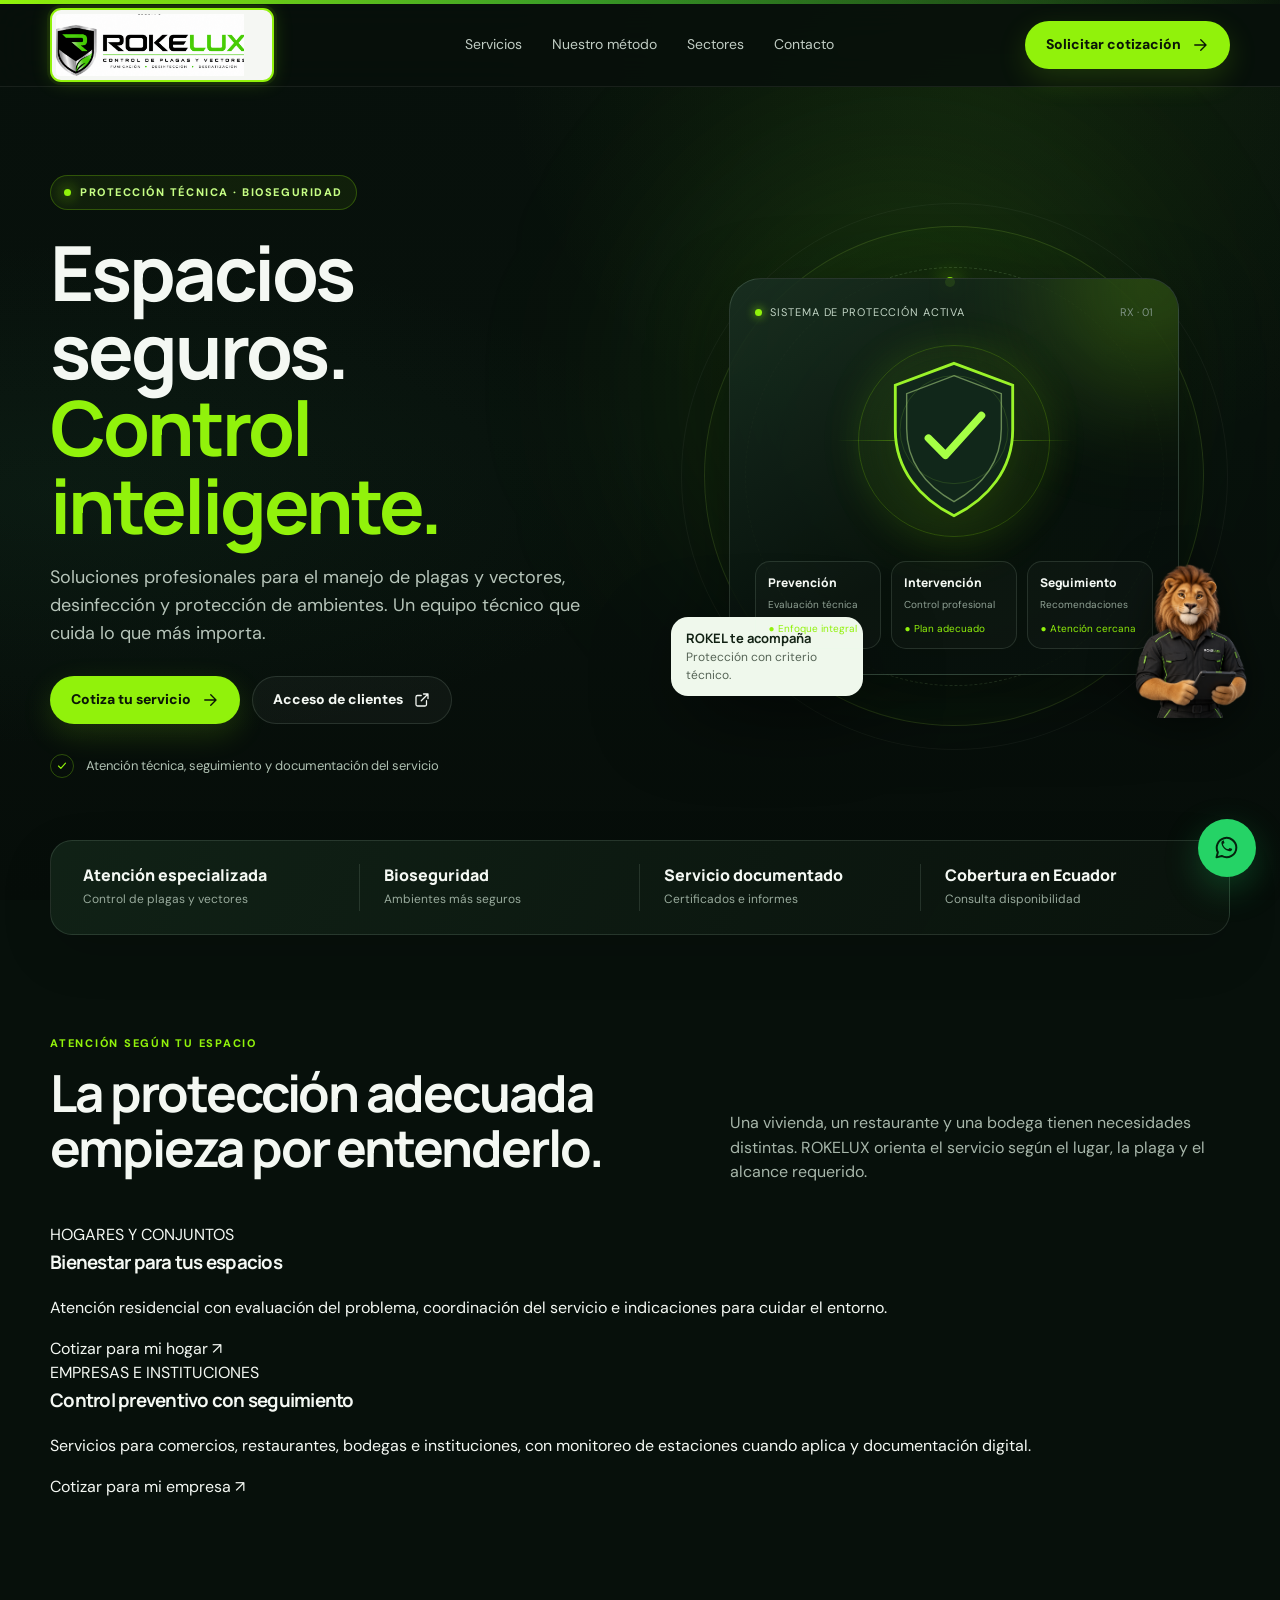
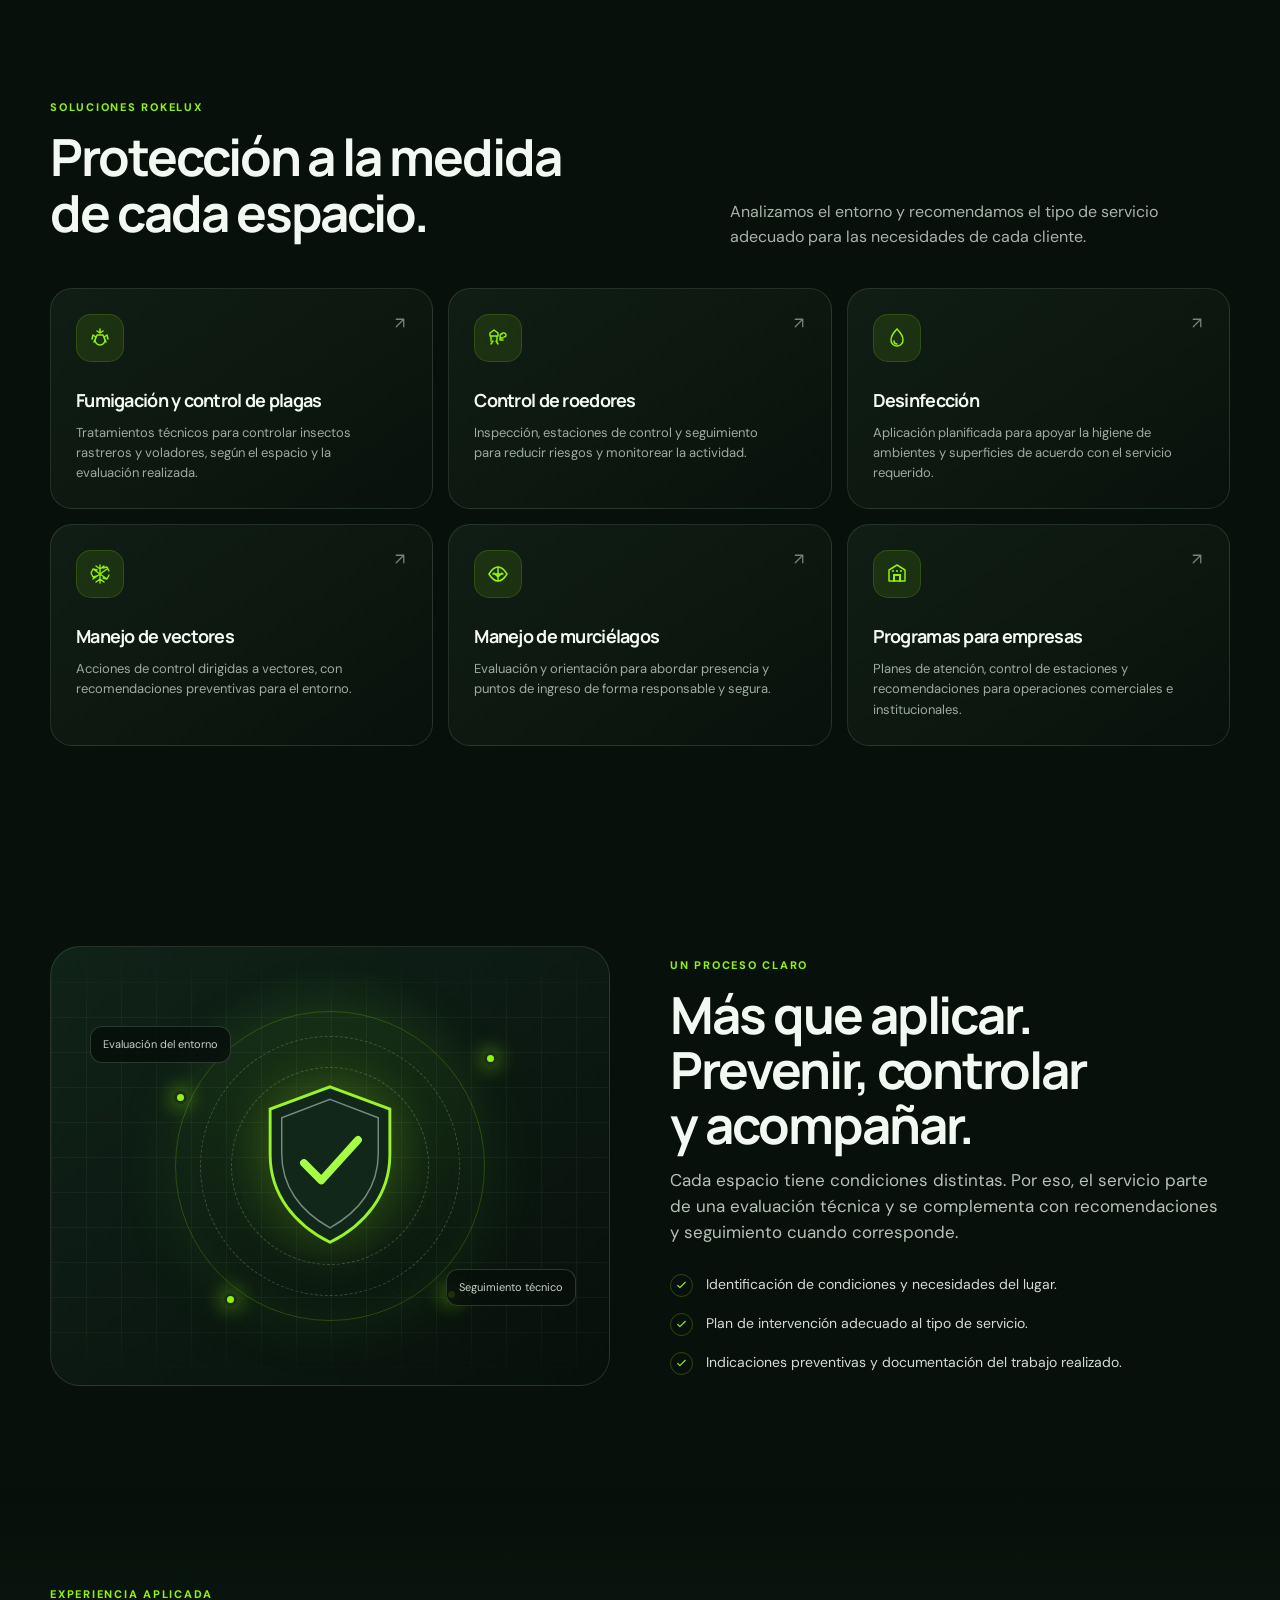
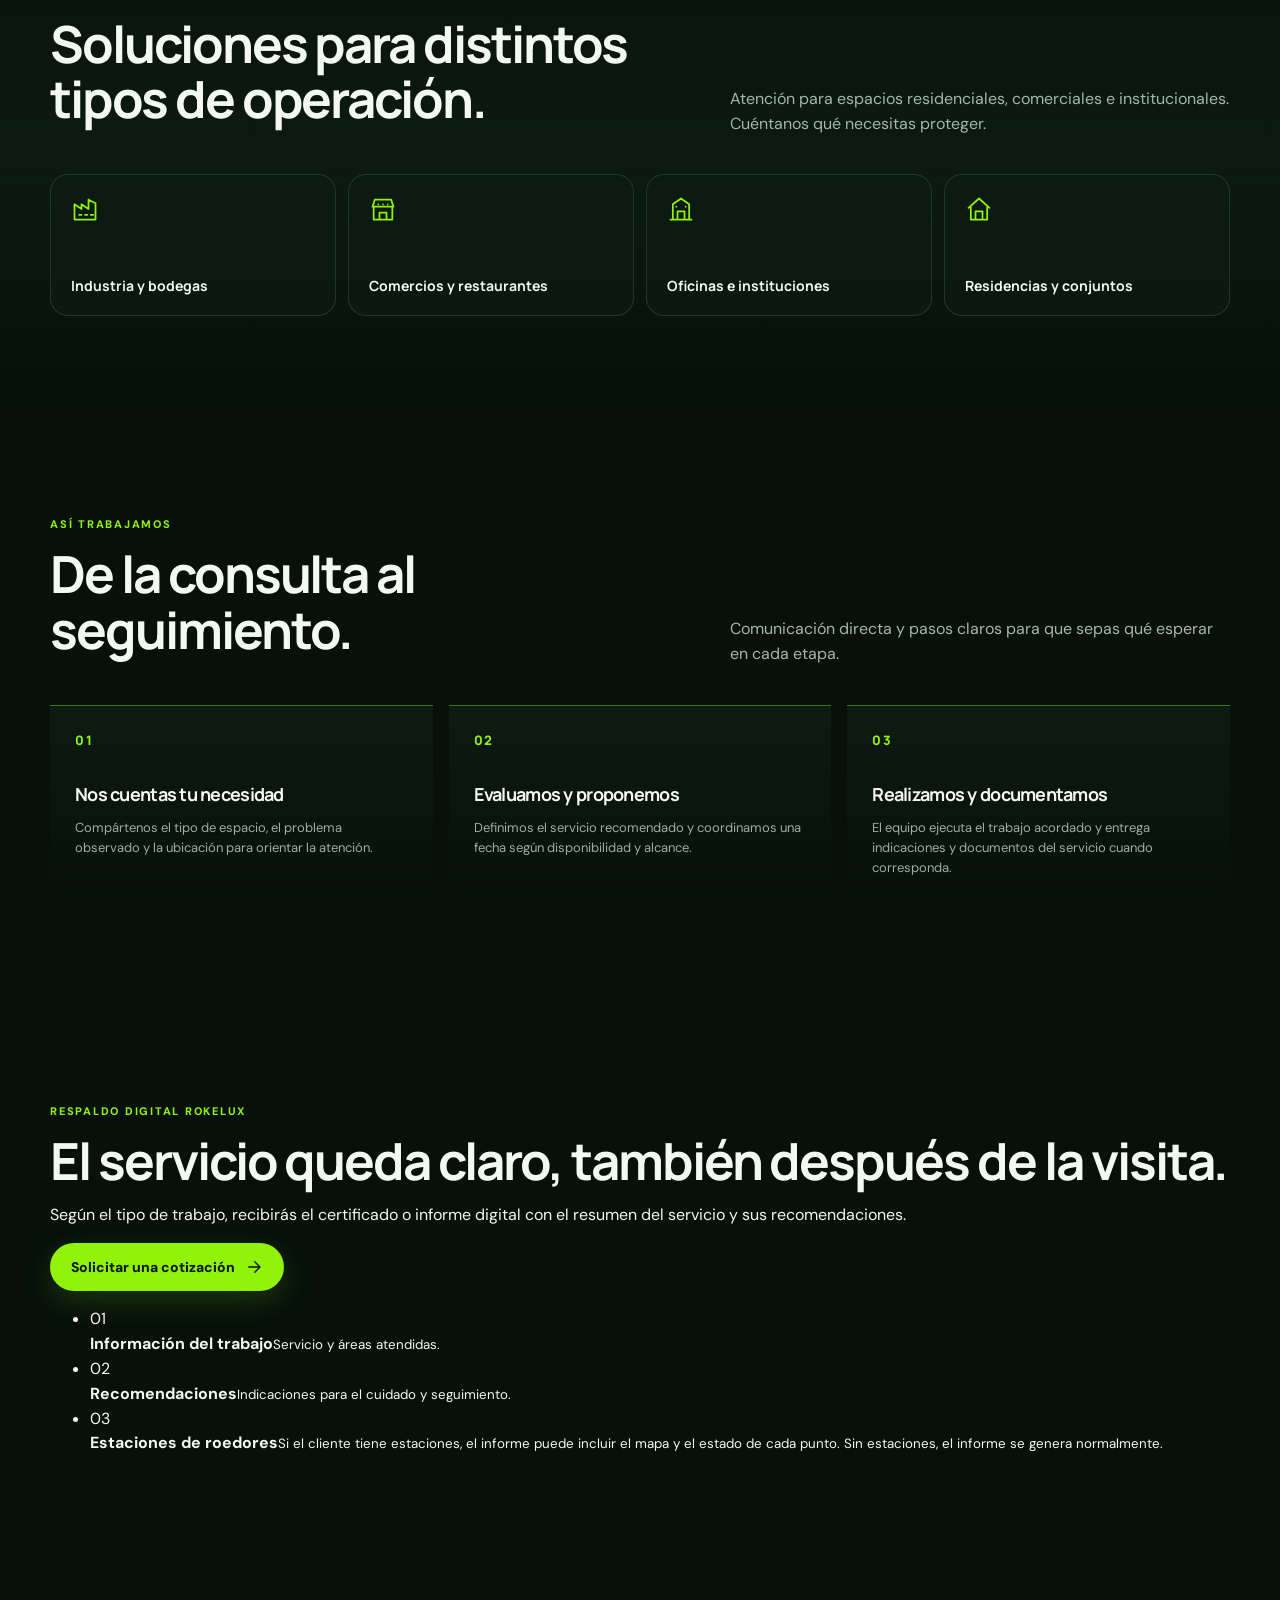
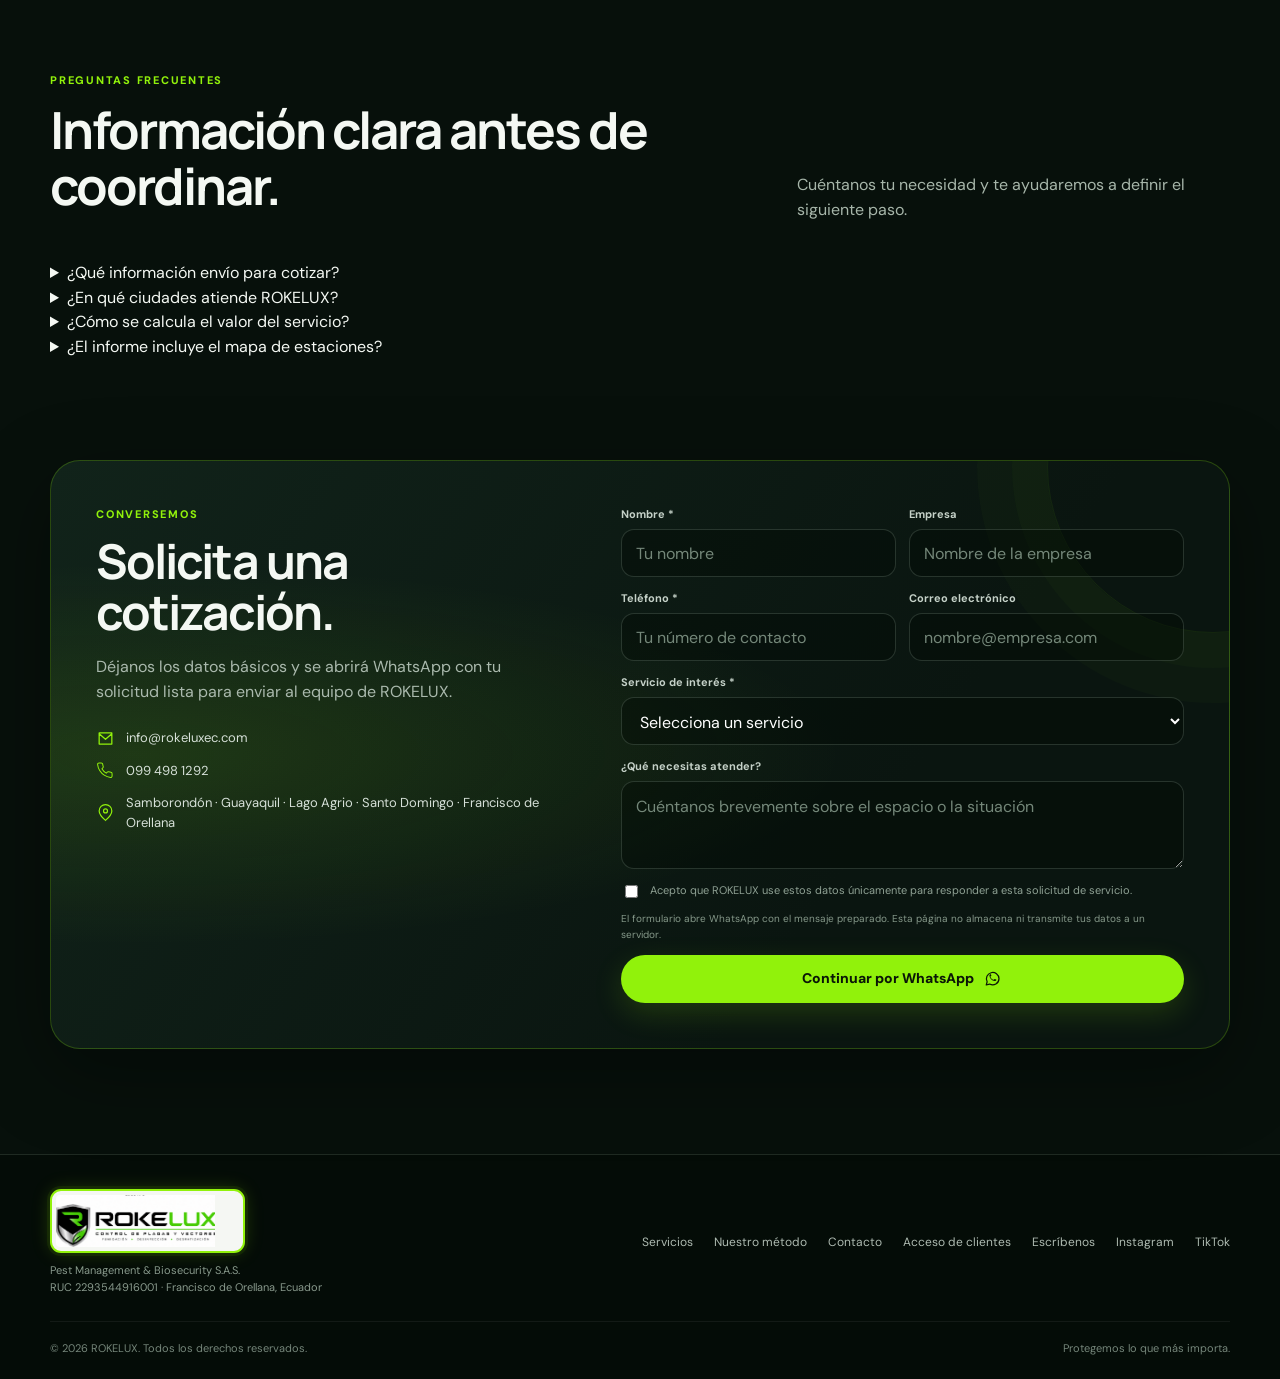
==== web-rokelux/index.html @ d6bfce82 "Improve ROKELUX website customer guidance" ====
<!doctype html>
<html lang="es">
<head>
  <meta charset="utf-8">
  <meta name="viewport" content="width=device-width, initial-scale=1">
  <meta name="theme-color" content="#07100b">
  <meta name="description" content="ROKELUX Pest Management & Biosecurity. Control profesional de plagas, desinfección y bioseguridad en Samborondón, Guayaquil, Lago Agrio, Santo Domingo y Francisco de Orellana.">
  <meta property="og:type" content="website">
  <meta property="og:locale" content="es_EC">
  <meta property="og:title" content="ROKELUX | Control profesional de plagas y bioseguridad">
  <meta property="og:description" content="Protegemos tus espacios con soluciones técnicas de control de plagas, desinfección y bioseguridad.">
  <meta property="og:image" content="https://www.rokeluxec.com/logo.png">
  <meta property="og:url" content="https://www.rokeluxec.com/">
  <link rel="canonical" href="https://www.rokeluxec.com/">
  <link rel="icon" type="image/png" href="logo.png">
  <title>ROKELUX | Control de plagas y bioseguridad</title>
  <link rel="preconnect" href="https://fonts.googleapis.com">
  <link rel="preconnect" href="https://fonts.gstatic.com" crossorigin>
  <link href="https://fonts.googleapis.com/css2?family=DM+Sans:wght@400;500;600;700&family=Manrope:wght@400;500;600;700;800&display=swap" rel="stylesheet">
  <link rel="stylesheet" href="site.css">
  <script type="application/ld+json">
  {"@context":"https://schema.org","@type":"PestControl","name":"ROKELUX Pest Management & Biosecurity S.A.S.","url":"https://www.rokeluxec.com/","email":"info@rokeluxec.com","telephone":"+593994981292","taxID":"2293544916001","address":{"@type":"PostalAddress","streetAddress":"Luis Uquillas y Sanmiguel","addressLocality":"Francisco de Orellana","addressCountry":"EC"},"areaServed":["Samborondón, Ecuador","Guayaquil, Ecuador","Lago Agrio, Ecuador","Santo Domingo, Ecuador","Francisco de Orellana, Ecuador"],"description":"Control profesional de plagas, desinfección y bioseguridad."}
  </script>
</head>
<body>
  <a class="skip" href="#contenido">Saltar al contenido</a>
  <div class="topline"></div>
  <header>
    <div class="wrap nav">
      <a class="brand" href="#inicio" aria-label="ROKELUX, inicio"><span class="brand-mark"><img src="logo.png" alt="ROKELUX Control de Plagas y Vectores"></span></a>
      <nav class="navlinks" id="navlinks" aria-label="Navegación principal">
        <a href="#servicios">Servicios</a><a href="#metodo">Nuestro método</a><a href="#sectores">Sectores</a><a href="#contacto">Contacto</a>
      </nav>
      <div class="navright">
        <a class="btn btn-primary" href="#contacto">Solicitar cotización <svg viewBox="0 0 24 24" fill="none" aria-hidden="true"><path d="M5 12h14M13 5l7 7-7 7" stroke="currentColor" stroke-width="1.8" stroke-linecap="round" stroke-linejoin="round"/></svg></a>
        <button class="menu-toggle" id="menuToggle" type="button" aria-label="Abrir menú" aria-expanded="false" aria-controls="navlinks"><svg viewBox="0 0 24 24" fill="none" aria-hidden="true"><path d="M4 7h16M4 12h16M4 17h16" stroke="currentColor" stroke-width="1.8" stroke-linecap="round"/></svg></button>
      </div>
    </div>
  </header>
  <main id="contenido">
    <section class="wrap hero" id="inicio">
      <div class="hero-copy">
        <span class="eyebrow"><i class="pulse"></i> Protección técnica · Bioseguridad</span>
        <h1>Espacios seguros.<br><span class="accent">Control inteligente.</span></h1>
        <p>Soluciones profesionales para el manejo de plagas y vectores, desinfección y protección de ambientes. Un equipo técnico que cuida lo que más importa.</p>
        <div class="hero-actions">
          <a class="btn btn-primary" href="#contacto">Cotiza tu servicio <svg viewBox="0 0 24 24" fill="none" aria-hidden="true"><path d="M5 12h14M13 5l7 7-7 7" stroke="currentColor" stroke-width="1.8" stroke-linecap="round" stroke-linejoin="round"/></svg></a>
          <a class="btn btn-quiet" href="https://rokelux-app.vercel.app/" target="_blank" rel="noopener">Acceso de clientes <svg viewBox="0 0 24 24" fill="none" aria-hidden="true"><path d="M14 4h6v6M20 4l-9 9M18 13v5a2 2 0 0 1-2 2H6a2 2 0 0 1-2-2V8a2 2 0 0 1 2-2h5" stroke="currentColor" stroke-width="1.7" stroke-linecap="round" stroke-linejoin="round"/></svg></a>
        </div>
        <div class="proofline"><span class="check"><svg viewBox="0 0 24 24" fill="none" aria-hidden="true"><path d="m6 12 4 4 8-9" stroke="currentColor" stroke-width="2" stroke-linecap="round" stroke-linejoin="round"/></svg></span> Atención técnica, seguimiento y documentación del servicio</div>
      </div>
      <div class="hero-visual" aria-label="ROKEL, mascota y asistente de ROKELUX, junto a un panel de control preventivo">
        <div class="tech-ring"><div class="orbit"><span></span></div></div>
        <div class="visual-card">
          <div class="visual-top"><div class="status"><i></i> Sistema de protección activa</div><span class="visual-number">RX · 01</span></div>
          <div class="shield-stage">
            <div class="scan"></div>
            <svg class="shield" viewBox="0 0 150 174" fill="none" aria-hidden="true"><path d="M75 5 137 28v47c0 42-26 73-62 91C39 148 13 117 13 75V28L75 5Z" fill="#11271a" stroke="#9af329" stroke-width="3"/><path d="M75 18 125 37v37c0 34-19 60-50 77-31-17-50-43-50-77V37l50-19Z" stroke="#d0ff9b" stroke-opacity=".45" stroke-width="1.5"/><path d="m48 84 18 18 38-42" stroke="#a6ff45" stroke-width="8" stroke-linecap="round" stroke-linejoin="round"/><circle cx="75" cy="75" r="57" stroke="#a6ff45" stroke-opacity=".15"/></svg>
          </div>
          <div class="status-grid"><div class="status-tile"><b>Prevención</b><small>Evaluación técnica</small><em>● Enfoque integral</em></div><div class="status-tile"><b>Intervención</b><small>Control profesional</small><em>● Plan adecuado</em></div><div class="status-tile"><b>Seguimiento</b><small>Recomendaciones</small><em>● Atención cercana</em></div></div>
        </div>
        <img class="rook-float" src="rokel.png" alt="ROKEL, mascota de ROKELUX">
        <div class="rook-note"><b>ROKEL te acompaña</b><span>Protección con criterio técnico.</span></div>
      </div>
    </section>
    <div class="wrap metrics" aria-label="Información de ROKELUX"><div class="metrics-inner"><div class="metric"><b>Atención especializada</b><span>Control de plagas y vectores</span></div><div class="metric"><b>Bioseguridad</b><span>Ambientes más seguros</span></div><div class="metric"><b>Servicio documentado</b><span>Certificados e informes</span></div><div class="metric"><b>Cobertura en Ecuador</b><span>Consulta disponibilidad</span></div></div></div>
    <section class="section wrap audience-section" aria-labelledby="audience-title">
      <div class="section-head"><div><span class="kicker">Atención según tu espacio</span><h2 id="audience-title">La protección adecuada<br>empieza por entenderlo.</h2></div><p>Una vivienda, un restaurante y una bodega tienen necesidades distintas. ROKELUX orienta el servicio según el lugar, la plaga y el alcance requerido.</p></div>
      <div class="audience-grid">
        <article class="audience-card"><span class="audience-label">HOGARES Y CONJUNTOS</span><h3>Bienestar para tus espacios</h3><p>Atención residencial con evaluación del problema, coordinación del servicio e indicaciones para cuidar el entorno.</p><a class="audience-link" href="#contacto">Cotizar para mi hogar <span aria-hidden="true">↗</span></a></article>
        <article class="audience-card"><span class="audience-label">EMPRESAS E INSTITUCIONES</span><h3>Control preventivo con seguimiento</h3><p>Servicios para comercios, restaurantes, bodegas e instituciones, con monitoreo de estaciones cuando aplica y documentación digital.</p><a class="audience-link" href="#contacto">Cotizar para mi empresa <span aria-hidden="true">↗</span></a></article>
      </div>
    </section>
    <section class="section wrap" id="servicios">
      <div class="section-head"><div><span class="kicker">Soluciones ROKELUX</span><h2>Protección a la medida<br>de cada espacio.</h2></div><p>Analizamos el entorno y recomendamos el tipo de servicio adecuado para las necesidades de cada cliente.</p></div>
      <div class="service-grid">
        <article class="service-card"><span class="arrow"><svg viewBox="0 0 24 24" fill="none" aria-hidden="true"><path d="M7 17 17 7M7 7h10v10" stroke="currentColor" stroke-width="1.7" stroke-linecap="round" stroke-linejoin="round"/></svg></span><div class="service-icon"><svg viewBox="0 0 24 24" fill="none" aria-hidden="true"><path d="M12 3v4m0 0 3-2m-3 2L9 5M5 9l3 2m-3-2-1 4m15-4-3 2m3-2 1 4M8 11l-2 5m10-5 2 5M9 9h6l2 5a5 5 0 0 1-10 0l2-5Z" stroke="currentColor" stroke-width="1.5" stroke-linecap="round" stroke-linejoin="round"/></svg></div><h3>Fumigación y control de plagas</h3><p>Tratamientos técnicos para controlar insectos rastreros y voladores, según el espacio y la evaluación realizada.</p></article>
        <article class="service-card"><span class="arrow"><svg viewBox="0 0 24 24" fill="none" aria-hidden="true"><path d="M7 17 17 7M7 7h10v10" stroke="currentColor" stroke-width="1.7" stroke-linecap="round" stroke-linejoin="round"/></svg></span><div class="service-icon"><svg viewBox="0 0 24 24" fill="none" aria-hidden="true"><path d="M4 10V7l4-3 4 3v3m-8 0h8m-7 0v5m6-5v5M7 15l-2 3m5-3 2 3m3-10c2-2 5-1 5 1 0 1-1 2-2 2m-2-3c-1 0-2 1-2 2 0 1 1 2 2 2m-2 0v2m0-2h3m-3 2h3" stroke="currentColor" stroke-width="1.45" stroke-linecap="round" stroke-linejoin="round"/></svg></div><h3>Control de roedores</h3><p>Inspección, estaciones de control y seguimiento para reducir riesgos y monitorear la actividad.</p></article>
        <article class="service-card"><span class="arrow"><svg viewBox="0 0 24 24" fill="none" aria-hidden="true"><path d="M7 17 17 7M7 7h10v10" stroke="currentColor" stroke-width="1.7" stroke-linecap="round" stroke-linejoin="round"/></svg></span><div class="service-icon"><svg viewBox="0 0 24 24" fill="none" aria-hidden="true"><path d="M12 3s6 6.1 6 11a6 6 0 0 1-12 0c0-4.9 6-11 6-11Z" stroke="currentColor" stroke-width="1.5"/><path d="M9 15a3 3 0 0 0 3 3" stroke="currentColor" stroke-width="1.5" stroke-linecap="round"/></svg></div><h3>Desinfección</h3><p>Aplicación planificada para apoyar la higiene de ambientes y superficies de acuerdo con el servicio requerido.</p></article>
        <article class="service-card"><span class="arrow"><svg viewBox="0 0 24 24" fill="none" aria-hidden="true"><path d="M7 17 17 7M7 7h10v10" stroke="currentColor" stroke-width="1.7" stroke-linecap="round" stroke-linejoin="round"/></svg></span><div class="service-icon"><svg viewBox="0 0 24 24" fill="none" aria-hidden="true"><path d="M12 3v18M5 7l14 10M19 7 5 17M8 4l4 3 4-3M8 20l4-3 4 3M3 11l2-4 4 1m12 5-2 4-4-1m0-10 4-1 2 4m-12 5-4 1-2-4" stroke="currentColor" stroke-width="1.35" stroke-linecap="round" stroke-linejoin="round"/></svg></div><h3>Manejo de vectores</h3><p>Acciones de control dirigidas a vectores, con recomendaciones preventivas para el entorno.</p></article>
        <article class="service-card"><span class="arrow"><svg viewBox="0 0 24 24" fill="none" aria-hidden="true"><path d="M7 17 17 7M7 7h10v10" stroke="currentColor" stroke-width="1.7" stroke-linecap="round" stroke-linejoin="round"/></svg></span><div class="service-icon"><svg viewBox="0 0 24 24" fill="none" aria-hidden="true"><path d="M3 12c3-5 6-7 9-7s6 2 9 7c-3 5-6 7-9 7s-6-2-9-7Z" stroke="currentColor" stroke-width="1.5"/><path d="M7 12h10M12 5v14m-4-8 4 4 4-4" stroke="currentColor" stroke-width="1.5" stroke-linecap="round" stroke-linejoin="round"/></svg></div><h3>Manejo de murciélagos</h3><p>Evaluación y orientación para abordar presencia y puntos de ingreso de forma responsable y segura.</p></article>
        <article class="service-card"><span class="arrow"><svg viewBox="0 0 24 24" fill="none" aria-hidden="true"><path d="M7 17 17 7M7 7h10v10" stroke="currentColor" stroke-width="1.7" stroke-linecap="round" stroke-linejoin="round"/></svg></span><div class="service-icon"><svg viewBox="0 0 24 24" fill="none" aria-hidden="true"><path d="M4 19V8l8-5 8 5v11H4Z" stroke="currentColor" stroke-width="1.5" stroke-linejoin="round"/><path d="M9 19v-6h6v6M8 9h.01M12 9h.01M16 9h.01" stroke="currentColor" stroke-width="2" stroke-linecap="round"/></svg></div><h3>Programas para empresas</h3><p>Planes de atención, control de estaciones y recomendaciones para operaciones comerciales e institucionales.</p></article>
      </div>
    </section>
    <section class="section wrap" id="metodo">
      <div class="approach">
        <div class="approach-visual" role="img" aria-label="Ilustración de un entorno monitoreado con puntos de control preventivo"><div class="map-orbit"></div><span class="map-point p1"></span><span class="map-point p2"></span><span class="map-point p3"></span><span class="map-point p4"></span><span class="map-label a">Evaluación del entorno</span><span class="map-label b">Seguimiento técnico</span><svg class="approach-shield" viewBox="0 0 150 174" fill="none" aria-hidden="true"><path d="M75 5 137 28v47c0 42-26 73-62 91C39 148 13 117 13 75V28L75 5Z" fill="#11271a" stroke="#9af329" stroke-width="3"/><path d="M75 18 125 37v37c0 34-19 60-50 77-31-17-50-43-50-77V37l50-19Z" stroke="#9cad9e" stroke-opacity=".75" stroke-width="1.5"/><path d="m48 84 18 18 38-42" stroke="#a6ff45" stroke-width="8" stroke-linecap="round" stroke-linejoin="round"/></svg></div>
        <div class="approach-copy"><span class="kicker">Un proceso claro</span><h2>Más que aplicar.<br>Prevenir, controlar<br>y acompañar.</h2><p class="lead">Cada espacio tiene condiciones distintas. Por eso, el servicio parte de una evaluación técnica y se complementa con recomendaciones y seguimiento cuando corresponde.</p><ul class="benefit-list"><li><span class="tick"><svg viewBox="0 0 24 24" fill="none" aria-hidden="true"><path d="m5 12 4 4L19 6" stroke="currentColor" stroke-width="2" stroke-linecap="round" stroke-linejoin="round"/></svg></span><span>Identificación de condiciones y necesidades del lugar.</span></li><li><span class="tick"><svg viewBox="0 0 24 24" fill="none" aria-hidden="true"><path d="m5 12 4 4L19 6" stroke="currentColor" stroke-width="2" stroke-linecap="round" stroke-linejoin="round"/></svg></span><span>Plan de intervención adecuado al tipo de servicio.</span></li><li><span class="tick"><svg viewBox="0 0 24 24" fill="none" aria-hidden="true"><path d="m5 12 4 4L19 6" stroke="currentColor" stroke-width="2" stroke-linecap="round" stroke-linejoin="round"/></svg></span><span>Indicaciones preventivas y documentación del trabajo realizado.</span></li></ul></div>
      </div>
    </section>
    <section class="section industries" id="sectores"><div class="wrap"><div class="section-head"><div><span class="kicker">Experiencia aplicada</span><h2>Soluciones para distintos<br>tipos de operación.</h2></div><p>Atención para espacios residenciales, comerciales e institucionales. Cuéntanos qué necesitas proteger.</p></div><div class="industry-grid"><div class="industry"><svg viewBox="0 0 24 24" fill="none" aria-hidden="true"><path d="M3 21V8l6 4V8l6 4V4l6 3v14H3Z" stroke="currentColor" stroke-width="1.5" stroke-linejoin="round"/><path d="M7 17h2m3 0h2m3 0h2" stroke="currentColor" stroke-width="1.5" stroke-linecap="round"/></svg><b>Industria y bodegas</b></div><div class="industry"><svg viewBox="0 0 24 24" fill="none" aria-hidden="true"><path d="M4 10h16v11H4V10Zm-1 0 2-6h14l2 6M9 21v-6h6v6M8 8h.01M12 8h.01M16 8h.01" stroke="currentColor" stroke-width="1.5" stroke-linejoin="round" stroke-linecap="round"/></svg><b>Comercios y restaurantes</b></div><div class="industry"><svg viewBox="0 0 24 24" fill="none" aria-hidden="true"><path d="M3 21h18M5 21V8l7-5 7 5v13M9 21v-7h6v7M8 10h.01M16 10h.01" stroke="currentColor" stroke-width="1.5" stroke-linecap="round" stroke-linejoin="round"/></svg><b>Oficinas e instituciones</b></div><div class="industry"><svg viewBox="0 0 24 24" fill="none" aria-hidden="true"><path d="m3 11 9-8 9 8M5 10v11h14V10M9 21v-7h6v7" stroke="currentColor" stroke-width="1.5" stroke-linecap="round" stroke-linejoin="round"/></svg><b>Residencias y conjuntos</b></div></div></div></section>
    <section class="section wrap"><div class="section-head"><div><span class="kicker">Así trabajamos</span><h2>De la consulta al<br>seguimiento.</h2></div><p>Comunicación directa y pasos claros para que sepas qué esperar en cada etapa.</p></div><div class="process-grid"><article class="step"><h3>Nos cuentas tu necesidad</h3><p>Compártenos el tipo de espacio, el problema observado y la ubicación para orientar la atención.</p></article><article class="step"><h3>Evaluamos y proponemos</h3><p>Definimos el servicio recomendado y coordinamos una fecha según disponibilidad y alcance.</p></article><article class="step"><h3>Realizamos y documentamos</h3><p>El equipo ejecuta el trabajo acordado y entrega indicaciones y documentos del servicio cuando corresponda.</p></article></div></section>
    <section class="section wrap proof-section" aria-labelledby="proof-title">
      <div class="proof-panel">
        <div class="proof-copy"><span class="kicker">Respaldo digital ROKELUX</span><h2 id="proof-title">El servicio queda claro, también después de la visita.</h2><p>Según el tipo de trabajo, recibirás el certificado o informe digital con el resumen del servicio y sus recomendaciones.</p><a class="btn btn-primary" href="#contacto">Solicitar una cotización <svg viewBox="0 0 24 24" fill="none" aria-hidden="true"><path d="M5 12h14M13 5l7 7-7 7" stroke="currentColor" stroke-width="1.8" stroke-linecap="round" stroke-linejoin="round"/></svg></a></div>
        <ul class="proof-list"><li><span>01</span><div><b>Información del trabajo</b><small>Servicio y áreas atendidas.</small></div></li><li><span>02</span><div><b>Recomendaciones</b><small>Indicaciones para el cuidado y seguimiento.</small></div></li><li><span>03</span><div><b>Estaciones de roedores</b><small>Si el cliente tiene estaciones, el informe puede incluir el mapa y el estado de cada punto. Sin estaciones, el informe se genera normalmente.</small></div></li></ul>
      </div>
    </section>
    <section class="section wrap faq-section" id="preguntas" aria-labelledby="faq-title">
      <div class="section-head"><div><span class="kicker">Preguntas frecuentes</span><h2 id="faq-title">Información clara antes de coordinar.</h2></div><p>Cuéntanos tu necesidad y te ayudaremos a definir el siguiente paso.</p></div>
      <div class="faq-list">
        <details><summary>¿Qué información envío para cotizar?</summary><p>Indica la ciudad, el tipo de espacio, la plaga observada y, si lo sabes, el área aproximada. Con eso podremos orientarte y coordinar una evaluación cuando sea necesaria.</p></details>
        <details><summary>¿En qué ciudades atiende ROKELUX?</summary><p>La cobertura publicada incluye Samborondón, Guayaquil, Lago Agrio, Santo Domingo y Francisco de Orellana. Confirma disponibilidad y fechas al solicitar el servicio.</p></details>
        <details><summary>¿Cómo se calcula el valor del servicio?</summary><p>Depende del tipo de plaga, el espacio, el área y el alcance requerido. Solicita una cotización para recibir una propuesta según tu caso.</p></details>
        <details><summary>¿El informe incluye el mapa de estaciones?</summary><p>Cuando el cliente cuenta con estaciones y un mapa cargado, el informe puede mostrar el mapa y el estado individual de cada punto. Si no hay estaciones, esto no impide generar el informe.</p></details>
      </div>
    </section>
    <section class="quote-section wrap" id="contacto"><div class="quote-box"><div class="quote-copy"><span class="kicker">Conversemos</span><h2>Solicita una<br>cotización.</h2><p>Déjanos los datos básicos y se abrirá WhatsApp con tu solicitud lista para enviar al equipo de ROKELUX.</p><div class="quote-contact"><div class="contact-line"><svg viewBox="0 0 24 24" fill="none" aria-hidden="true"><path d="M4 5h16v14H4V5Zm0 1 8 7 8-7" stroke="currentColor" stroke-width="1.6" stroke-linejoin="round"/></svg><a href="mailto:info@rokeluxec.com">info@rokeluxec.com</a></div><div class="contact-line"><svg viewBox="0 0 24 24" fill="none" aria-hidden="true"><path d="M21 16.5v3a2 2 0 0 1-2.2 2 19.8 19.8 0 0 1-8.6-3.1 19.4 19.4 0 0 1-6-6A19.8 19.8 0 0 1 1.1 3.8 2 2 0 0 1 3.1 1.6h3a2 2 0 0 1 2 1.7c.1 1 .4 2 .7 2.9a2 2 0 0 1-.5 2.1L7 9.6a16 16 0 0 0 6 6l1.3-1.3a2 2 0 0 1 2.1-.5c.9.3 1.9.6 2.9.7a2 2 0 0 1 1.7 2Z" transform="translate(1 1) scale(.92)" stroke="currentColor" stroke-width="1.4" stroke-linecap="round" stroke-linejoin="round"/></svg><a href="tel:+593994981292">099 498 1292</a></div><div class="contact-line"><svg viewBox="0 0 24 24" fill="none" aria-hidden="true"><path d="M20 10c0 5-8 12-8 12S4 15 4 10a8 8 0 1 1 16 0Z" stroke="currentColor" stroke-width="1.5"/><circle cx="12" cy="10" r="2.5" stroke="currentColor" stroke-width="1.5"/></svg><span>Samborondón · Guayaquil · Lago Agrio · Santo Domingo · Francisco de Orellana</span></div></div></div>
      <form class="quote-form" id="quoteForm">
        <div class="field"><label for="qName">Nombre *</label><input id="qName" name="name" autocomplete="name" placeholder="Tu nombre" required maxlength="80"></div>
        <div class="field"><label for="qCompany">Empresa</label><input id="qCompany" name="company" autocomplete="organization" placeholder="Nombre de la empresa" maxlength="100"></div>
        <div class="field"><label for="qPhone">Teléfono *</label><input id="qPhone" name="phone" type="tel" autocomplete="tel" placeholder="Tu número de contacto" required maxlength="30"></div>
        <div class="field"><label for="qEmail">Correo electrónico</label><input id="qEmail" name="email" type="email" autocomplete="email" placeholder="nombre@empresa.com" maxlength="120"></div>
        <div class="field full"><label for="qService">Servicio de interés *</label><select id="qService" name="service" required><option value="" disabled selected>Selecciona un servicio</option><option>Fumigación y control de plagas</option><option>Control de roedores y estaciones</option><option>Desinfección</option><option>Manejo de vectores</option><option>Manejo de murciélagos</option><option>Programa para empresa</option><option>Necesito orientación</option></select></div>
        <div class="field full"><label for="qMessage">¿Qué necesitas atender?</label><textarea id="qMessage" name="message" placeholder="Cuéntanos brevemente sobre el espacio o la situación" maxlength="500"></textarea></div>
        <label class="consent"><input id="qConsent" type="checkbox" required><span>Acepto que ROKELUX use estos datos únicamente para responder a esta solicitud de servicio.</span></label>
        <p class="form-error" id="formError" role="alert">Completa los campos obligatorios y acepta el uso de tus datos para continuar.</p>
        <p class="form-note">El formulario abre WhatsApp con el mensaje preparado. Esta página no almacena ni transmite tus datos a un servidor.</p>
        <button class="btn btn-primary" type="submit">Continuar por WhatsApp <svg viewBox="0 0 24 24" fill="none" aria-hidden="true"><path d="M20 11.5a8.4 8.4 0 0 1-12.5 7.3L3 20l1.2-4.3A8.4 8.4 0 1 1 20 11.5Z" stroke="currentColor" stroke-width="1.6" stroke-linejoin="round"/><path d="M8.5 8.5c.5 2.3 2.3 4.1 4.6 4.6l1.1-1.1 2 .7c.2.1.3.3.2.5-.3 1-1.2 1.6-2.2 1.5-3.7-.5-6.5-3.3-7-7-.1-1 .5-1.9 1.5-2.2.2-.1.4 0 .5.2l.7 2-1.4.8Z" fill="currentColor"/></svg></button>
      </form></div></section>
  </main>
  <footer><div class="wrap"><div class="footer-main"><div class="footer-brand"><a class="brand-mark" href="#inicio" aria-label="ROKELUX"><img src="logo.png" alt="ROKELUX"></a><p>Pest Management & Biosecurity S.A.S.<br>RUC 2293544916001 · Francisco de Orellana, Ecuador</p></div><nav class="footer-nav" aria-label="Enlaces de pie de página"><a href="#servicios">Servicios</a><a href="#metodo">Nuestro método</a><a href="#contacto">Contacto</a><a href="https://rokelux-app.vercel.app/" target="_blank" rel="noopener">Acceso de clientes</a><a href="mailto:info@rokeluxec.com">Escríbenos</a><a href="https://www.instagram.com/rokel_ux?rpxt=bGhrcnc0OWRpbDV4" target="_blank" rel="noopener noreferrer" aria-label="ROKELUX en Instagram">Instagram</a><a href="https://www.tiktok.com/@rokelux?_r=1&_t=ZS-9BDpxxPhcV2" target="_blank" rel="noopener noreferrer" aria-label="ROKELUX en TikTok">TikTok</a></nav></div><div class="footer-bottom"><span>© <span id="year"></span> ROKELUX. Todos los derechos reservados.</span><span>Protegemos lo que más importa.</span></div></div></footer>
  <a class="float-wa" href="https://wa.me/593994981292?text=Hola%20ROKELUX%2C%20quiero%20consultar%20por%20un%20servicio." target="_blank" rel="noopener" aria-label="Escribir a ROKELUX por WhatsApp"><svg viewBox="0 0 24 24" fill="none" aria-hidden="true"><path d="M20 11.5a8.4 8.4 0 0 1-12.5 7.3L3 20l1.2-4.3A8.4 8.4 0 1 1 20 11.5Z" stroke="currentColor" stroke-width="1.7" stroke-linejoin="round"/><path d="M8.5 8.5c.5 2.3 2.3 4.1 4.6 4.6l1.1-1.1 2 .7c.2.1.3.3.2.5-.3 1-1.2 1.6-2.2 1.5-3.7-.5-6.5-3.3-7-7-.1-1 .5-1.9 1.5-2.2.2-.1.4 0 .5.2l.7 2-1.4.8Z" fill="currentColor"/></svg></a>
  <div class="toast" id="toast" role="status" aria-live="polite"></div>
  <script src="site.js" defer></script>
</body>
</html>
---- web-rokelux/site.css ----
:root{--bg:#07100b;--bg2:#0a1510;--panel:#0e1b14;--panel2:#122119;--line:rgba(219,255,229,.12);--muted:#a5b7aa;--white:#f4f8f3;--lime:#91f20b;--lime2:#b4ff4e;--ink:#101a12;--max:1180px;--radius:24px;--shadow:0 24px 80px rgba(0,0,0,.36)}
    *{box-sizing:border-box}html{scroll-behavior:smooth;scroll-padding-top:94px}body{margin:0;background:var(--bg);color:var(--white);font-family:"DM Sans",Arial,sans-serif;line-height:1.55;overflow-x:hidden}body:before{content:"";position:fixed;inset:0;z-index:-2;pointer-events:none;background:radial-gradient(ellipse at 78% 8%,rgba(102,202,30,.1),transparent 35%),radial-gradient(ellipse at 5% 55%,rgba(40,116,76,.1),transparent 36%),linear-gradient(180deg,#07100b,#08110c 48%,#060d09)}a{color:inherit;text-decoration:none}button,input,select,textarea{font:inherit}button,a{ -webkit-tap-highlight-color:transparent}img{max-width:100%;display:block}.wrap{width:min(var(--max),calc(100% - 48px));margin:auto}.skip{position:absolute;top:-60px;left:12px;background:var(--lime);color:#10170c;padding:10px 15px;border-radius:8px;z-index:30}.skip:focus{top:12px}
    .topline{height:4px;background:linear-gradient(90deg,var(--lime),#3a9c27 44%,transparent)}header{position:sticky;top:0;z-index:20;background:rgba(7,16,11,.86);backdrop-filter:blur(18px);border-bottom:1px solid rgba(255,255,255,.07)}.nav{height:82px;display:flex;align-items:center;justify-content:space-between;gap:28px}.brand-mark{position:relative;display:block;width:224px;aspect-ratio:1383/452;flex:none;padding:4px;border:2px solid var(--lime);border-radius:11px;background:#f5f7f3;box-shadow:0 0 0 3px rgba(145,242,11,.07),0 0 19px rgba(145,242,11,.2)}.brand-mark img{display:block;width:100%;height:100%;object-fit:contain;object-position:left center;border-radius:4px}.navlinks{display:flex;align-items:center;gap:30px;color:#c1cdc4;font-size:14px}.navlinks a{transition:color .2s}.navlinks a:hover{color:var(--lime)}.navright{display:flex;align-items:center;gap:12px}.menu-toggle{display:none;background:transparent;border:1px solid var(--line);color:white;width:44px;height:44px;border-radius:14px;cursor:pointer}.menu-toggle svg{width:21px;height:21px}
    .btn{display:inline-flex;align-items:center;justify-content:center;gap:10px;min-height:48px;padding:0 20px;border-radius:999px;border:1px solid transparent;font-weight:800;font-size:14px;transition:transform .2s,background .2s,border-color .2s;cursor:pointer}.btn:hover{transform:translateY(-2px)}.btn-primary{background:var(--lime);color:#0a1607;box-shadow:0 10px 30px rgba(145,242,11,.16)}.btn-primary:hover{background:var(--lime2)}.btn-quiet{background:rgba(255,255,255,.035);border-color:var(--line);color:var(--white)}.btn-quiet:hover{border-color:rgba(145,242,11,.55)}.btn svg{width:18px;height:18px;flex:none}
    .hero{position:relative;padding:88px 0 70px;min-height:660px;display:grid;grid-template-columns:1.04fr .96fr;align-items:center;gap:32px}.hero:before{content:"";position:absolute;width:470px;height:470px;right:8%;top:8%;border-radius:50%;background:rgba(99,221,20,.1);filter:blur(100px);z-index:-1}.eyebrow{display:inline-flex;align-items:center;gap:9px;border:1px solid rgba(145,242,11,.25);background:rgba(145,242,11,.07);color:#c7ff85;border-radius:999px;padding:8px 13px;font-size:11px;font-weight:800;letter-spacing:.14em;text-transform:uppercase}.pulse{width:7px;height:7px;border-radius:50%;background:var(--lime);box-shadow:0 0 14px var(--lime)}h1,h2,h3,p{margin-top:0}h1,h2,h3{font-family:Manrope,"DM Sans",sans-serif;letter-spacing:-.04em}h1{font-size:clamp(44px,6vw,76px);line-height:1.02;margin:24px 0 20px;max-width:720px}h1 .accent{color:var(--lime)}.hero-copy>p{font-size:18px;color:#b6c4b9;max-width:570px;margin-bottom:28px}.hero-actions{display:flex;flex-wrap:wrap;gap:12px}.proofline{display:flex;align-items:center;gap:12px;margin-top:30px;color:#afc0b2;font-size:13px}.proofline .check{width:24px;height:24px;border:1px solid rgba(145,242,11,.28);display:grid;place-items:center;border-radius:50%;color:var(--lime)}.proofline svg{width:14px;height:14px}
    .hero-visual{min-height:475px;position:relative;display:grid;place-items:center}.tech-ring{position:absolute;width:min(96%,500px);aspect-ratio:1;border:1px solid rgba(180,255,78,.16);border-radius:50%;background:radial-gradient(circle,rgba(145,242,11,.08),rgba(7,16,11,.1) 51%,transparent 52%);box-shadow:inset 0 0 100px rgba(119,235,39,.05)}.tech-ring:before,.tech-ring:after{content:"";position:absolute;inset:8%;border:1px dashed rgba(194,255,170,.17);border-radius:50%}.tech-ring:after{inset:-5%;border-style:solid;border-color:rgba(255,255,255,.045)}.orbit{position:absolute;inset:0;animation:orbit 28s linear infinite}.orbit span{position:absolute;top:10%;left:48%;width:10px;height:10px;background:var(--lime);border-radius:50%;box-shadow:0 0 20px var(--lime)}@keyframes orbit{to{transform:rotate(360deg)}}.visual-card{position:relative;width:min(100%,450px);min-height:395px;border:1px solid rgba(218,255,227,.15);border-radius:32px;background:linear-gradient(150deg,rgba(26,48,34,.88),rgba(8,17,12,.9) 60%);box-shadow:var(--shadow);overflow:hidden;padding:25px}.visual-card:after{content:"";position:absolute;width:210px;height:210px;right:-80px;top:-95px;border-radius:50%;background:rgba(145,242,11,.22);filter:blur(60px)}.visual-top{display:flex;align-items:center;justify-content:space-between;position:relative;z-index:1}.status{display:flex;align-items:center;gap:8px;color:#c1d4c4;font-size:11px;letter-spacing:.08em;text-transform:uppercase}.status i{width:7px;height:7px;background:var(--lime);border-radius:50%;box-shadow:0 0 10px var(--lime)}.visual-number{font-size:11px;color:#7e9283}.shield-stage{height:240px;display:grid;place-items:center;position:relative}.shield-stage:before{content:"";position:absolute;width:190px;height:190px;border-radius:50%;border:1px solid rgba(145,242,11,.22);box-shadow:0 0 45px rgba(145,242,11,.08),inset 0 0 45px rgba(145,242,11,.08)}.shield{width:142px;height:166px;filter:drop-shadow(0 14px 32px rgba(145,242,11,.22));position:relative;z-index:2}.scan{position:absolute;width:235px;height:1px;background:linear-gradient(90deg,transparent,var(--lime),transparent);opacity:.65;animation:scan 3.6s ease-in-out infinite}@keyframes scan{0%,100%{transform:translateY(-75px);opacity:.18}50%{transform:translateY(75px);opacity:.85}}.status-grid{display:grid;grid-template-columns:repeat(3,1fr);gap:10px;position:relative;z-index:1}.status-tile{padding:12px;border:1px solid var(--line);border-radius:15px;background:rgba(255,255,255,.025)}.status-tile b{display:block;font:800 12px Manrope,sans-serif}.status-tile small{color:#8fa194;font-size:10px}.status-tile em{display:block;font-style:normal;color:var(--lime);font-size:10px;margin-top:5px}.rook-float{position:absolute;width:128px;right:-25px;bottom:-4px;filter:drop-shadow(0 10px 23px rgba(0,0,0,.5));z-index:3}.rook-note{position:absolute;bottom:18px;left:-8px;background:#eff8ec;color:#102012;border-radius:17px;padding:11px 15px;box-shadow:var(--shadow);font-size:12px;max-width:192px}.rook-note b{display:block;font-family:Manrope,sans-serif;font-size:13px}.rook-note span{color:#566456}
    .metrics{position:relative;margin-top:-8px}.metrics-inner{display:grid;grid-template-columns:repeat(4,1fr);border:1px solid var(--line);background:linear-gradient(120deg,rgba(17,35,23,.95),rgba(10,19,13,.94));border-radius:22px;padding:23px 28px;box-shadow:0 18px 50px rgba(0,0,0,.15)}.metric{padding:0 24px;border-right:1px solid var(--line)}.metric:first-child{padding-left:4px}.metric:last-child{border:0}.metric b{display:block;font:800 16px Manrope,sans-serif}.metric span{font-size:12px;color:#98aa9c}
    .section{padding:100px 0}.section-head{display:flex;justify-content:space-between;align-items:end;gap:28px;margin-bottom:34px}.kicker{display:block;color:var(--lime);font-size:11px;font-weight:800;letter-spacing:.16em;text-transform:uppercase;margin-bottom:13px}.section h2{font-size:clamp(34px,4vw,52px);line-height:1.08;margin-bottom:14px}.section-head p{max-width:500px;color:#a7b6aa;margin-bottom:4px}.service-grid{display:grid;grid-template-columns:repeat(3,1fr);gap:15px}.service-card{position:relative;min-height:214px;padding:25px;border:1px solid var(--line);border-radius:22px;background:linear-gradient(145deg,rgba(17,31,22,.92),rgba(9,18,12,.95));overflow:hidden;transition:transform .2s,border-color .2s}.service-card:hover{transform:translateY(-4px);border-color:rgba(145,242,11,.48)}.service-icon{width:48px;height:48px;border-radius:15px;background:rgba(145,242,11,.1);border:1px solid rgba(145,242,11,.17);display:grid;place-items:center;color:var(--lime);margin-bottom:25px}.service-icon svg{width:24px;height:24px}.service-card h3{font-size:18px;margin-bottom:8px}.service-card p{font-size:13px;color:#9cad9f;margin:0;max-width:310px}.service-card .arrow{position:absolute;right:23px;top:25px;color:#738778}.service-card .arrow svg{width:18px;height:18px}
    .approach{display:grid;grid-template-columns:1fr 1fr;gap:60px;align-items:center}.approach-visual{min-height:440px;position:relative;border-radius:30px;border:1px solid var(--line);background:radial-gradient(circle at 50% 42%,rgba(126,225,38,.16),transparent 43%),linear-gradient(145deg,#102319,#07100b);overflow:hidden;display:grid;place-items:center}.approach-visual:before{content:"";position:absolute;inset:0;background-image:linear-gradient(rgba(220,255,225,.045) 1px,transparent 1px),linear-gradient(90deg,rgba(220,255,225,.045) 1px,transparent 1px);background-size:35px 35px;mask-image:linear-gradient(transparent,#000 15%,#000 85%,transparent)}.map-orbit{position:absolute;width:310px;height:310px;border:1px solid rgba(145,242,11,.24);border-radius:50%;box-shadow:0 0 70px rgba(117,231,39,.09),inset 0 0 70px rgba(117,231,39,.08)}.map-orbit:before,.map-orbit:after{content:"";position:absolute;border:1px dashed rgba(226,255,217,.22);border-radius:50%;inset:24px}.map-orbit:after{inset:55px}.map-point{position:absolute;width:13px;height:13px;background:var(--lime);border:3px solid #18311b;border-radius:50%;box-shadow:0 0 20px var(--lime)}.map-point.p1{left:22%;top:33%}.map-point.p2{right:20%;top:24%}.map-point.p3{right:27%;bottom:19%}.map-point.p4{left:31%;bottom:18%}.approach-shield{position:relative;z-index:1;width:148px;height:168px;filter:drop-shadow(0 0 26px rgba(145,242,11,.22))}.map-label{position:absolute;padding:9px 12px;border:1px solid rgba(219,255,229,.17);background:rgba(7,16,11,.85);border-radius:12px;color:#c4d2c7;font-size:11px}.map-label.a{left:7%;top:18%}.map-label.b{right:6%;bottom:18%}.approach-copy .lead{font-size:17px;color:#b5c3b7}.benefit-list{list-style:none;padding:0;margin:28px 0 0;display:grid;gap:16px}.benefit-list li{display:flex;gap:13px;color:#d3ddd5;font-size:14px}.benefit-list .tick{flex:none;width:23px;height:23px;display:grid;place-items:center;border:1px solid rgba(145,242,11,.26);border-radius:50%;color:var(--lime)}.benefit-list svg{width:13px;height:13px}
    .industries{background:linear-gradient(180deg,transparent,rgba(19,41,26,.42),transparent)}.industry-grid{display:grid;grid-template-columns:repeat(4,1fr);gap:12px}.industry{min-height:142px;display:flex;flex-direction:column;justify-content:space-between;padding:20px;border:1px solid var(--line);border-radius:18px;background:rgba(14,27,19,.78)}.industry svg{width:28px;height:28px;color:var(--lime)}.industry b{font:700 14px Manrope,sans-serif}.process-grid{display:grid;grid-template-columns:repeat(3,1fr);gap:16px;counter-reset:step}.step{counter-increment:step;padding:25px;border-top:1px solid rgba(145,242,11,.45);background:linear-gradient(180deg,rgba(16,31,20,.75),transparent);border-radius:0 0 20px 20px}.step:before{content:"0" counter(step);display:block;color:var(--lime);font:800 13px Manrope,sans-serif;letter-spacing:.12em;margin-bottom:32px}.step h3{font-size:18px;margin-bottom:9px}.step p{color:#9eafa1;font-size:13px;margin:0}
    .quote-section{padding:0 0 105px}.quote-box{position:relative;display:grid;grid-template-columns:.92fr 1.08fr;gap:45px;overflow:hidden;padding:45px;border:1px solid rgba(145,242,11,.23);border-radius:30px;background:radial-gradient(ellipse at 7% 50%,rgba(145,242,11,.12),transparent 46%),linear-gradient(125deg,#11231a,#0a1510 68%);box-shadow:var(--shadow)}.quote-box:after{content:"";position:absolute;width:330px;height:330px;border:1px solid rgba(145,242,11,.08);border-radius:50%;right:-150px;top:-160px;box-shadow:0 0 0 35px rgba(145,242,11,.025),0 0 0 70px rgba(145,242,11,.02);pointer-events:none}.quote-copy{position:relative;z-index:1}.quote-copy h2{font-size:clamp(32px,4vw,48px);line-height:1.06;margin-bottom:17px}.quote-copy p{color:#aab9ad;max-width:410px}.quote-contact{display:grid;gap:12px;margin-top:24px}.contact-line{display:flex;align-items:center;gap:11px;color:#d6e0d8;font-size:13px}.contact-line svg{width:19px;height:19px;color:var(--lime);flex:none}.contact-line a:hover{color:var(--lime)}.quote-form{position:relative;z-index:1;display:grid;grid-template-columns:1fr 1fr;gap:13px}.field{display:grid;gap:6px}.field.full{grid-column:1/-1}.field label{font-size:11px;font-weight:700;color:#c5d1c8}.field input,.field select,.field textarea{width:100%;border:1px solid rgba(228,255,234,.15);border-radius:13px;background:rgba(2,10,5,.38);color:white;padding:13px 14px;outline:none;transition:border .2s,box-shadow .2s}.field input,.field select{height:48px}.field textarea{min-height:88px;resize:vertical}.field input::placeholder,.field textarea::placeholder{color:#748779}.field select option{background:#102016;color:#fff}.field input:focus,.field select:focus,.field textarea:focus{border-color:var(--lime);box-shadow:0 0 0 3px rgba(145,242,11,.1)}.consent{grid-column:1/-1;display:flex;gap:9px;align-items:flex-start;color:#8fa194;font-size:11px}.consent input{accent-color:var(--lime);margin-top:3px}.form-error{grid-column:1/-1;color:#ffb5a6;font-size:12px;display:none}.form-note{grid-column:1/-1;color:#859889;font-size:10px;margin:-3px 0 0}.quote-form button{grid-column:1/-1;width:100%}
    footer{border-top:1px solid var(--line);padding:34px 0 22px;background:rgba(3,9,5,.5)}.footer-main{display:flex;justify-content:space-between;align-items:center;gap:28px;padding-bottom:25px}.footer-brand .brand-mark{width:195px}.footer-brand p{font-size:11px;color:#899a8d;margin:9px 0 0}.footer-nav{display:flex;gap:21px;flex-wrap:wrap;color:#aebbb1;font-size:12px}.footer-nav a:hover{color:var(--lime)}.footer-bottom{padding-top:18px;border-top:1px solid rgba(255,255,255,.06);display:flex;justify-content:space-between;gap:20px;color:#75867a;font-size:11px}.float-wa{position:fixed;z-index:15;right:24px;bottom:23px;width:58px;height:58px;border-radius:50%;background:#25d366;color:#05220e;display:grid;place-items:center;box-shadow:0 12px 35px rgba(37,211,102,.25);transition:transform .2s}.float-wa:hover{transform:translateY(-4px) scale(1.03)}.float-wa svg{width:28px;height:28px}.toast{position:fixed;left:50%;bottom:24px;transform:translate(-50%,20px);opacity:0;pointer-events:none;background:#ecffe0;color:#10190d;border-radius:12px;padding:12px 16px;font-size:13px;box-shadow:var(--shadow);transition:.2s;z-index:50}.toast.show{opacity:1;transform:translate(-50%,0)}
    @media(max-width:980px){.navlinks{gap:17px}.hero{padding-top:65px;min-height:0}.hero-visual{min-height:420px}.rook-float{right:-8px;width:110px}.service-grid{grid-template-columns:repeat(2,1fr)}.quote-box{gap:26px;padding:34px}.industry-grid{grid-template-columns:repeat(2,1fr)}}
    @media(max-width:720px){.wrap{width:min(100% - 34px,var(--max))}.nav{height:72px}.brand-mark{width:180px}.navright>.btn{display:none}.menu-toggle{display:grid;place-items:center}.navlinks{display:none;position:absolute;top:71px;left:0;right:0;padding:15px 22px 20px;background:rgba(7,16,11,.98);border-bottom:1px solid var(--line);flex-direction:column;align-items:stretch;gap:0}.navlinks.open{display:flex}.navlinks a{padding:13px 4px;border-bottom:1px solid rgba(255,255,255,.06)}.navlinks a:last-child{border:0}.hero{grid-template-columns:1fr;padding:55px 0 38px;gap:10px}.hero-copy{position:relative;z-index:2}.hero h1{font-size:clamp(42px,12vw,64px)}.hero-copy>p{font-size:16px}.hero-visual{min-height:370px;margin-top:-4px}.visual-card{width:min(100%,420px);min-height:360px;padding:20px}.shield-stage{height:205px}.shield-stage:before{width:160px;height:160px}.shield{width:122px;height:142px}.rook-float{width:100px;right:0}.rook-note{left:0;bottom:4px}.metrics-inner{grid-template-columns:repeat(2,1fr);gap:20px;padding:20px}.metric{border:0;padding:0!important}.metric:nth-child(odd){border-right:1px solid var(--line)}.metric b{font-size:14px}.section{padding:74px 0}.section-head{display:block}.section-head p{margin-top:12px}.section h2{font-size:37px}.service-grid{grid-template-columns:1fr}.service-card{min-height:185px}.service-icon{margin-bottom:18px}.approach{grid-template-columns:1fr;gap:32px}.approach-visual{min-height:350px}.map-orbit{width:250px;height:250px}.approach-shield{width:126px;height:146px}.industry-grid{grid-template-columns:repeat(2,1fr);gap:9px}.industry{min-height:125px;padding:15px}.industry b{font-size:12px}.process-grid{grid-template-columns:1fr;gap:9px}.step{padding:20px}.step:before{margin-bottom:16px}.quote-section{padding-bottom:72px}.quote-box{grid-template-columns:1fr;padding:26px 20px;border-radius:23px}.quote-form{grid-template-columns:1fr}.field.full,.consent,.form-error,.form-note,.quote-form button{grid-column:1}.footer-main{align-items:flex-start;flex-direction:column}.footer-nav{gap:14px}.footer-bottom{flex-direction:column;gap:7px}.float-wa{width:54px;height:54px;right:16px;bottom:16px}}
    @media(prefers-reduced-motion:reduce){*,*:before,*:after{scroll-behavior:auto!important;animation-duration:.01ms!important;animation-iteration-count:1!important;transition-duration:.01ms!important}}
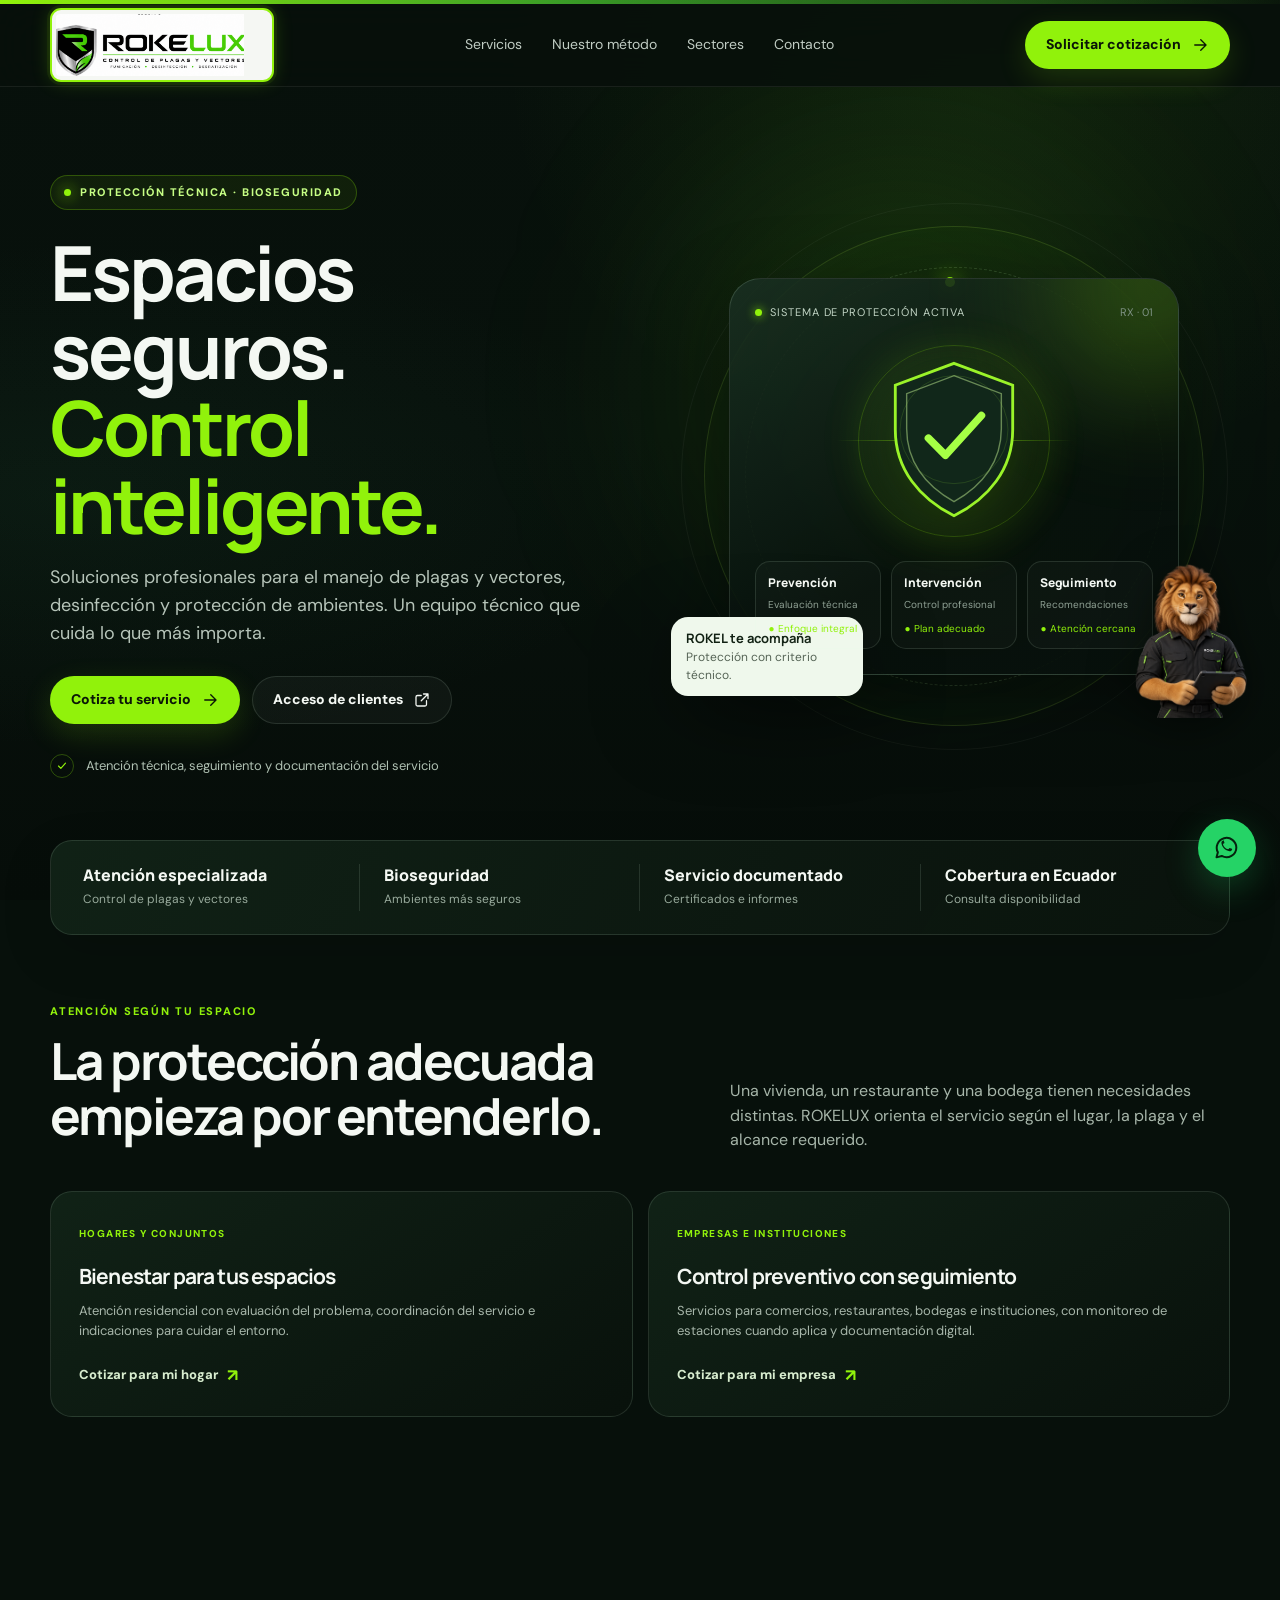
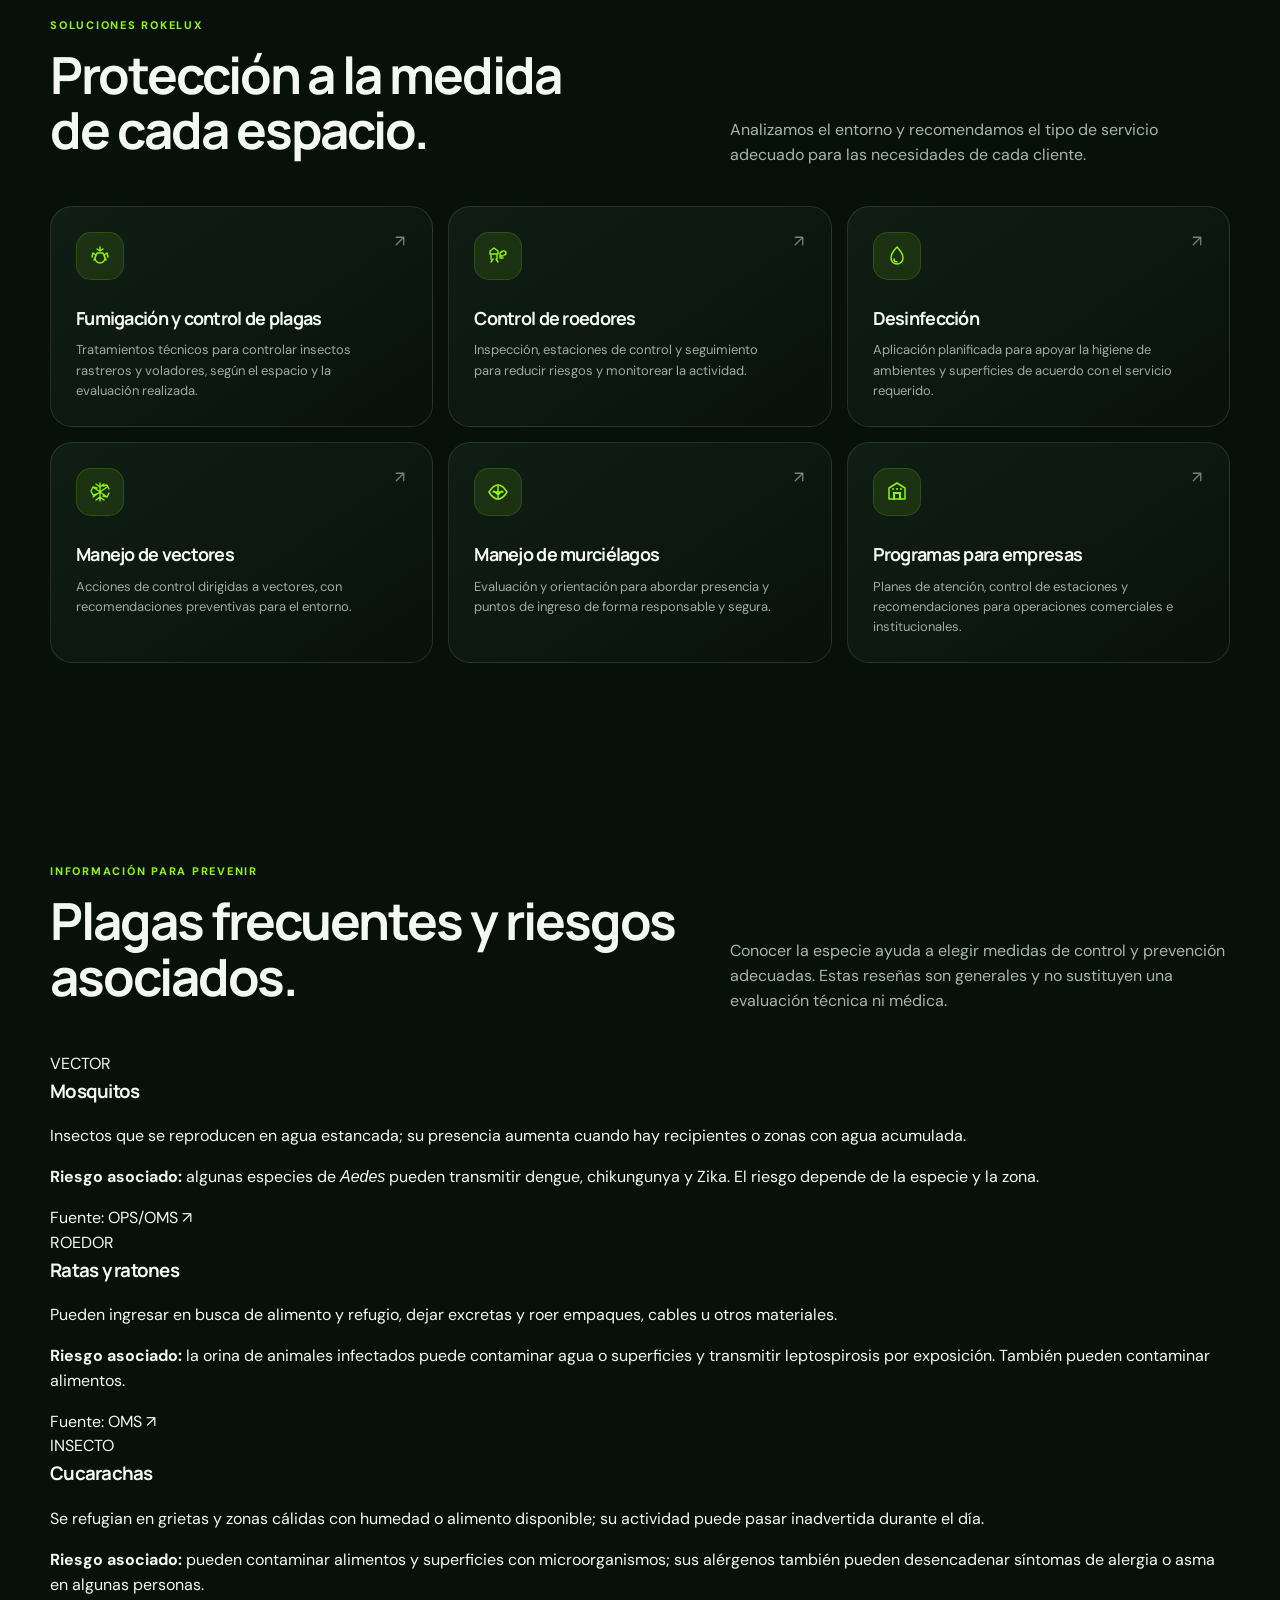
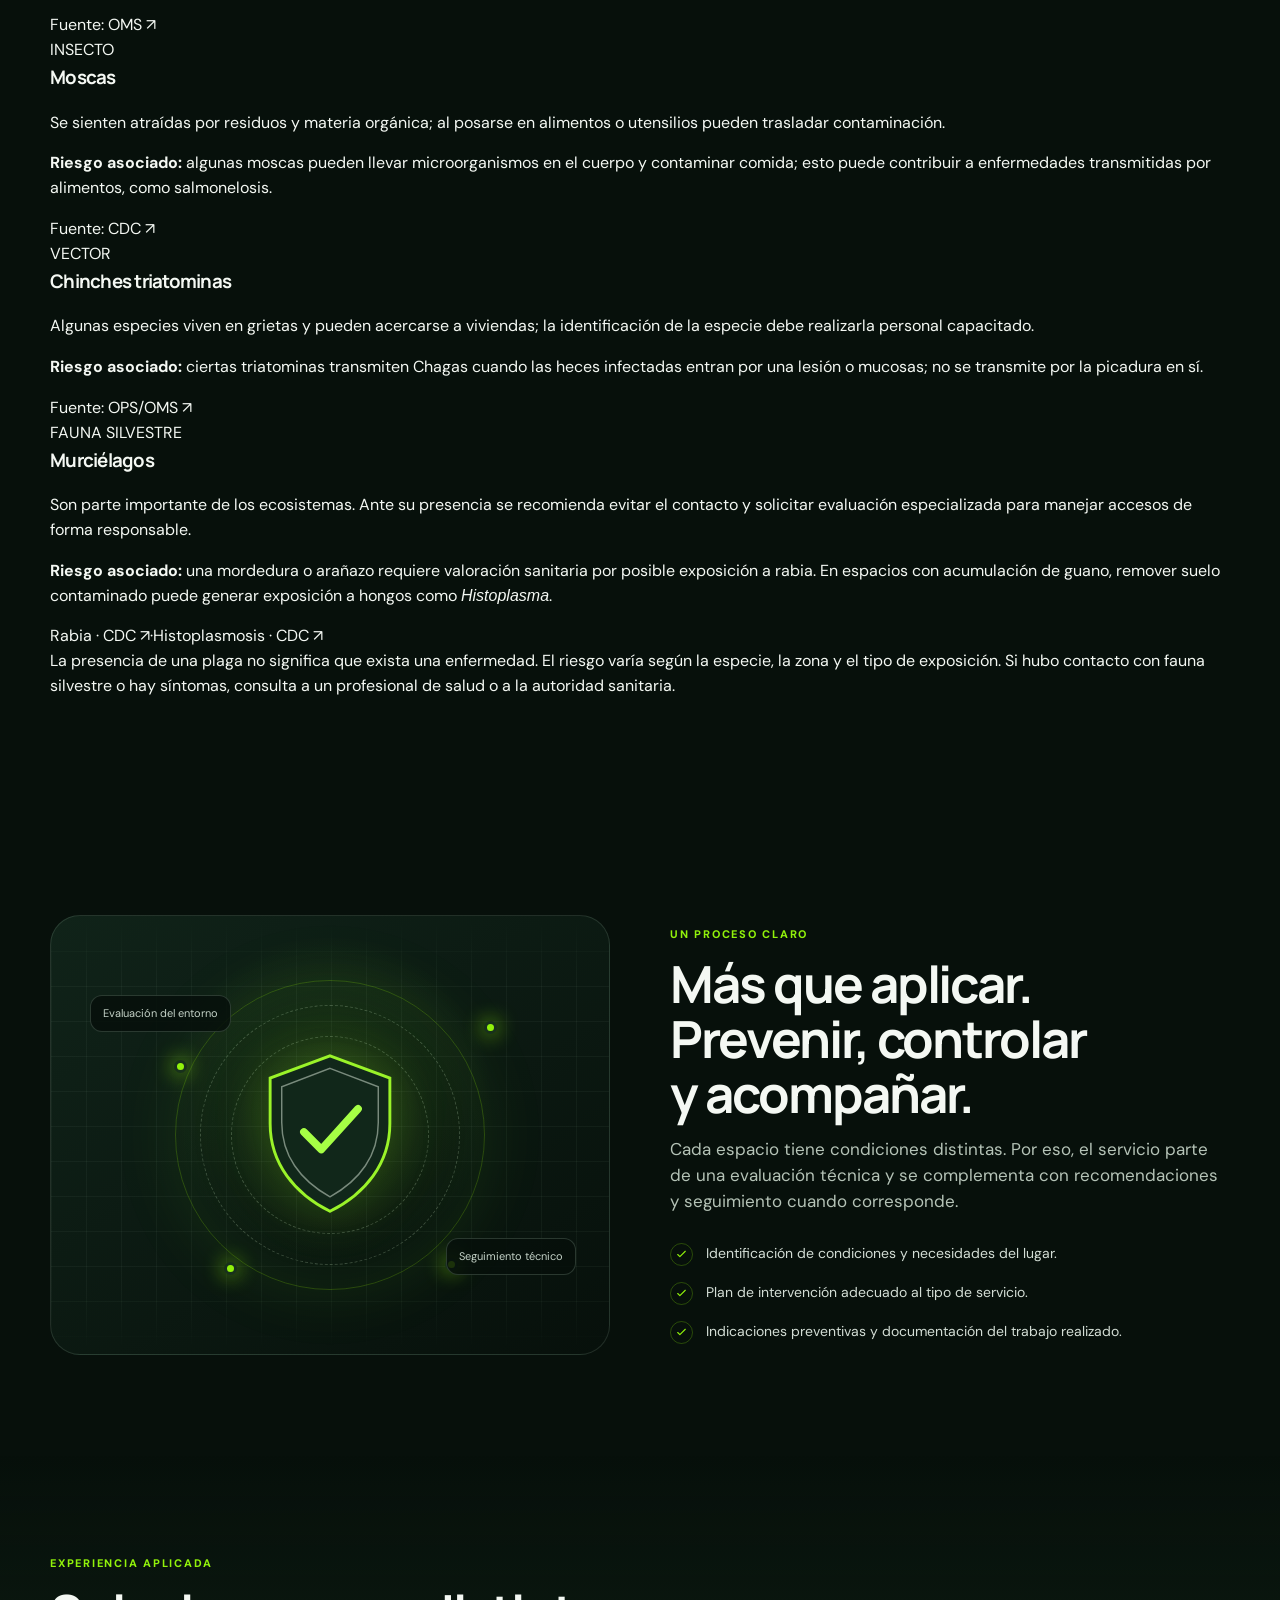
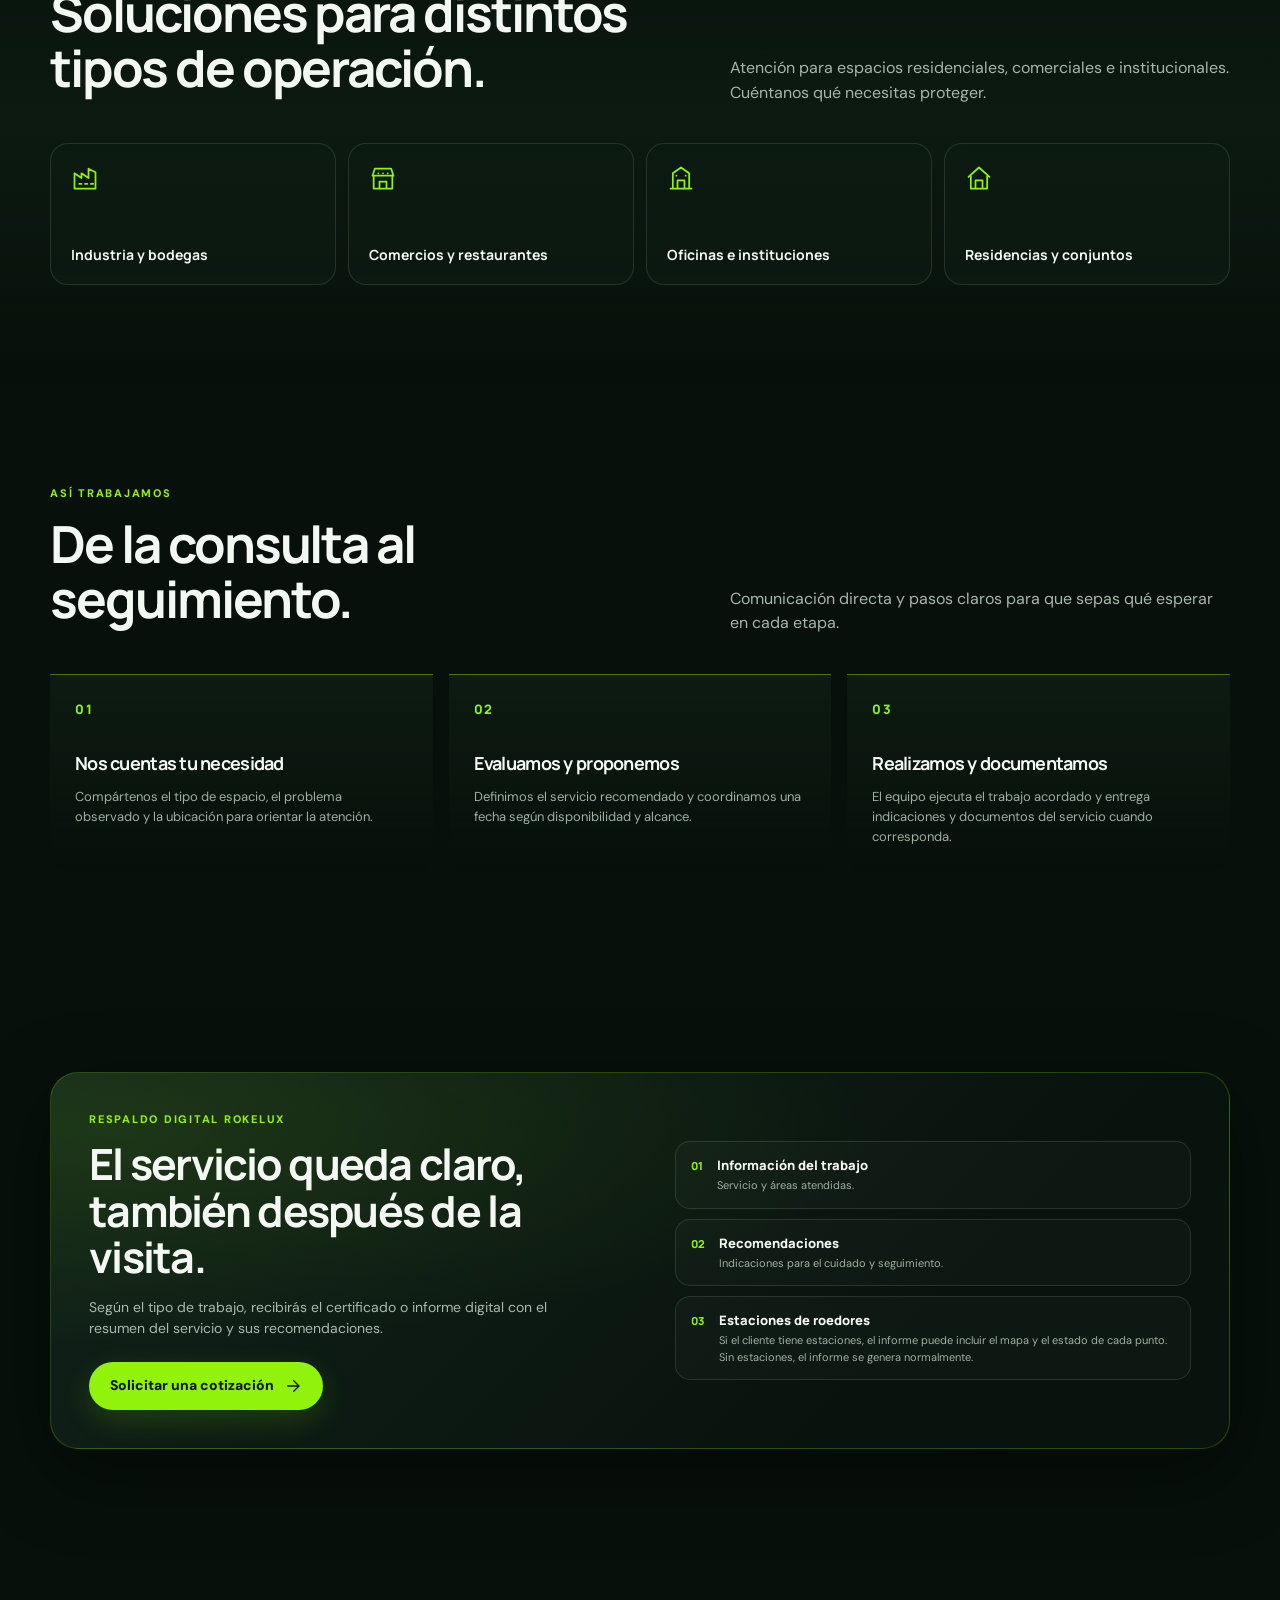
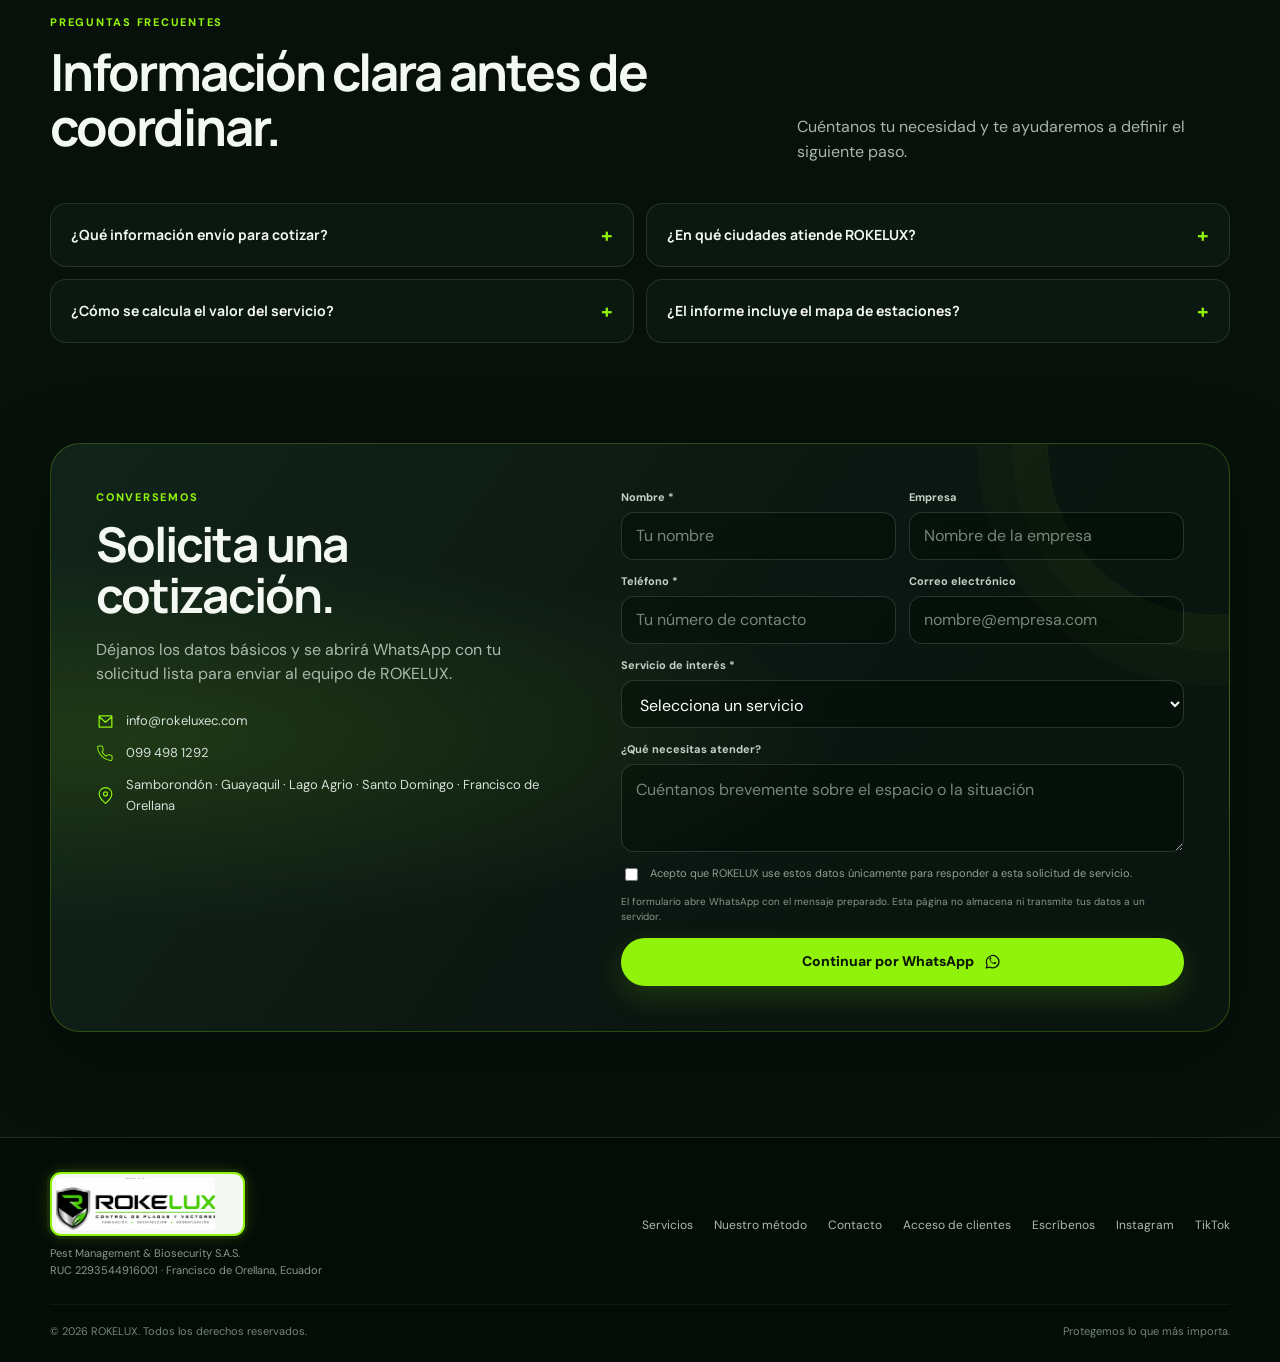
==== commit 191c0caa: "Add public pest and health risk guide" ====
--- a/web-rokelux/index.html
+++ b/web-rokelux/index.html
@@ -82,6 +82,18 @@
         <article class="service-card"><span class="arrow"><svg viewBox="0 0 24 24" fill="none" aria-hidden="true"><path d="M7 17 17 7M7 7h10v10" stroke="currentColor" stroke-width="1.7" stroke-linecap="round" stroke-linejoin="round"/></svg></span><div class="service-icon"><svg viewBox="0 0 24 24" fill="none" aria-hidden="true"><path d="M4 19V8l8-5 8 5v11H4Z" stroke="currentColor" stroke-width="1.5" stroke-linejoin="round"/><path d="M9 19v-6h6v6M8 9h.01M12 9h.01M16 9h.01" stroke="currentColor" stroke-width="2" stroke-linecap="round"/></svg></div><h3>Programas para empresas</h3><p>Planes de atención, control de estaciones y recomendaciones para operaciones comerciales e institucionales.</p></article>
       </div>
     </section>
+    <section class="section wrap pest-guide" id="plagas" aria-labelledby="pest-guide-title">
+      <div class="section-head"><div><span class="kicker">Información para prevenir</span><h2 id="pest-guide-title">Plagas frecuentes y riesgos asociados.</h2></div><p>Conocer la especie ayuda a elegir medidas de control y prevención adecuadas. Estas reseñas son generales y no sustituyen una evaluación técnica ni médica.</p></div>
+      <div class="pest-grid">
+        <article class="pest-card"><span class="pest-tag">VECTOR</span><h3>Mosquitos</h3><p class="pest-about">Insectos que se reproducen en agua estancada; su presencia aumenta cuando hay recipientes o zonas con agua acumulada.</p><p><b>Riesgo asociado:</b> algunas especies de <i>Aedes</i> pueden transmitir dengue, chikungunya y Zika. El riesgo depende de la especie y la zona.</p><a href="https://www.paho.org/es/temas/dengue" target="_blank" rel="noopener noreferrer">Fuente: OPS/OMS ↗</a></article>
+        <article class="pest-card"><span class="pest-tag">ROEDOR</span><h3>Ratas y ratones</h3><p class="pest-about">Pueden ingresar en busca de alimento y refugio, dejar excretas y roer empaques, cables u otros materiales.</p><p><b>Riesgo asociado:</b> la orina de animales infectados puede contaminar agua o superficies y transmitir leptospirosis por exposición. También pueden contaminar alimentos.</p><a href="https://www.who.int/emergencies/disease-outbreak-news/item/2022-DON403" target="_blank" rel="noopener noreferrer">Fuente: OMS ↗</a></article>
+        <article class="pest-card"><span class="pest-tag">INSECTO</span><h3>Cucarachas</h3><p class="pest-about">Se refugian en grietas y zonas cálidas con humedad o alimento disponible; su actividad puede pasar inadvertida durante el día.</p><p><b>Riesgo asociado:</b> pueden contaminar alimentos y superficies con microorganismos; sus alérgenos también pueden desencadenar síntomas de alergia o asma en algunas personas.</p><a href="https://iris.who.int/bitstream/handle/10665/374300/9789240076143-eng.pdf?isAllowed=y&sequence=1" target="_blank" rel="noopener noreferrer">Fuente: OMS ↗</a></article>
+        <article class="pest-card"><span class="pest-tag">INSECTO</span><h3>Moscas</h3><p class="pest-about">Se sienten atraídas por residuos y materia orgánica; al posarse en alimentos o utensilios pueden trasladar contaminación.</p><p><b>Riesgo asociado:</b> algunas moscas pueden llevar microorganismos en el cuerpo y contaminar comida; esto puede contribuir a enfermedades transmitidas por alimentos, como salmonelosis.</p><a href="https://stacks.cdc.gov/view/cdc/189137/cdc_189137_DS1.pdf" target="_blank" rel="noopener noreferrer">Fuente: CDC ↗</a></article>
+        <article class="pest-card"><span class="pest-tag">VECTOR</span><h3>Chinches triatominas</h3><p class="pest-about">Algunas especies viven en grietas y pueden acercarse a viviendas; la identificación de la especie debe realizarla personal capacitado.</p><p><b>Riesgo asociado:</b> ciertas triatominas transmiten Chagas cuando las heces infectadas entran por una lesión o mucosas; no se transmite por la picadura en sí.</p><a href="https://www.paho.org/es/temas/enfermedad-chagas" target="_blank" rel="noopener noreferrer">Fuente: OPS/OMS ↗</a></article>
+        <article class="pest-card"><span class="pest-tag">FAUNA SILVESTRE</span><h3>Murciélagos</h3><p class="pest-about">Son parte importante de los ecosistemas. Ante su presencia se recomienda evitar el contacto y solicitar evaluación especializada para manejar accesos de forma responsable.</p><p><b>Riesgo asociado:</b> una mordedura o arañazo requiere valoración sanitaria por posible exposición a rabia. En espacios con acumulación de guano, remover suelo contaminado puede generar exposición a hongos como <i>Histoplasma</i>.</p><a href="https://www.cdc.gov/rabies/prevention/bats.html" target="_blank" rel="noopener noreferrer">Rabia · CDC ↗</a><span class="source-separator">·</span><a href="https://www.cdc.gov/niosh/histoplasmosis/about/environment.html" target="_blank" rel="noopener noreferrer">Histoplasmosis · CDC ↗</a></article>
+      </div>
+      <p class="pest-disclaimer">La presencia de una plaga no significa que exista una enfermedad. El riesgo varía según la especie, la zona y el tipo de exposición. Si hubo contacto con fauna silvestre o hay síntomas, consulta a un profesional de salud o a la autoridad sanitaria.</p>
+    </section>
     <section class="section wrap" id="metodo">
       <div class="approach">
         <div class="approach-visual" role="img" aria-label="Ilustración de un entorno monitoreado con puntos de control preventivo"><div class="map-orbit"></div><span class="map-point p1"></span><span class="map-point p2"></span><span class="map-point p3"></span><span class="map-point p4"></span><span class="map-label a">Evaluación del entorno</span><span class="map-label b">Seguimiento técnico</span><svg class="approach-shield" viewBox="0 0 150 174" fill="none" aria-hidden="true"><path d="M75 5 137 28v47c0 42-26 73-62 91C39 148 13 117 13 75V28L75 5Z" fill="#11271a" stroke="#9af329" stroke-width="3"/><path d="M75 18 125 37v37c0 34-19 60-50 77-31-17-50-43-50-77V37l50-19Z" stroke="#9cad9e" stroke-opacity=".75" stroke-width="1.5"/><path d="m48 84 18 18 38-42" stroke="#a6ff45" stroke-width="8" stroke-linecap="round" stroke-linejoin="round"/></svg></div>
--- a/web-rokelux/site.css
+++ b/web-rokelux/site.css
@@ -12,4 +12,9 @@
     footer{border-top:1px solid var(--line);padding:34px 0 22px;background:rgba(3,9,5,.5)}.footer-main{display:flex;justify-content:space-between;align-items:center;gap:28px;padding-bottom:25px}.footer-brand .brand-mark{width:195px}.footer-brand p{font-size:11px;color:#899a8d;margin:9px 0 0}.footer-nav{display:flex;gap:21px;flex-wrap:wrap;color:#aebbb1;font-size:12px}.footer-nav a:hover{color:var(--lime)}.footer-bottom{padding-top:18px;border-top:1px solid rgba(255,255,255,.06);display:flex;justify-content:space-between;gap:20px;color:#75867a;font-size:11px}.float-wa{position:fixed;z-index:15;right:24px;bottom:23px;width:58px;height:58px;border-radius:50%;background:#25d366;color:#05220e;display:grid;place-items:center;box-shadow:0 12px 35px rgba(37,211,102,.25);transition:transform .2s}.float-wa:hover{transform:translateY(-4px) scale(1.03)}.float-wa svg{width:28px;height:28px}.toast{position:fixed;left:50%;bottom:24px;transform:translate(-50%,20px);opacity:0;pointer-events:none;background:#ecffe0;color:#10190d;border-radius:12px;padding:12px 16px;font-size:13px;box-shadow:var(--shadow);transition:.2s;z-index:50}.toast.show{opacity:1;transform:translate(-50%,0)}
     @media(max-width:980px){.navlinks{gap:17px}.hero{padding-top:65px;min-height:0}.hero-visual{min-height:420px}.rook-float{right:-8px;width:110px}.service-grid{grid-template-columns:repeat(2,1fr)}.quote-box{gap:26px;padding:34px}.industry-grid{grid-template-columns:repeat(2,1fr)}}
     @media(max-width:720px){.wrap{width:min(100% - 34px,var(--max))}.nav{height:72px}.brand-mark{width:180px}.navright>.btn{display:none}.menu-toggle{display:grid;place-items:center}.navlinks{display:none;position:absolute;top:71px;left:0;right:0;padding:15px 22px 20px;background:rgba(7,16,11,.98);border-bottom:1px solid var(--line);flex-direction:column;align-items:stretch;gap:0}.navlinks.open{display:flex}.navlinks a{padding:13px 4px;border-bottom:1px solid rgba(255,255,255,.06)}.navlinks a:last-child{border:0}.hero{grid-template-columns:1fr;padding:55px 0 38px;gap:10px}.hero-copy{position:relative;z-index:2}.hero h1{font-size:clamp(42px,12vw,64px)}.hero-copy>p{font-size:16px}.hero-visual{min-height:370px;margin-top:-4px}.visual-card{width:min(100%,420px);min-height:360px;padding:20px}.shield-stage{height:205px}.shield-stage:before{width:160px;height:160px}.shield{width:122px;height:142px}.rook-float{width:100px;right:0}.rook-note{left:0;bottom:4px}.metrics-inner{grid-template-columns:repeat(2,1fr);gap:20px;padding:20px}.metric{border:0;padding:0!important}.metric:nth-child(odd){border-right:1px solid var(--line)}.metric b{font-size:14px}.section{padding:74px 0}.section-head{display:block}.section-head p{margin-top:12px}.section h2{font-size:37px}.service-grid{grid-template-columns:1fr}.service-card{min-height:185px}.service-icon{margin-bottom:18px}.approach{grid-template-columns:1fr;gap:32px}.approach-visual{min-height:350px}.map-orbit{width:250px;height:250px}.approach-shield{width:126px;height:146px}.industry-grid{grid-template-columns:repeat(2,1fr);gap:9px}.industry{min-height:125px;padding:15px}.industry b{font-size:12px}.process-grid{grid-template-columns:1fr;gap:9px}.step{padding:20px}.step:before{margin-bottom:16px}.quote-section{padding-bottom:72px}.quote-box{grid-template-columns:1fr;padding:26px 20px;border-radius:23px}.quote-form{grid-template-columns:1fr}.field.full,.consent,.form-error,.form-note,.quote-form button{grid-column:1}.footer-main{align-items:flex-start;flex-direction:column}.footer-nav{gap:14px}.footer-bottom{flex-direction:column;gap:7px}.float-wa{width:54px;height:54px;right:16px;bottom:16px}}
-    @media(prefers-reduced-motion:reduce){*,*:before,*:after{scroll-behavior:auto!important;animation-duration:.01ms!important;animation-iteration-count:1!important;transition-duration:.01ms!important}}+    @media(prefers-reduced-motion:reduce){*,*:before,*:after{scroll-behavior:auto!important;animation-duration:.01ms!important;animation-iteration-count:1!important;transition-duration:.01ms!important}}
+/* Audience paths, digital service documentation, and concise FAQs */
+.audience-section{padding-top:68px}.audience-grid{display:grid;grid-template-columns:repeat(2,minmax(0,1fr));gap:15px}.audience-card{position:relative;overflow:hidden;min-height:220px;padding:28px;border:1px solid var(--line);border-radius:22px;background:linear-gradient(145deg,rgba(17,35,23,.96),rgba(9,18,12,.96));transition:transform .2s,border-color .2s}.audience-card:hover{transform:translateY(-3px);border-color:rgba(145,242,11,.4)}.audience-label{display:inline-block;color:var(--lime);font-size:10px;font-weight:800;letter-spacing:.14em;margin-bottom:18px}.audience-card h3{font-size:21px;margin-bottom:9px}.audience-card p{max-width:490px;color:#a7b6aa;font-size:13px;margin-bottom:20px}.audience-link{display:inline-flex;align-items:center;gap:9px;color:#d8edcf;font-size:13px;font-weight:800}.audience-link span{color:var(--lime);font-size:17px;transition:transform .2s}.audience-link:hover span{transform:translate(2px,-2px)}
+.proof-panel{display:grid;grid-template-columns:1fr .95fr;gap:42px;align-items:center;padding:38px;border:1px solid rgba(145,242,11,.23);border-radius:28px;background:radial-gradient(ellipse at 5% 15%,rgba(145,242,11,.1),transparent 48%),linear-gradient(135deg,#11231a,#09130d 72%);box-shadow:var(--shadow)}.proof-copy h2{font-size:clamp(30px,3.5vw,43px);line-height:1.08;margin:0 0 16px}.proof-copy p{max-width:510px;color:#aab9ad;font-size:14px;margin-bottom:22px}.proof-list{list-style:none;padding:0;margin:0;display:grid;gap:10px}.proof-list li{display:flex;align-items:flex-start;gap:14px;padding:14px 15px;border:1px solid var(--line);border-radius:15px;background:rgba(255,255,255,.025)}.proof-list li>span{flex:none;color:var(--lime);font:800 11px Manrope,sans-serif;padding-top:2px}.proof-list b,.proof-list small{display:block}.proof-list b{font:800 13px Manrope,sans-serif;margin-bottom:3px}.proof-list small{color:#9eafa1;font-size:11px;line-height:1.5}
+.faq-section{padding-top:65px}.faq-list{display:grid;grid-template-columns:repeat(2,minmax(0,1fr));gap:12px}.faq-list details{align-self:start;padding:18px 20px;border:1px solid var(--line);border-radius:16px;background:rgba(14,27,19,.78)}.faq-list summary{display:flex;align-items:center;justify-content:space-between;gap:14px;cursor:pointer;list-style:none;font:700 14px Manrope,sans-serif}.faq-list summary::-webkit-details-marker{display:none}.faq-list summary:after{content:"+";flex:none;color:var(--lime);font:700 20px "DM Sans",sans-serif}.faq-list details[open] summary:after{content:"−"}.faq-list details p{color:#a7b6aa;font-size:13px;margin:13px 0 0;max-width:570px}
+@media(max-width:720px){.audience-section{padding-top:46px}.audience-grid,.proof-panel,.faq-list{grid-template-columns:1fr}.audience-card{min-height:0;padding:23px}.proof-panel{gap:24px;padding:24px 20px;border-radius:23px}.proof-copy h2{font-size:32px}.faq-section{padding-top:48px}.faq-list summary{font-size:13px}}
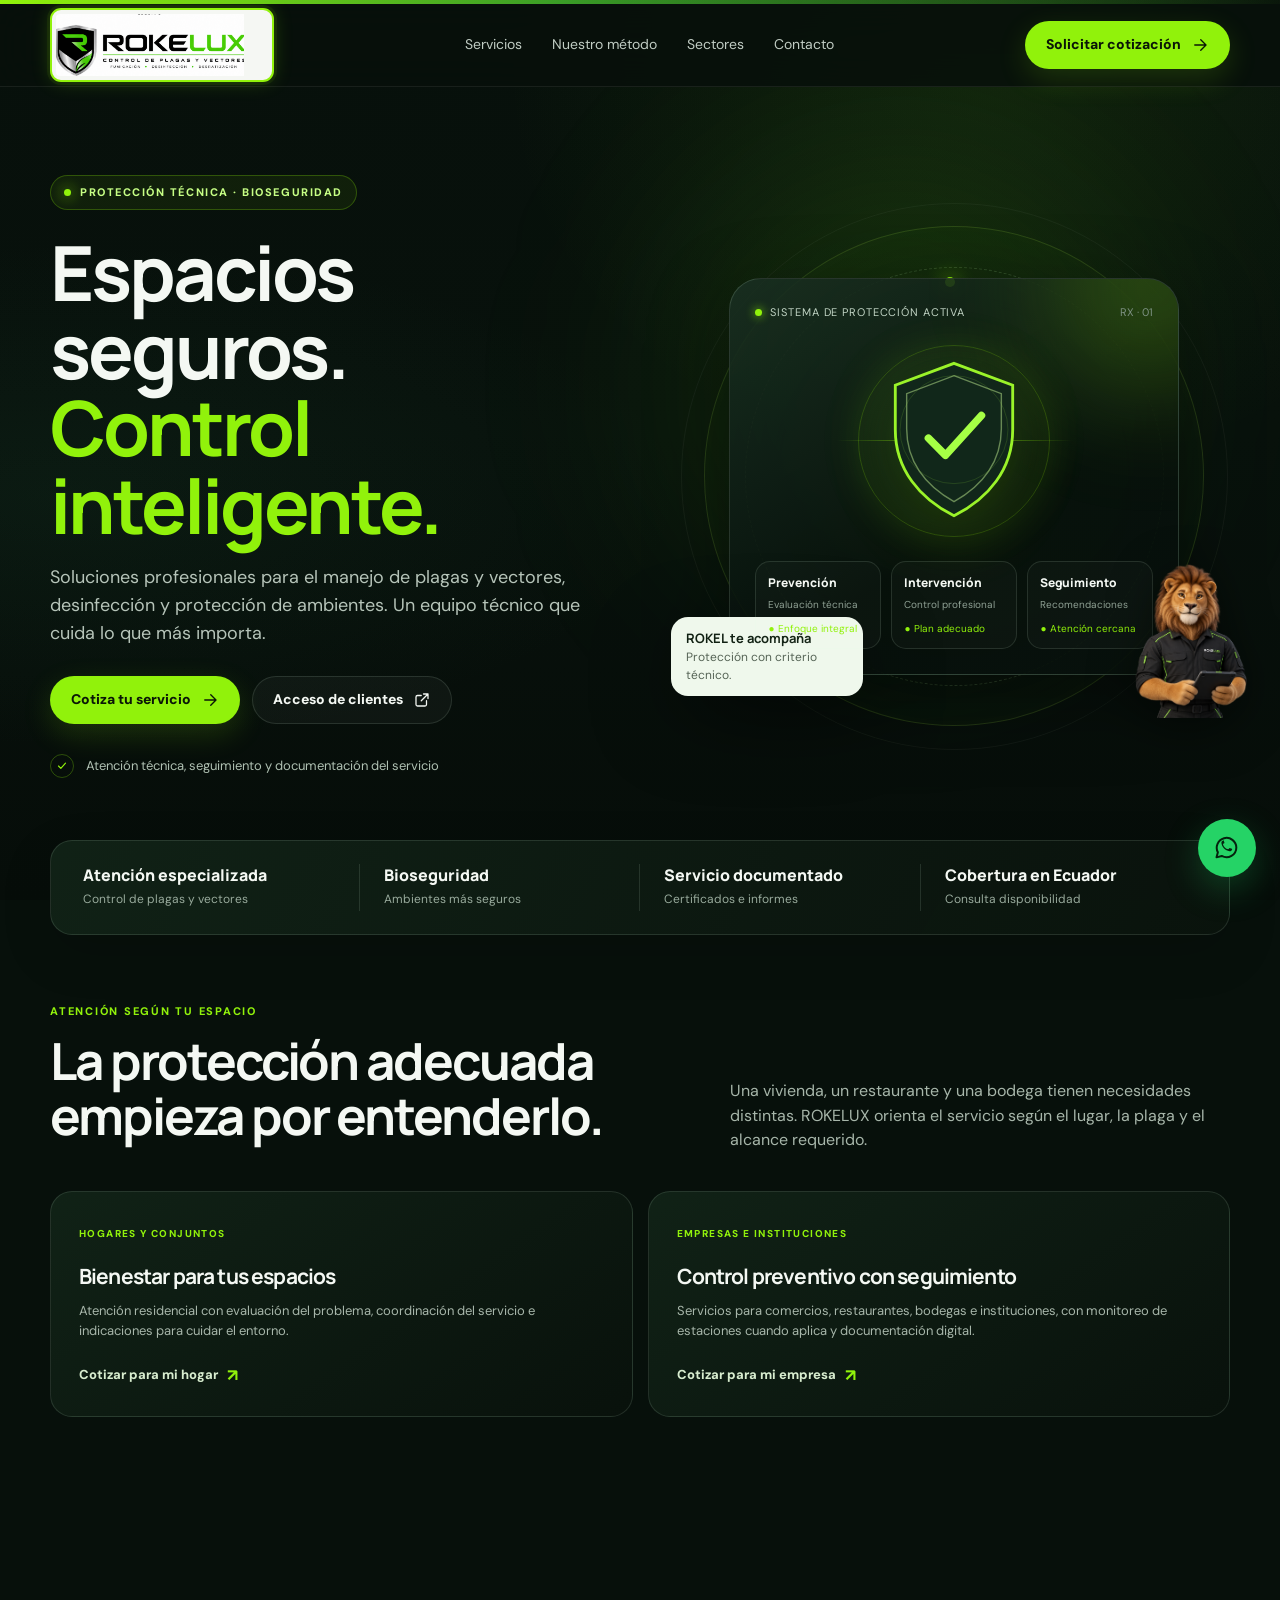
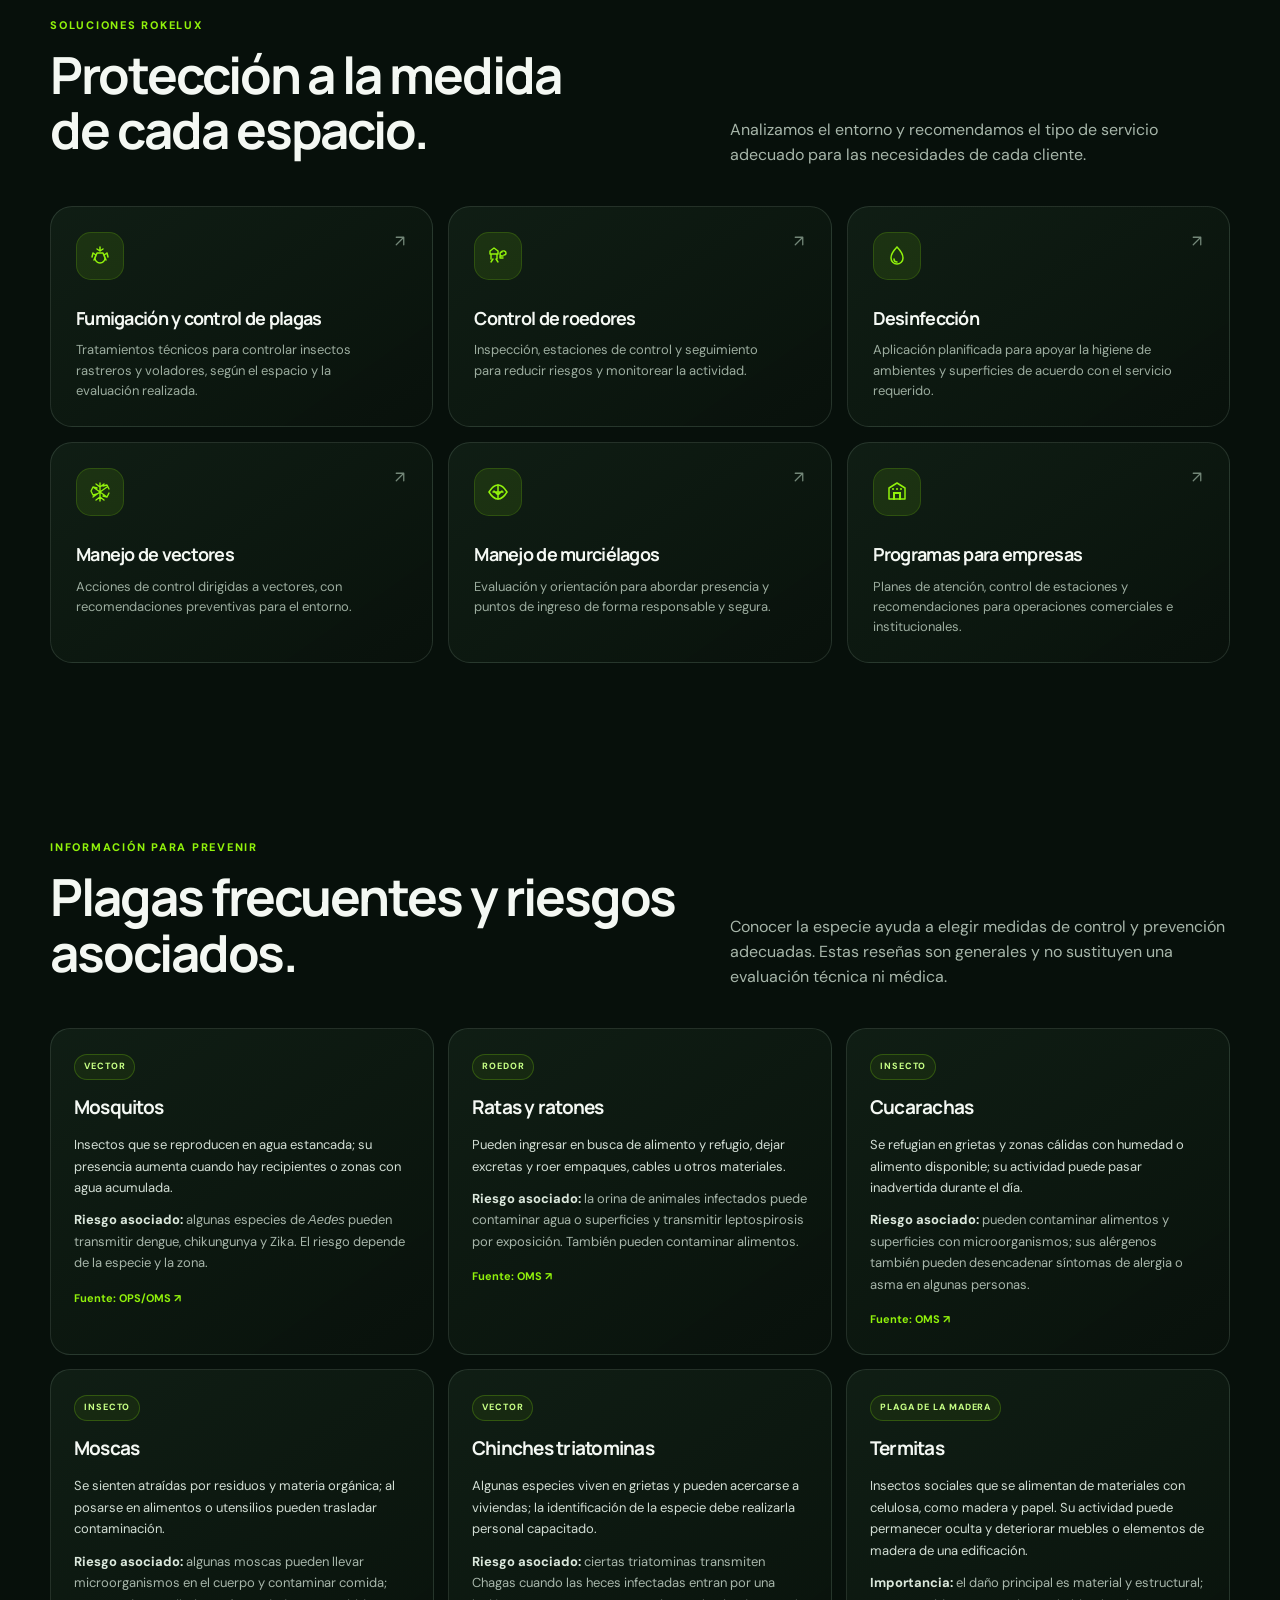
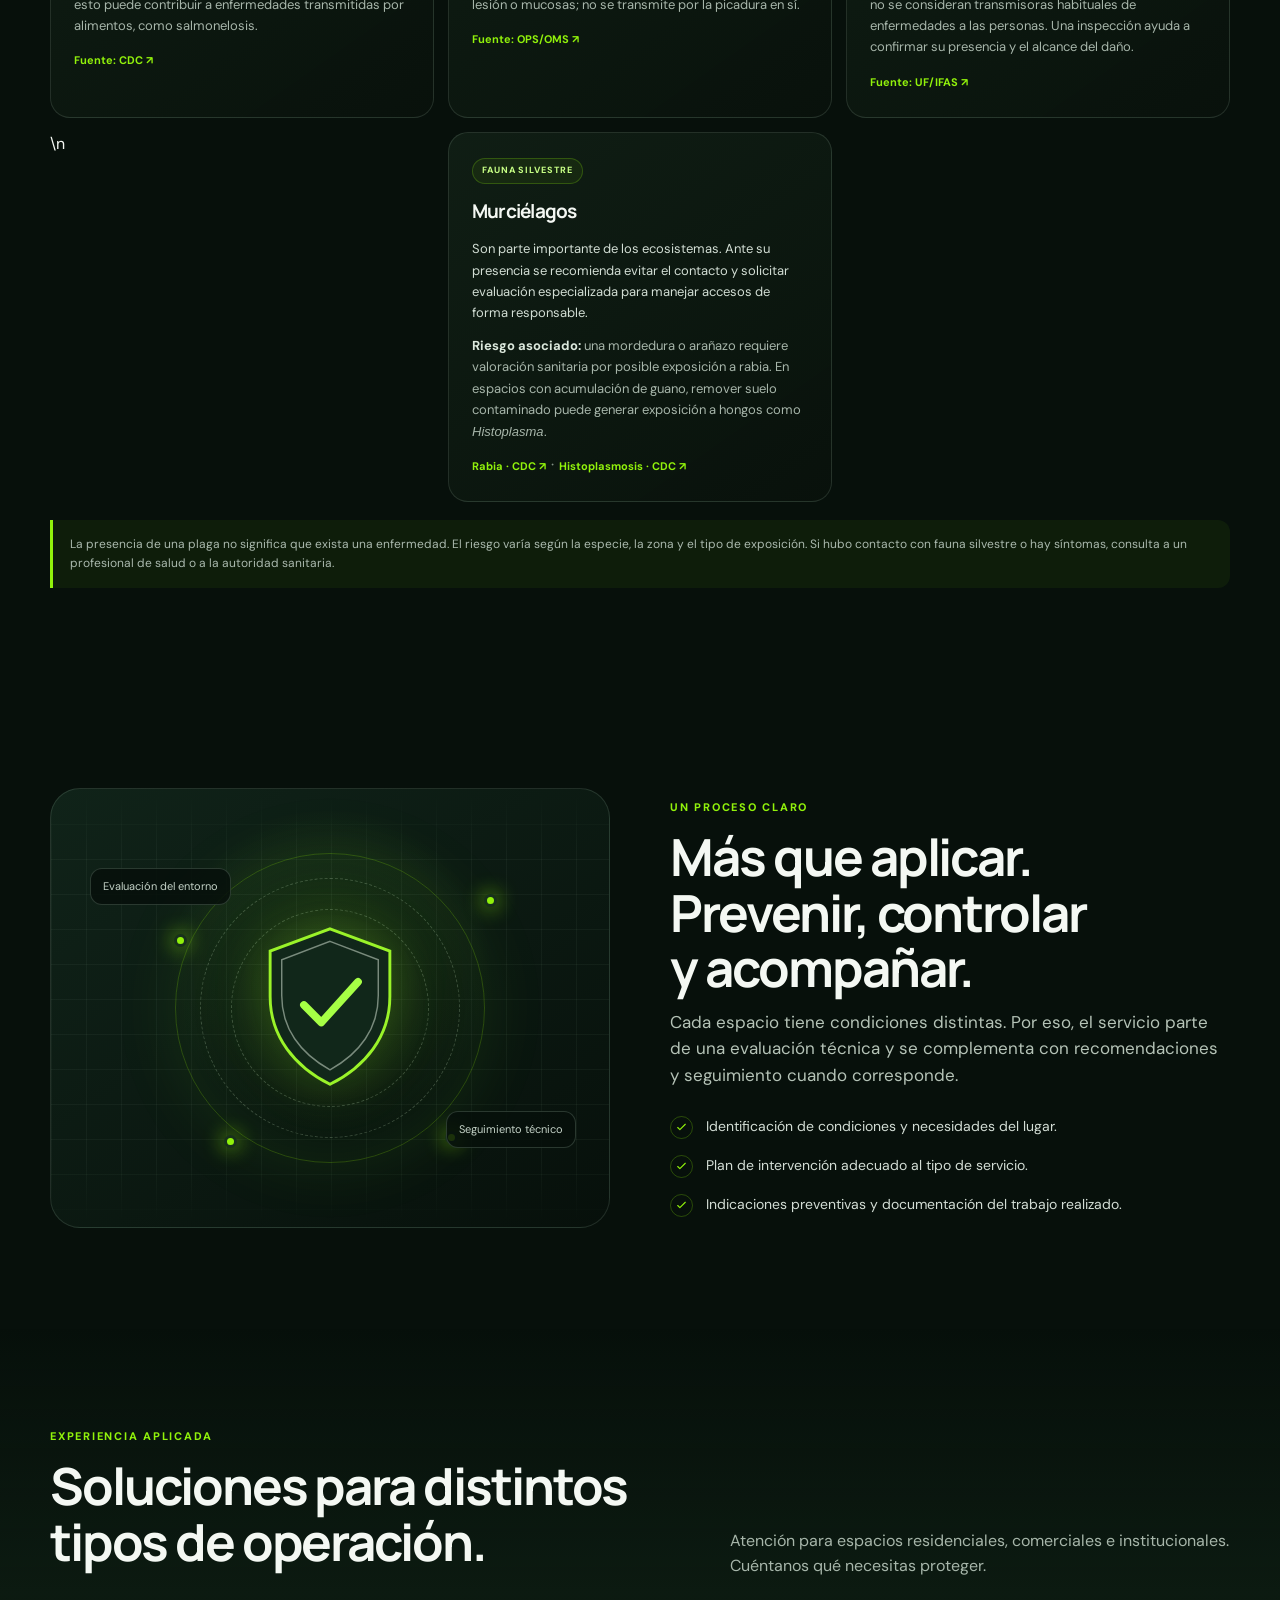
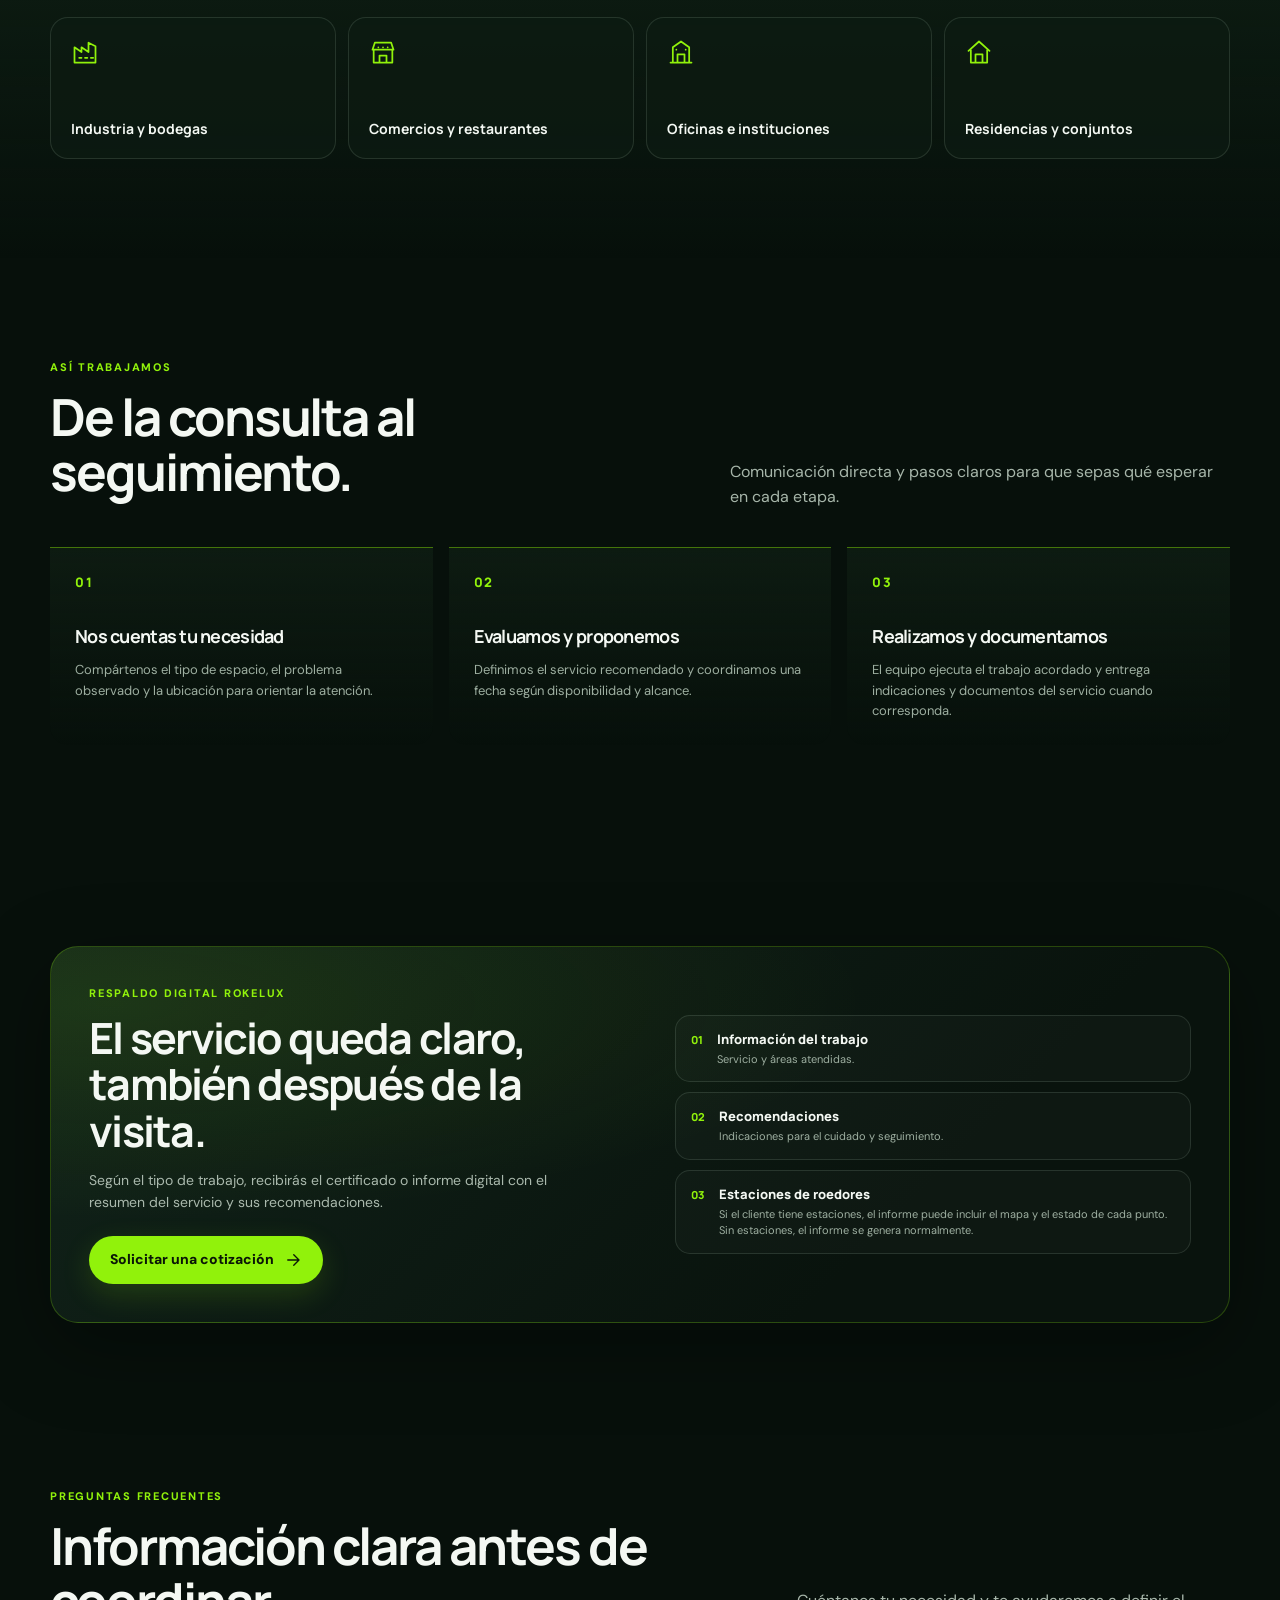
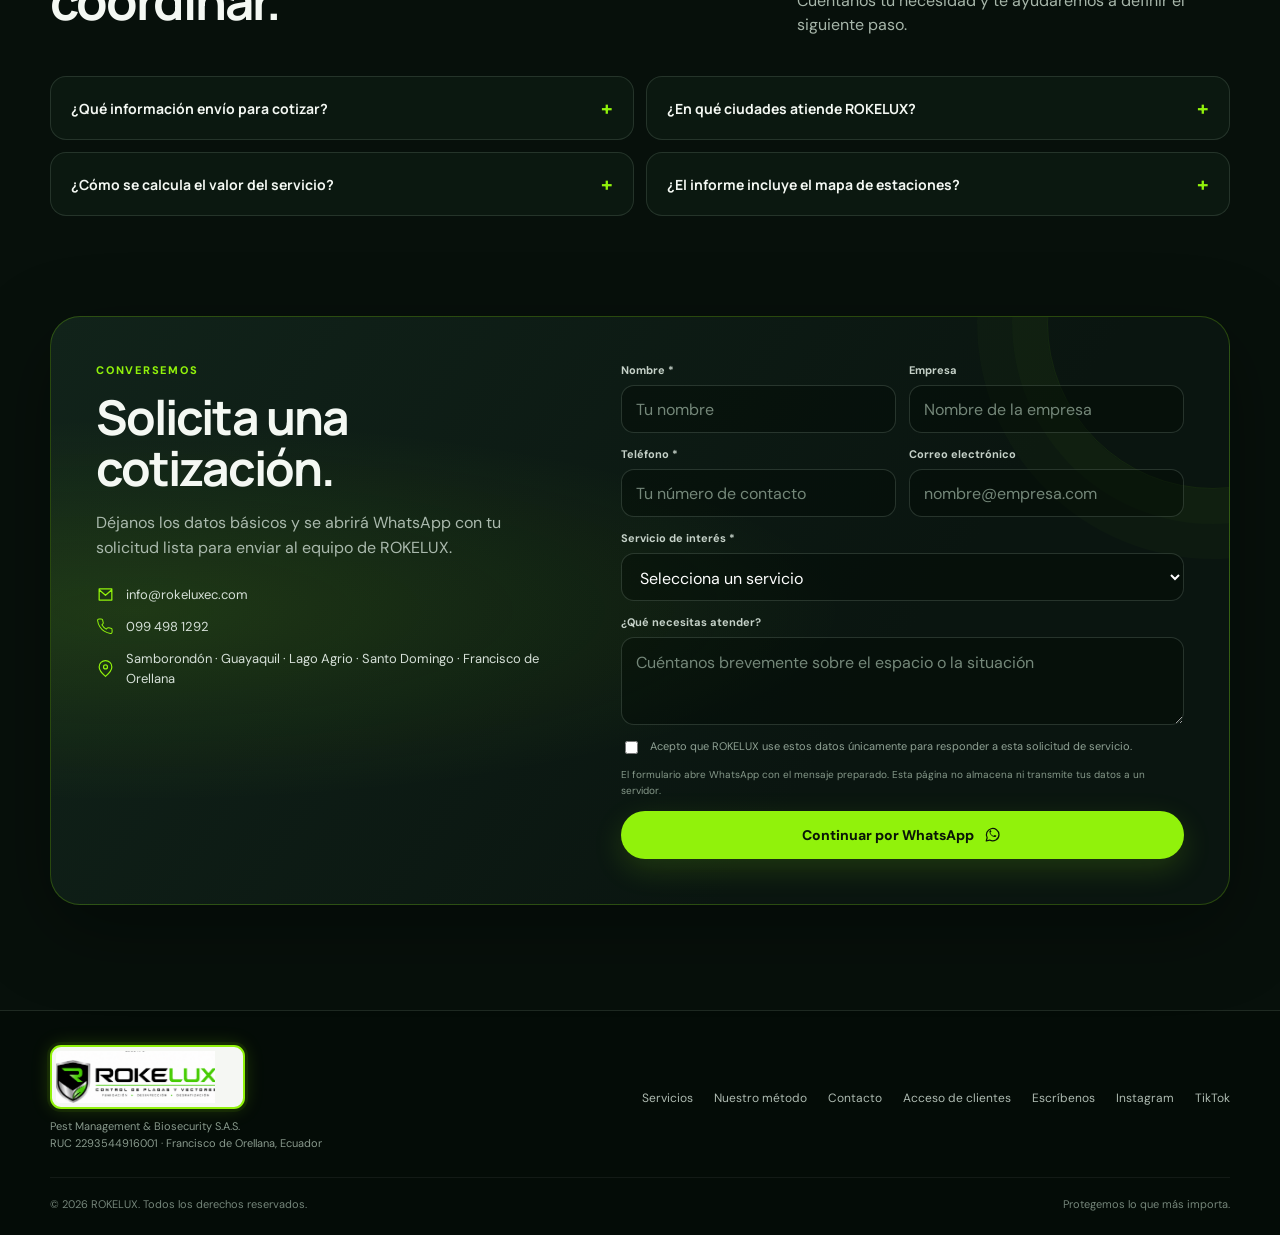
==== commit 18b9cad9: "Add termites to pest guide" ====
--- a/web-rokelux/index.html
+++ b/web-rokelux/index.html
@@ -90,7 +90,7 @@
         <article class="pest-card"><span class="pest-tag">INSECTO</span><h3>Cucarachas</h3><p class="pest-about">Se refugian en grietas y zonas cálidas con humedad o alimento disponible; su actividad puede pasar inadvertida durante el día.</p><p><b>Riesgo asociado:</b> pueden contaminar alimentos y superficies con microorganismos; sus alérgenos también pueden desencadenar síntomas de alergia o asma en algunas personas.</p><a href="https://iris.who.int/bitstream/handle/10665/374300/9789240076143-eng.pdf?isAllowed=y&sequence=1" target="_blank" rel="noopener noreferrer">Fuente: OMS ↗</a></article>
         <article class="pest-card"><span class="pest-tag">INSECTO</span><h3>Moscas</h3><p class="pest-about">Se sienten atraídas por residuos y materia orgánica; al posarse en alimentos o utensilios pueden trasladar contaminación.</p><p><b>Riesgo asociado:</b> algunas moscas pueden llevar microorganismos en el cuerpo y contaminar comida; esto puede contribuir a enfermedades transmitidas por alimentos, como salmonelosis.</p><a href="https://stacks.cdc.gov/view/cdc/189137/cdc_189137_DS1.pdf" target="_blank" rel="noopener noreferrer">Fuente: CDC ↗</a></article>
         <article class="pest-card"><span class="pest-tag">VECTOR</span><h3>Chinches triatominas</h3><p class="pest-about">Algunas especies viven en grietas y pueden acercarse a viviendas; la identificación de la especie debe realizarla personal capacitado.</p><p><b>Riesgo asociado:</b> ciertas triatominas transmiten Chagas cuando las heces infectadas entran por una lesión o mucosas; no se transmite por la picadura en sí.</p><a href="https://www.paho.org/es/temas/enfermedad-chagas" target="_blank" rel="noopener noreferrer">Fuente: OPS/OMS ↗</a></article>
-        <article class="pest-card"><span class="pest-tag">FAUNA SILVESTRE</span><h3>Murciélagos</h3><p class="pest-about">Son parte importante de los ecosistemas. Ante su presencia se recomienda evitar el contacto y solicitar evaluación especializada para manejar accesos de forma responsable.</p><p><b>Riesgo asociado:</b> una mordedura o arañazo requiere valoración sanitaria por posible exposición a rabia. En espacios con acumulación de guano, remover suelo contaminado puede generar exposición a hongos como <i>Histoplasma</i>.</p><a href="https://www.cdc.gov/rabies/prevention/bats.html" target="_blank" rel="noopener noreferrer">Rabia · CDC ↗</a><span class="source-separator">·</span><a href="https://www.cdc.gov/niosh/histoplasmosis/about/environment.html" target="_blank" rel="noopener noreferrer">Histoplasmosis · CDC ↗</a></article>
+        <article class="pest-card"><span class="pest-tag">PLAGA DE LA MADERA</span><h3>Termitas</h3><p class="pest-about">Insectos sociales que se alimentan de materiales con celulosa, como madera y papel. Su actividad puede permanecer oculta y deteriorar muebles o elementos de madera de una edificación.</p><p><b>Importancia:</b> el daño principal es material y estructural; no se consideran transmisoras habituales de enfermedades a las personas. Una inspección ayuda a confirmar su presencia y el alcance del daño.</p><a href="https://ask.ifas.ufl.edu/publication/IN1277" target="_blank" rel="noopener noreferrer">Fuente: UF/IFAS ↗</a></article>\n        <article class="pest-card"><span class="pest-tag">FAUNA SILVESTRE</span><h3>Murciélagos</h3><p class="pest-about">Son parte importante de los ecosistemas. Ante su presencia se recomienda evitar el contacto y solicitar evaluación especializada para manejar accesos de forma responsable.</p><p><b>Riesgo asociado:</b> una mordedura o arañazo requiere valoración sanitaria por posible exposición a rabia. En espacios con acumulación de guano, remover suelo contaminado puede generar exposición a hongos como <i>Histoplasma</i>.</p><a href="https://www.cdc.gov/rabies/prevention/bats.html" target="_blank" rel="noopener noreferrer">Rabia · CDC ↗</a><span class="source-separator">·</span><a href="https://www.cdc.gov/niosh/histoplasmosis/about/environment.html" target="_blank" rel="noopener noreferrer">Histoplasmosis · CDC ↗</a></article>
       </div>
       <p class="pest-disclaimer">La presencia de una plaga no significa que exista una enfermedad. El riesgo varía según la especie, la zona y el tipo de exposición. Si hubo contacto con fauna silvestre o hay síntomas, consulta a un profesional de salud o a la autoridad sanitaria.</p>
     </section>
--- a/web-rokelux/site.css
+++ b/web-rokelux/site.css
@@ -18,3 +18,8 @@
 .proof-panel{display:grid;grid-template-columns:1fr .95fr;gap:42px;align-items:center;padding:38px;border:1px solid rgba(145,242,11,.23);border-radius:28px;background:radial-gradient(ellipse at 5% 15%,rgba(145,242,11,.1),transparent 48%),linear-gradient(135deg,#11231a,#09130d 72%);box-shadow:var(--shadow)}.proof-copy h2{font-size:clamp(30px,3.5vw,43px);line-height:1.08;margin:0 0 16px}.proof-copy p{max-width:510px;color:#aab9ad;font-size:14px;margin-bottom:22px}.proof-list{list-style:none;padding:0;margin:0;display:grid;gap:10px}.proof-list li{display:flex;align-items:flex-start;gap:14px;padding:14px 15px;border:1px solid var(--line);border-radius:15px;background:rgba(255,255,255,.025)}.proof-list li>span{flex:none;color:var(--lime);font:800 11px Manrope,sans-serif;padding-top:2px}.proof-list b,.proof-list small{display:block}.proof-list b{font:800 13px Manrope,sans-serif;margin-bottom:3px}.proof-list small{color:#9eafa1;font-size:11px;line-height:1.5}
 .faq-section{padding-top:65px}.faq-list{display:grid;grid-template-columns:repeat(2,minmax(0,1fr));gap:12px}.faq-list details{align-self:start;padding:18px 20px;border:1px solid var(--line);border-radius:16px;background:rgba(14,27,19,.78)}.faq-list summary{display:flex;align-items:center;justify-content:space-between;gap:14px;cursor:pointer;list-style:none;font:700 14px Manrope,sans-serif}.faq-list summary::-webkit-details-marker{display:none}.faq-list summary:after{content:"+";flex:none;color:var(--lime);font:700 20px "DM Sans",sans-serif}.faq-list details[open] summary:after{content:"−"}.faq-list details p{color:#a7b6aa;font-size:13px;margin:13px 0 0;max-width:570px}
 @media(max-width:720px){.audience-section{padding-top:46px}.audience-grid,.proof-panel,.faq-list{grid-template-columns:1fr}.audience-card{min-height:0;padding:23px}.proof-panel{gap:24px;padding:24px 20px;border-radius:23px}.proof-copy h2{font-size:32px}.faq-section{padding-top:48px}.faq-list summary{font-size:13px}}
+
+/* Guía educativa de plagas y salud pública */
+.pest-guide{padding-top:76px}.pest-grid{display:grid;grid-template-columns:repeat(3,minmax(0,1fr));gap:14px}.pest-card{padding:23px;border:1px solid var(--line);border-radius:20px;background:linear-gradient(145deg,rgba(17,31,22,.92),rgba(9,18,12,.95))}.pest-card h3{font-size:19px;margin:0 0 12px}.pest-card p{font-size:13px;line-height:1.65;color:#a7b6aa;margin:0 0 11px}.pest-card p b{color:#dce9dd}.pest-card .pest-about{color:#d2ded4}.pest-tag{display:inline-block;margin-bottom:13px;padding:5px 9px;border:1px solid rgba(145,242,11,.23);border-radius:999px;color:#c7ff85;background:rgba(145,242,11,.06);font-size:9px;font-weight:800;letter-spacing:.1em}.pest-card a{color:var(--lime);font-size:11px;font-weight:700}.pest-card a:hover{text-decoration:underline}.source-separator{padding:0 5px;color:#829285}.pest-disclaimer{margin:18px 0 0;padding:15px 17px;border-left:3px solid var(--lime);border-radius:0 12px 12px 0;background:rgba(145,242,11,.055);color:#aab9ad;font-size:12px;line-height:1.6}
+@media(max-width:980px){.pest-grid{grid-template-columns:repeat(2,minmax(0,1fr))}}
+@media(max-width:720px){.pest-guide{padding-top:55px}.pest-grid{grid-template-columns:1fr}.pest-card{padding:20px}.pest-card h3{font-size:18px}}
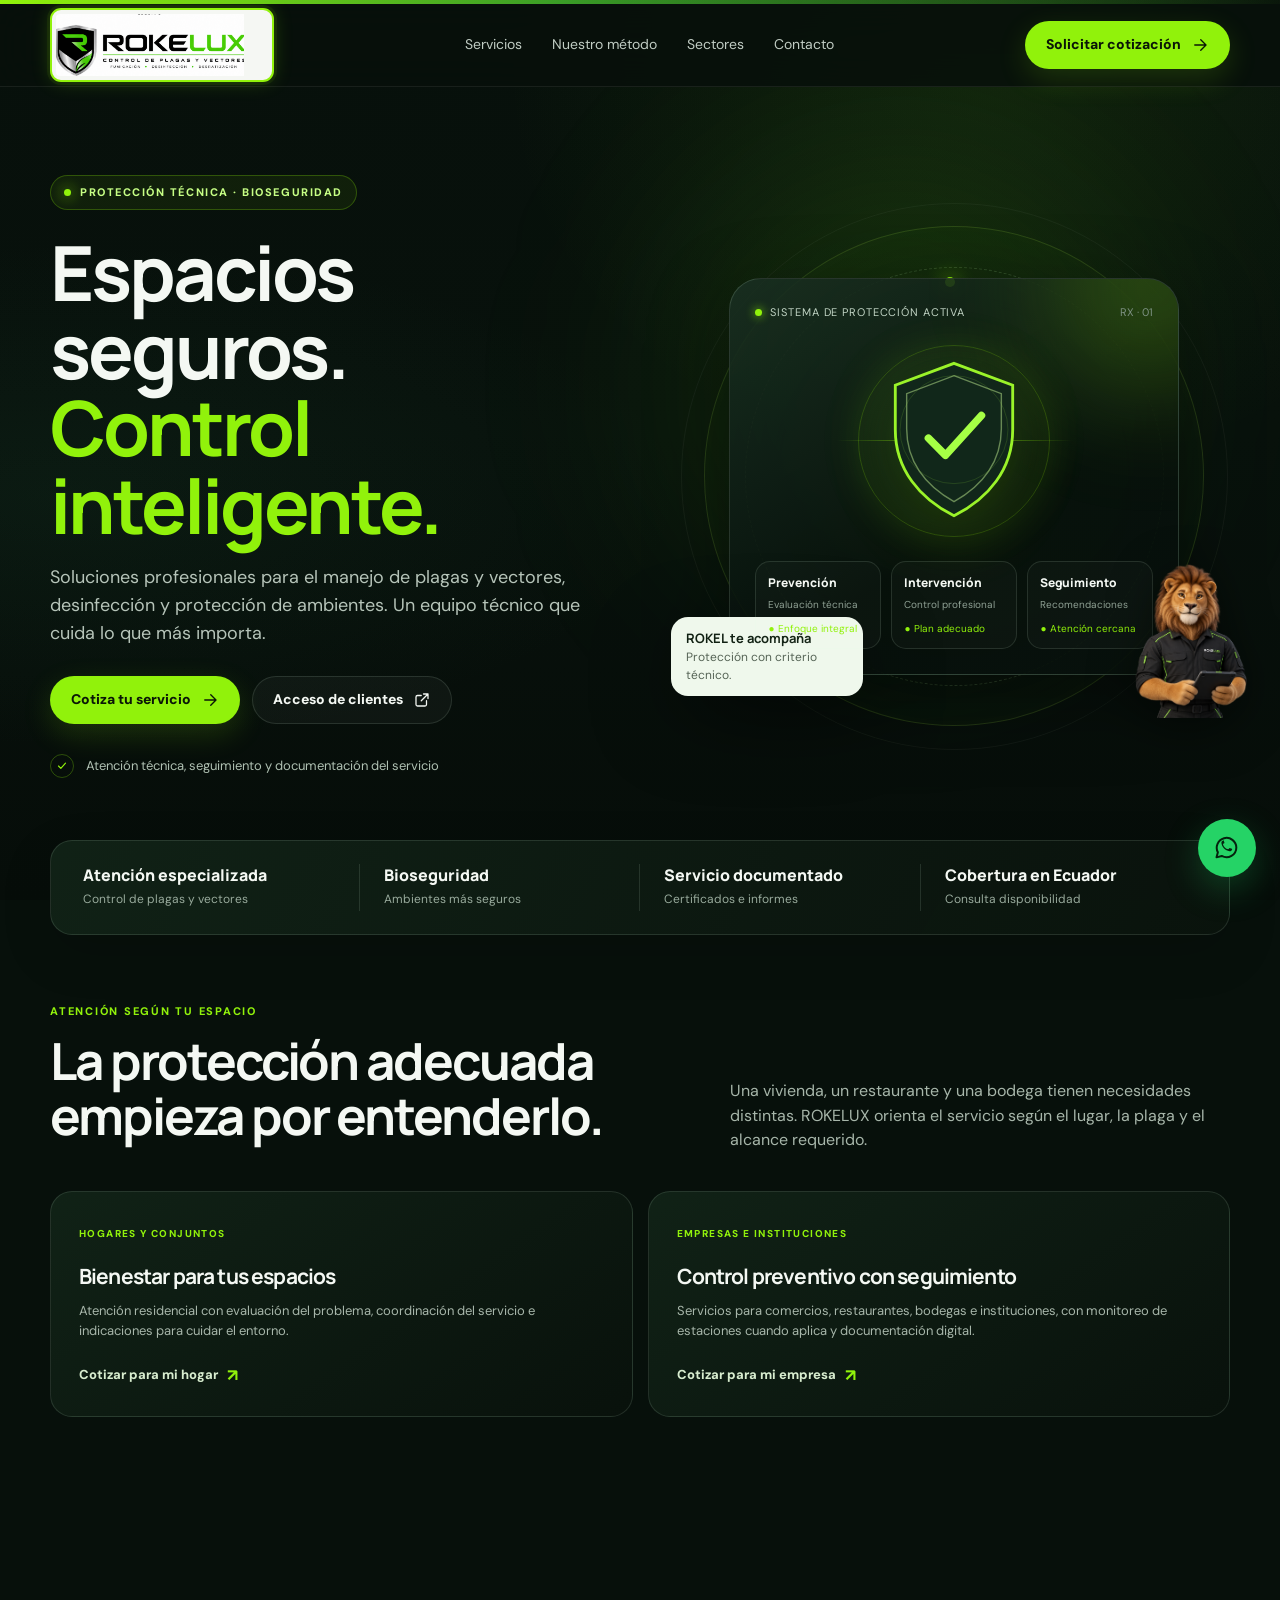
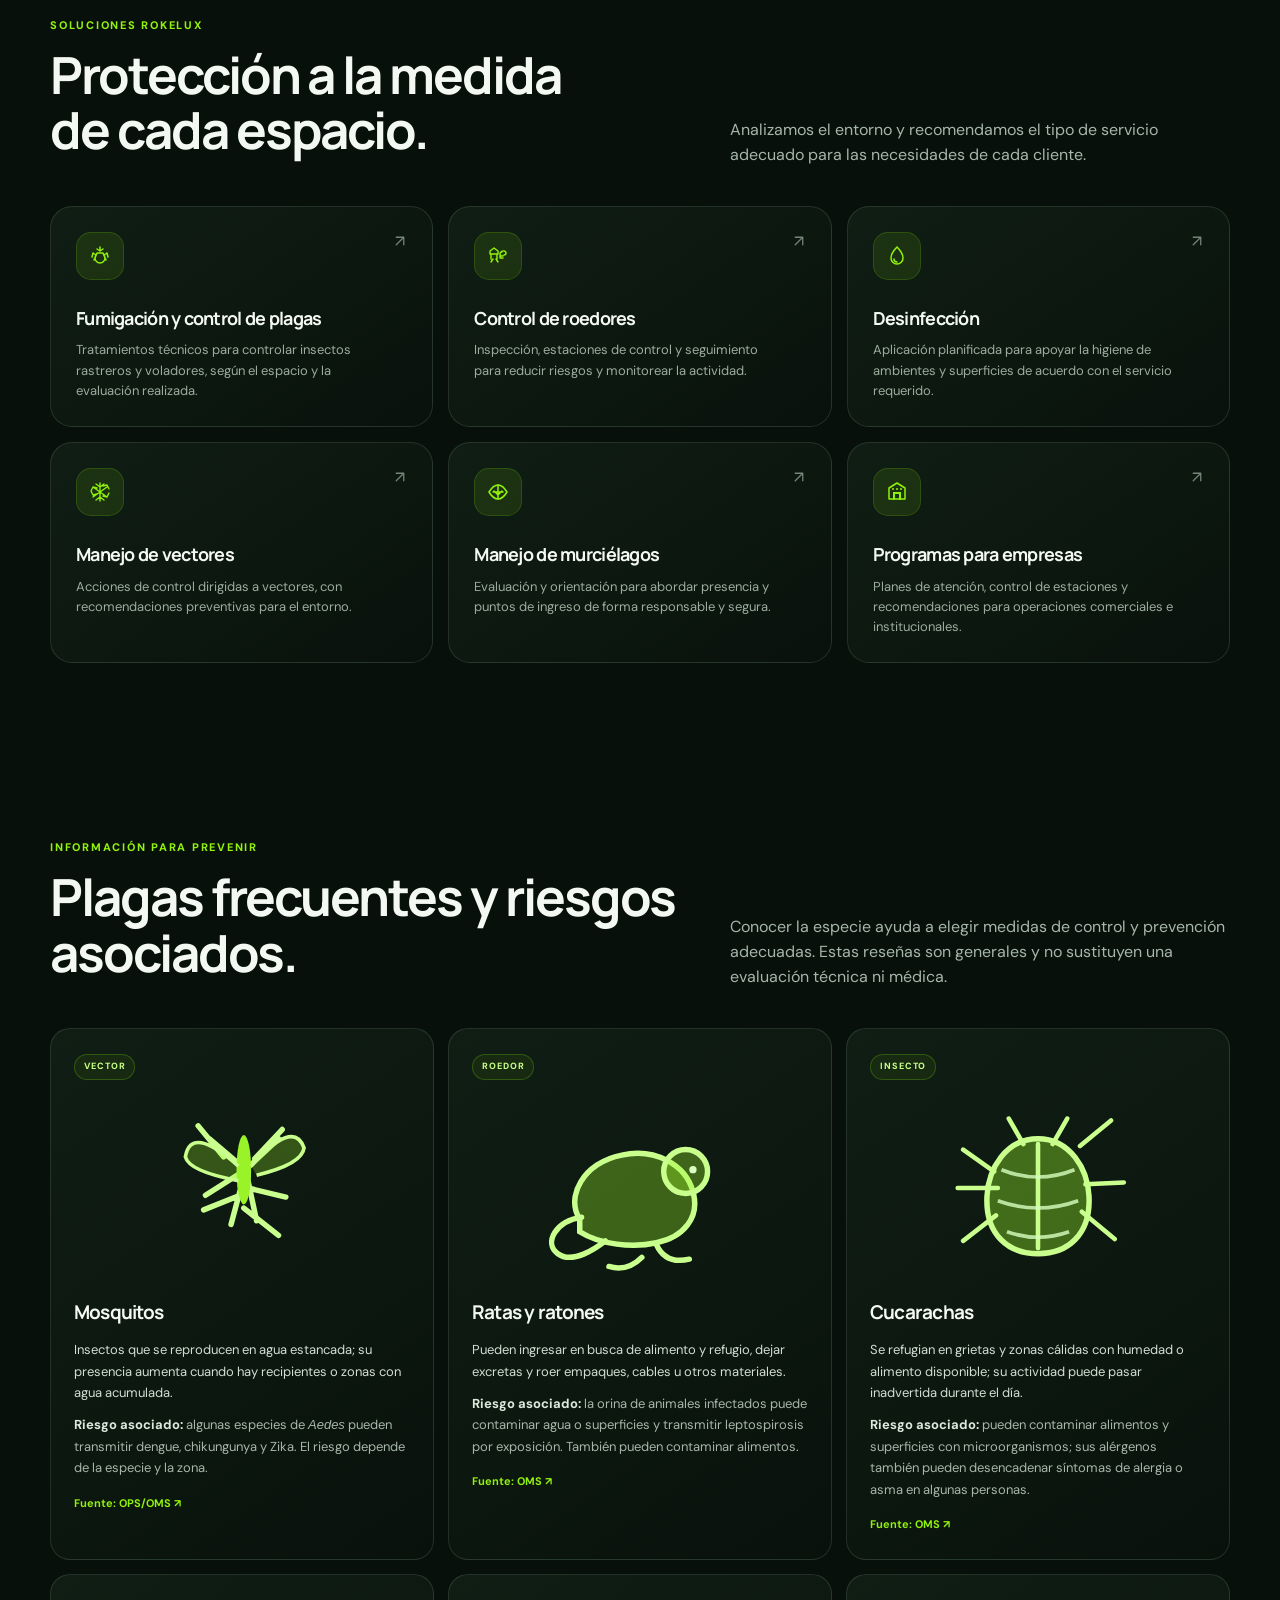
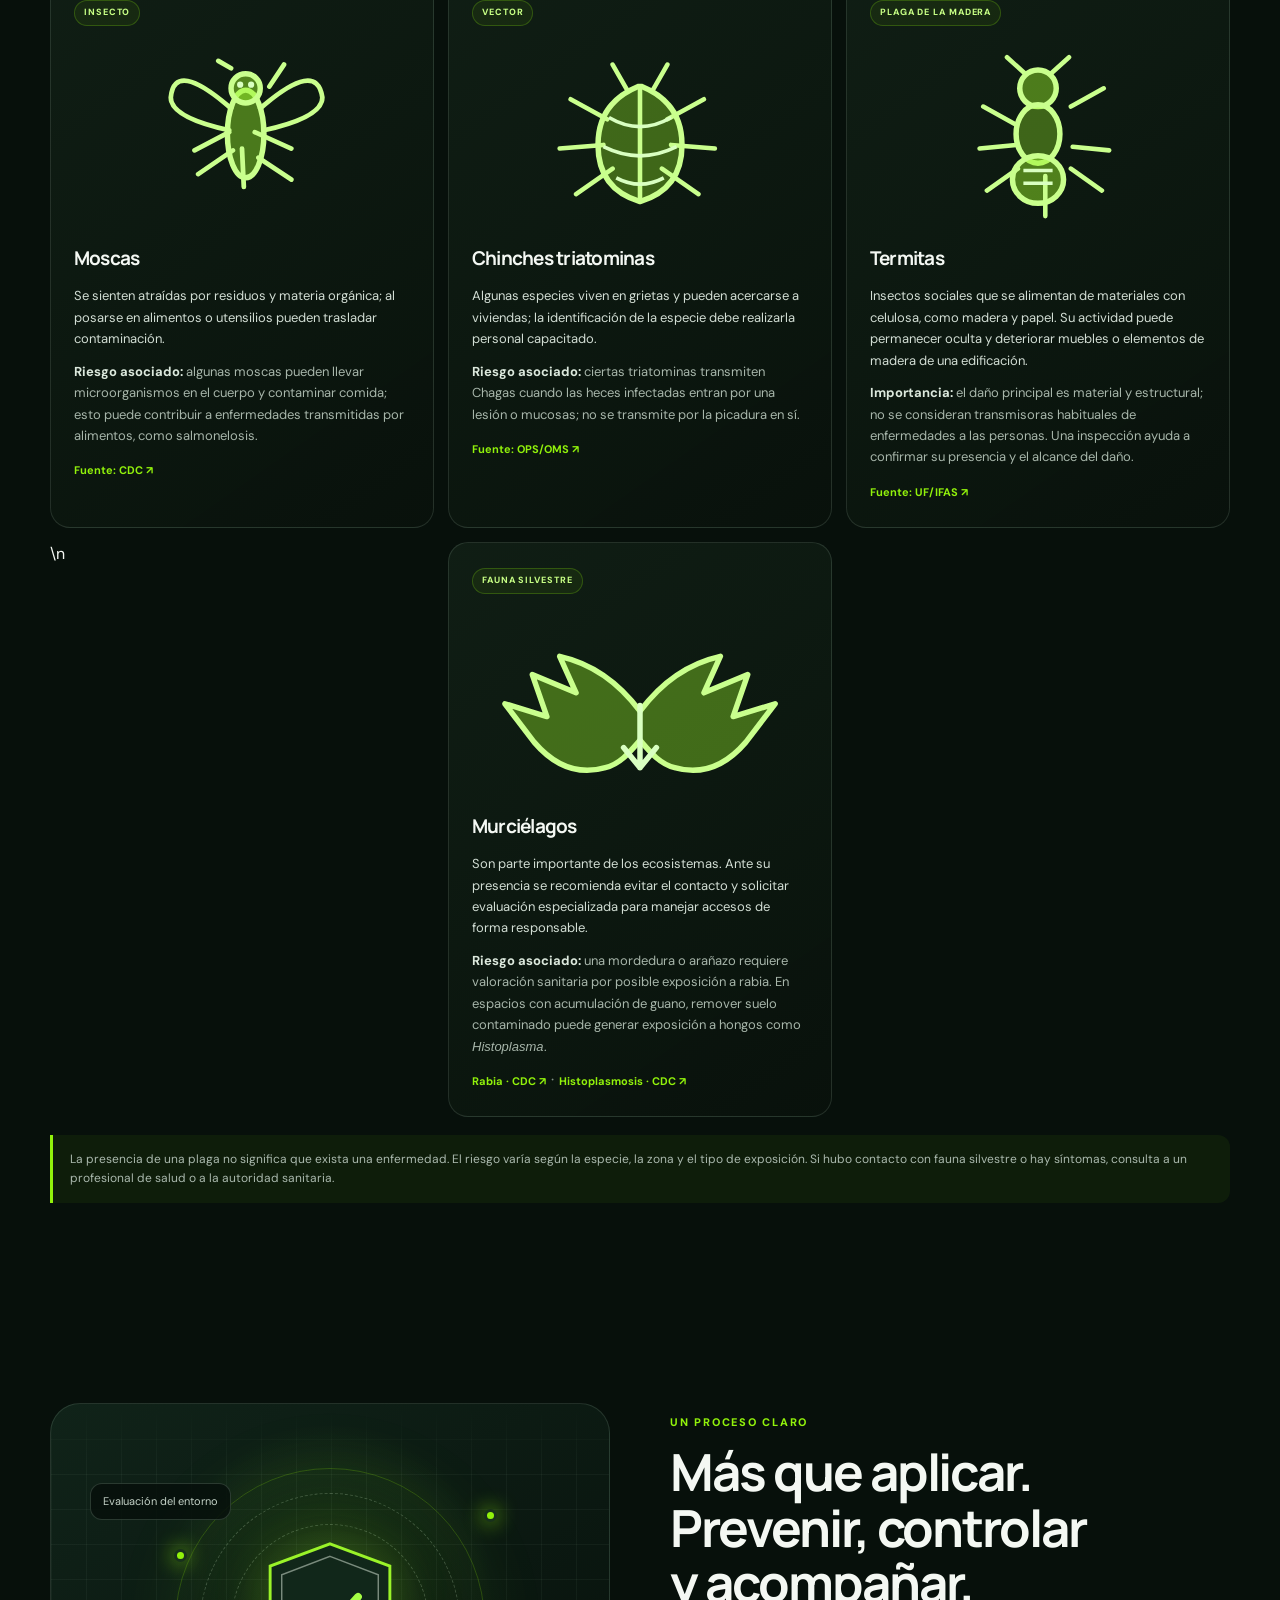
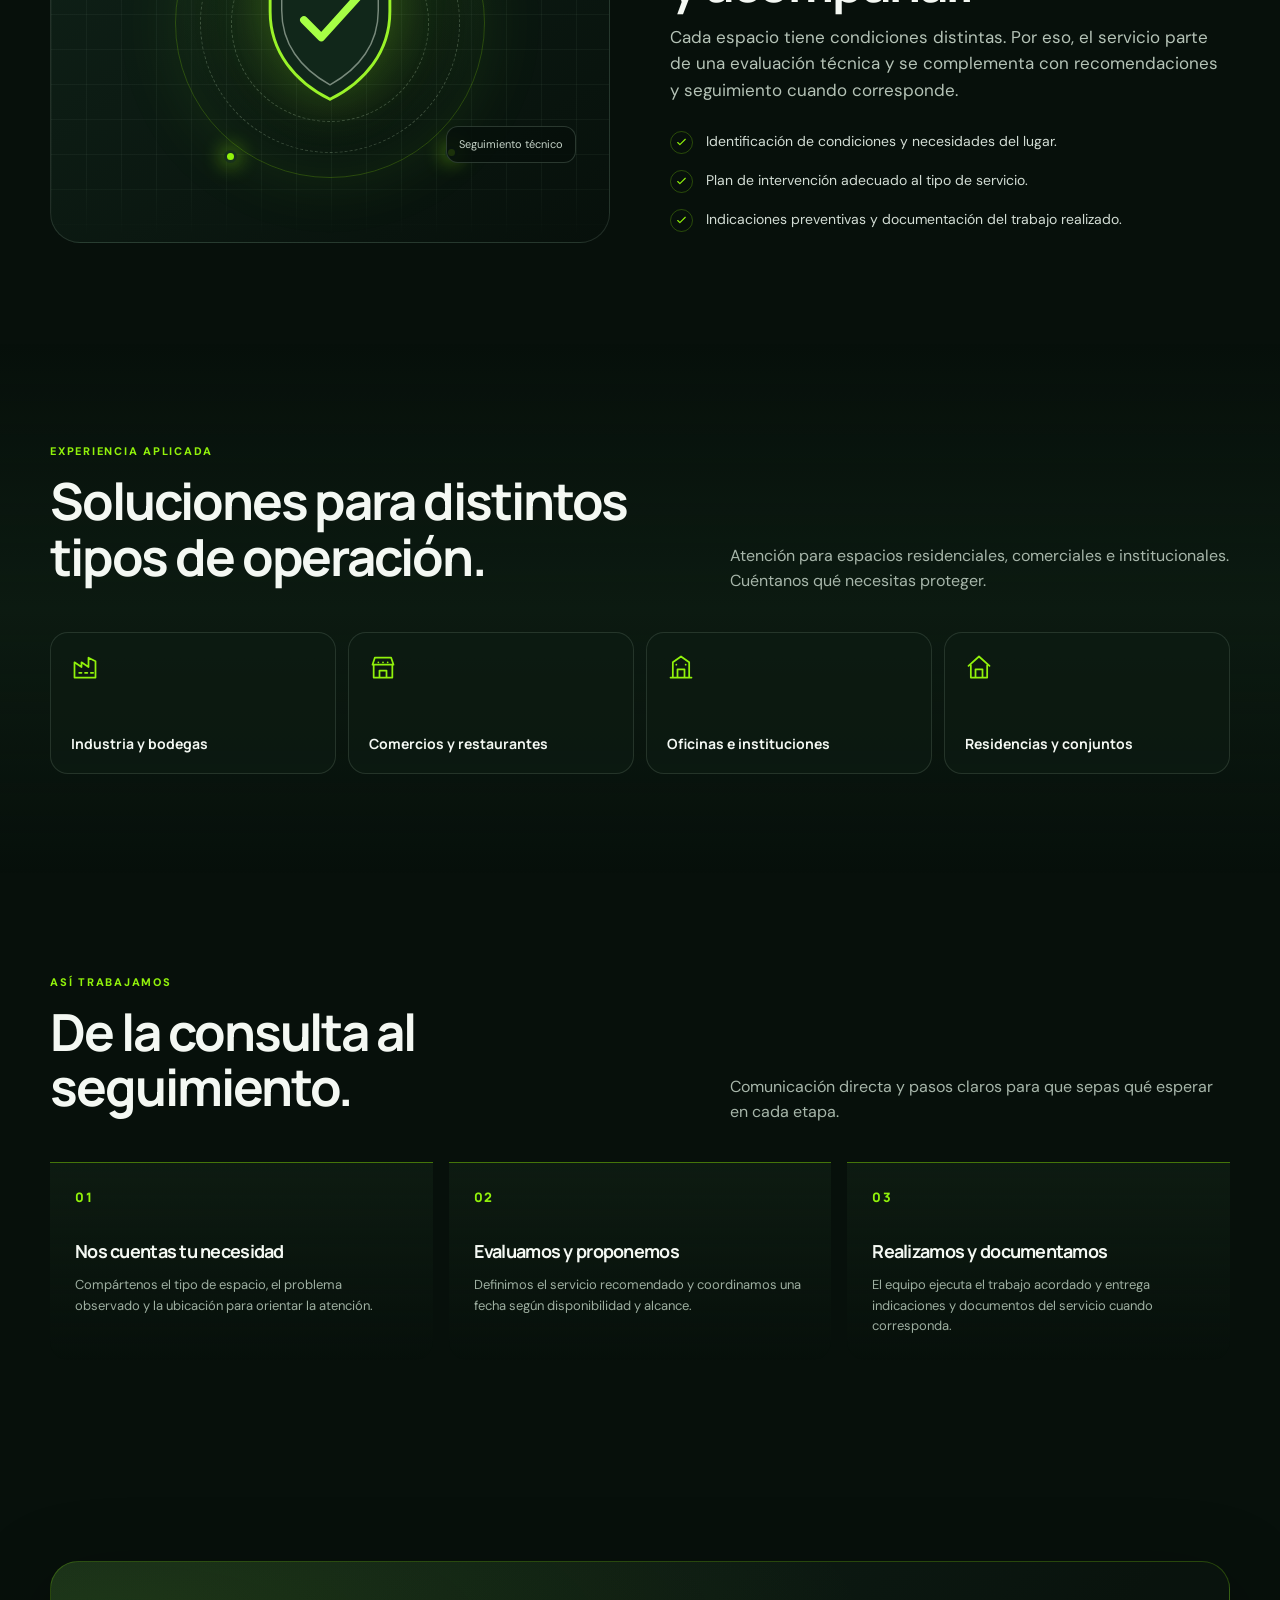
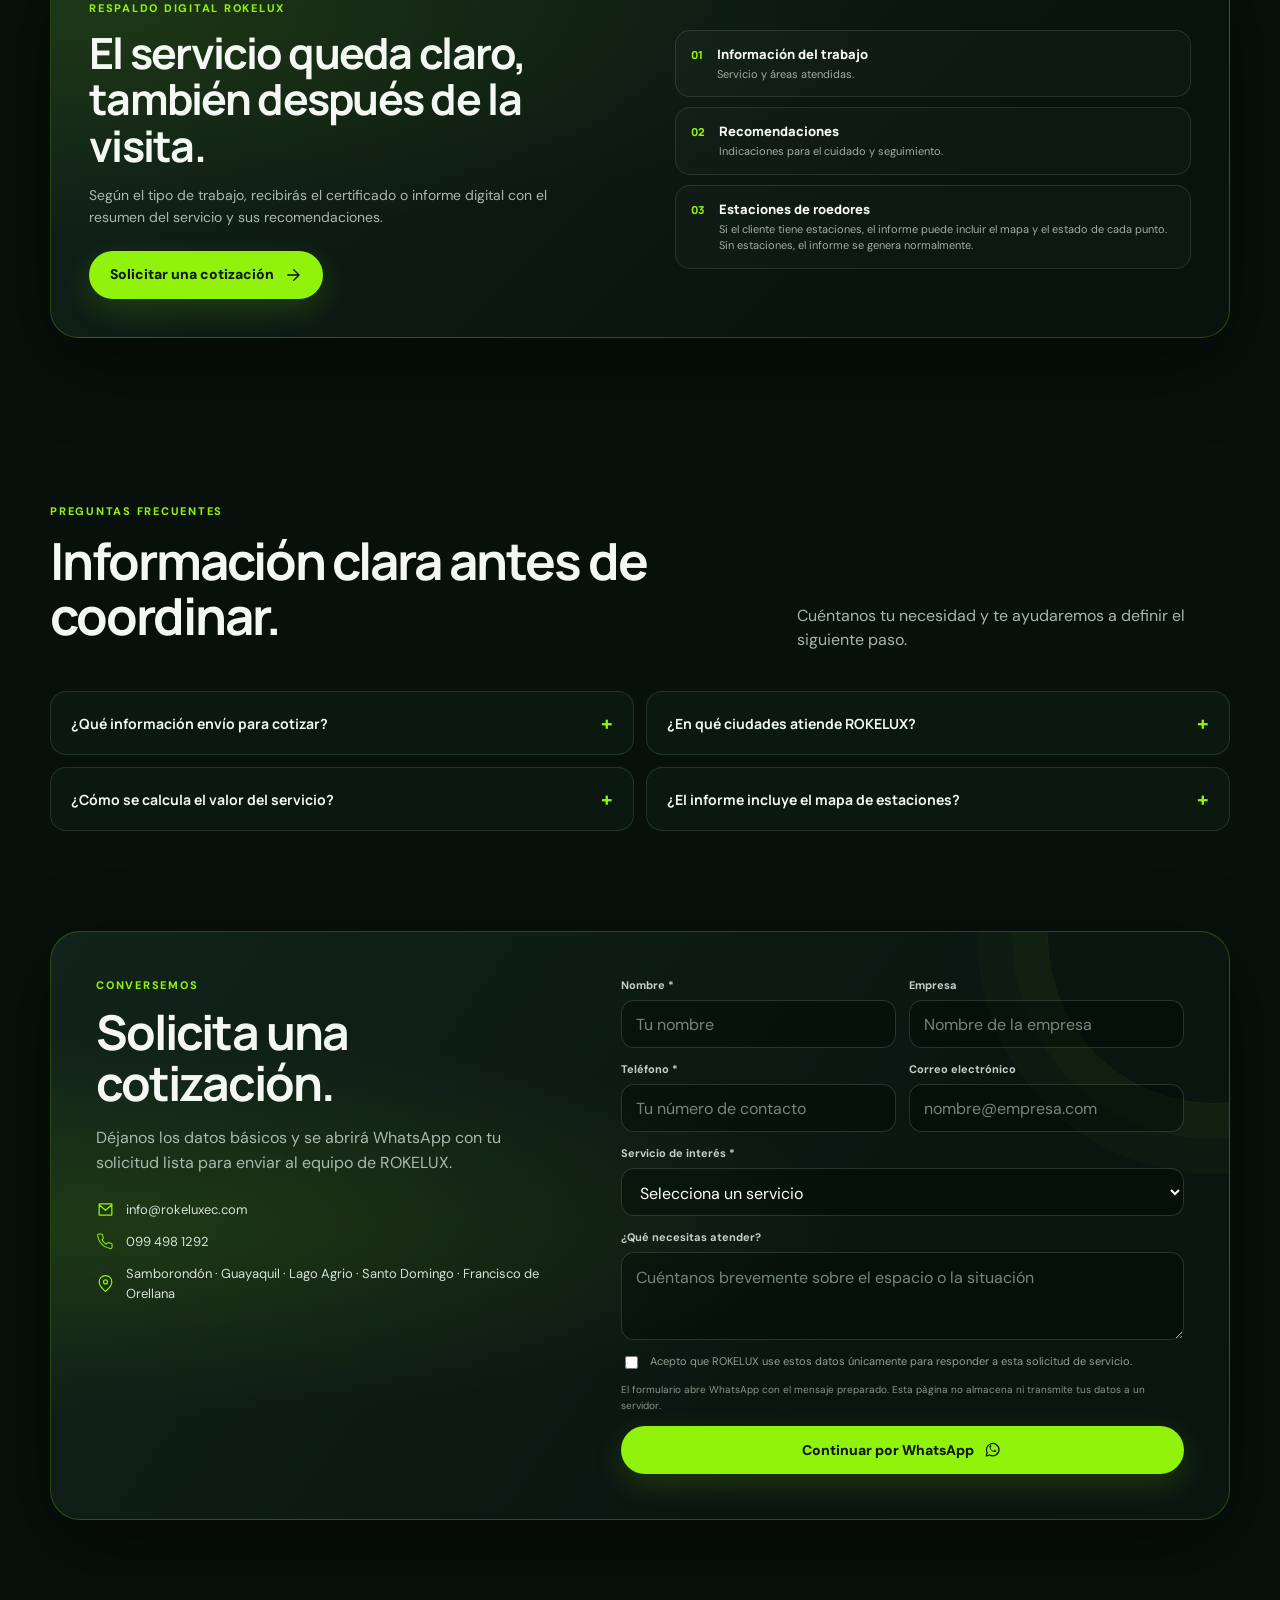
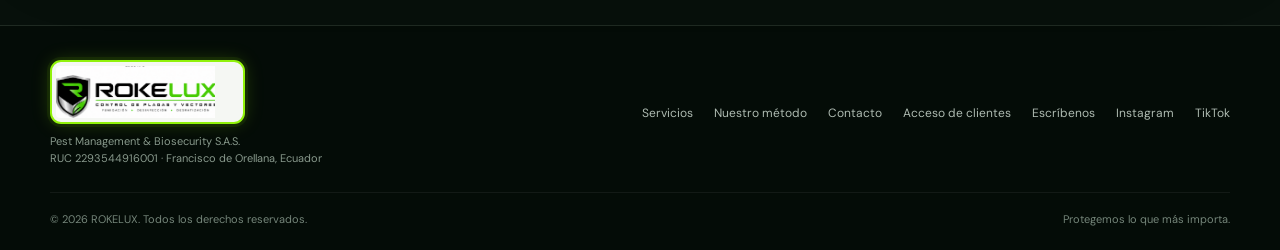
==== commit 3ec14fe6: "Add illustrated pest cards" ====
--- a/web-rokelux/index.html
+++ b/web-rokelux/index.html
@@ -85,12 +85,12 @@
     <section class="section wrap pest-guide" id="plagas" aria-labelledby="pest-guide-title">
       <div class="section-head"><div><span class="kicker">Información para prevenir</span><h2 id="pest-guide-title">Plagas frecuentes y riesgos asociados.</h2></div><p>Conocer la especie ayuda a elegir medidas de control y prevención adecuadas. Estas reseñas son generales y no sustituyen una evaluación técnica ni médica.</p></div>
       <div class="pest-grid">
-        <article class="pest-card"><span class="pest-tag">VECTOR</span><h3>Mosquitos</h3><p class="pest-about">Insectos que se reproducen en agua estancada; su presencia aumenta cuando hay recipientes o zonas con agua acumulada.</p><p><b>Riesgo asociado:</b> algunas especies de <i>Aedes</i> pueden transmitir dengue, chikungunya y Zika. El riesgo depende de la especie y la zona.</p><a href="https://www.paho.org/es/temas/dengue" target="_blank" rel="noopener noreferrer">Fuente: OPS/OMS ↗</a></article>
-        <article class="pest-card"><span class="pest-tag">ROEDOR</span><h3>Ratas y ratones</h3><p class="pest-about">Pueden ingresar en busca de alimento y refugio, dejar excretas y roer empaques, cables u otros materiales.</p><p><b>Riesgo asociado:</b> la orina de animales infectados puede contaminar agua o superficies y transmitir leptospirosis por exposición. También pueden contaminar alimentos.</p><a href="https://www.who.int/emergencies/disease-outbreak-news/item/2022-DON403" target="_blank" rel="noopener noreferrer">Fuente: OMS ↗</a></article>
-        <article class="pest-card"><span class="pest-tag">INSECTO</span><h3>Cucarachas</h3><p class="pest-about">Se refugian en grietas y zonas cálidas con humedad o alimento disponible; su actividad puede pasar inadvertida durante el día.</p><p><b>Riesgo asociado:</b> pueden contaminar alimentos y superficies con microorganismos; sus alérgenos también pueden desencadenar síntomas de alergia o asma en algunas personas.</p><a href="https://iris.who.int/bitstream/handle/10665/374300/9789240076143-eng.pdf?isAllowed=y&sequence=1" target="_blank" rel="noopener noreferrer">Fuente: OMS ↗</a></article>
-        <article class="pest-card"><span class="pest-tag">INSECTO</span><h3>Moscas</h3><p class="pest-about">Se sienten atraídas por residuos y materia orgánica; al posarse en alimentos o utensilios pueden trasladar contaminación.</p><p><b>Riesgo asociado:</b> algunas moscas pueden llevar microorganismos en el cuerpo y contaminar comida; esto puede contribuir a enfermedades transmitidas por alimentos, como salmonelosis.</p><a href="https://stacks.cdc.gov/view/cdc/189137/cdc_189137_DS1.pdf" target="_blank" rel="noopener noreferrer">Fuente: CDC ↗</a></article>
-        <article class="pest-card"><span class="pest-tag">VECTOR</span><h3>Chinches triatominas</h3><p class="pest-about">Algunas especies viven en grietas y pueden acercarse a viviendas; la identificación de la especie debe realizarla personal capacitado.</p><p><b>Riesgo asociado:</b> ciertas triatominas transmiten Chagas cuando las heces infectadas entran por una lesión o mucosas; no se transmite por la picadura en sí.</p><a href="https://www.paho.org/es/temas/enfermedad-chagas" target="_blank" rel="noopener noreferrer">Fuente: OPS/OMS ↗</a></article>
-        <article class="pest-card"><span class="pest-tag">PLAGA DE LA MADERA</span><h3>Termitas</h3><p class="pest-about">Insectos sociales que se alimentan de materiales con celulosa, como madera y papel. Su actividad puede permanecer oculta y deteriorar muebles o elementos de madera de una edificación.</p><p><b>Importancia:</b> el daño principal es material y estructural; no se consideran transmisoras habituales de enfermedades a las personas. Una inspección ayuda a confirmar su presencia y el alcance del daño.</p><a href="https://ask.ifas.ufl.edu/publication/IN1277" target="_blank" rel="noopener noreferrer">Fuente: UF/IFAS ↗</a></article>\n        <article class="pest-card"><span class="pest-tag">FAUNA SILVESTRE</span><h3>Murciélagos</h3><p class="pest-about">Son parte importante de los ecosistemas. Ante su presencia se recomienda evitar el contacto y solicitar evaluación especializada para manejar accesos de forma responsable.</p><p><b>Riesgo asociado:</b> una mordedura o arañazo requiere valoración sanitaria por posible exposición a rabia. En espacios con acumulación de guano, remover suelo contaminado puede generar exposición a hongos como <i>Histoplasma</i>.</p><a href="https://www.cdc.gov/rabies/prevention/bats.html" target="_blank" rel="noopener noreferrer">Rabia · CDC ↗</a><span class="source-separator">·</span><a href="https://www.cdc.gov/niosh/histoplasmosis/about/environment.html" target="_blank" rel="noopener noreferrer">Histoplasmosis · CDC ↗</a></article>
+        <article class="pest-card pest-mosquitos"><span class="pest-tag">VECTOR</span><div class="pest-visual" role="img" aria-label="Ilustración estilizada de mosquitos"><svg viewBox="0 0 184 108" fill="none" aria-hidden="true"><path d="M94 42 112 25m-18 17L74 25m20 17 6 28m-6-28-8 30m8-30L72 56m19-5 25 6m-25-1-20 8m22-1 19 15M82 35 68 18m31 18 15-16" fill="none" stroke="#c9ff8d" stroke-width="3" stroke-linecap="round" stroke-linejoin="round"/><ellipse cx="93" cy="42" rx="4" ry="19" fill="#9af329"/><path d="M90 40Q64 17 61 35q2 8 29 13m7-8q23-26 29-10-1 9-26 15" fill="#9af329" fill-opacity=".28" stroke="#c9ff8d" stroke-width="2"/></svg></div><h3>Mosquitos</h3><p class="pest-about">Insectos que se reproducen en agua estancada; su presencia aumenta cuando hay recipientes o zonas con agua acumulada.</p><p><b>Riesgo asociado:</b> algunas especies de <i>Aedes</i> pueden transmitir dengue, chikungunya y Zika. El riesgo depende de la especie y la zona.</p><a href="https://www.paho.org/es/temas/dengue" target="_blank" rel="noopener noreferrer">Fuente: OPS/OMS ↗</a></article>
+        <article class="pest-card pest-ratas-y-ratones"><span class="pest-tag">ROEDOR</span><div class="pest-visual" role="img" aria-label="Ilustración estilizada de ratas y ratones"><svg viewBox="0 0 184 108" fill="none" aria-hidden="true"><path d="M59 69c-8-12 2-31 23-35 18-4 35 5 39 20 4 14-5 25-20 28-13 3-31 1-42-6Z" fill="#9af329" fill-opacity=".34" stroke="#c9ff8d" stroke-width="3"/><circle cx="117" cy="43" r="12" fill="#9af329" fill-opacity=".35" stroke="#c9ff8d" stroke-width="3"/><circle cx="121" cy="42" r="2" fill="#d9ffc1"/><path d="M60 68c-14 2-21 14-13 20 8 6 21-3 26-7m28 2q5 11 18 8m-26-1q-8 8-18 5" fill="none" stroke="#c9ff8d" stroke-width="3" stroke-linecap="round"/></svg></div><h3>Ratas y ratones</h3><p class="pest-about">Pueden ingresar en busca de alimento y refugio, dejar excretas y roer empaques, cables u otros materiales.</p><p><b>Riesgo asociado:</b> la orina de animales infectados puede contaminar agua o superficies y transmitir leptospirosis por exposición. También pueden contaminar alimentos.</p><a href="https://www.who.int/emergencies/disease-outbreak-news/item/2022-DON403" target="_blank" rel="noopener noreferrer">Fuente: OMS ↗</a></article>
+        <article class="pest-card pest-cucarachas"><span class="pest-tag">INSECTO</span><div class="pest-visual" role="img" aria-label="Ilustración estilizada de cucarachas"><svg viewBox="0 0 184 108" fill="none" aria-hidden="true"><path d="M92 25c17 0 28 16 28 34 0 18-11 29-28 29S64 77 64 59c0-18 11-34 28-34Z" fill="#9af329" fill-opacity=".38" stroke="#c9ff8d" stroke-width="3"/><path d="M92 28v57m-24-42L51 31m19 21L48 52m21 15-18 14m64-52 17-14m-14 35 21-1m-23 16 18 15M84 28 76 14m24 14 8-14" fill="none" stroke="#c9ff8d" stroke-width="2.5" stroke-linecap="round"/><path d="M72 42q20 8 40 0m-42 17q22 8 44 0m-39 17q17 6 34 0" fill="none" stroke="#d9ffc1" stroke-opacity=".8" stroke-width="2"/></svg></div><h3>Cucarachas</h3><p class="pest-about">Se refugian en grietas y zonas cálidas con humedad o alimento disponible; su actividad puede pasar inadvertida durante el día.</p><p><b>Riesgo asociado:</b> pueden contaminar alimentos y superficies con microorganismos; sus alérgenos también pueden desencadenar síntomas de alergia o asma en algunas personas.</p><a href="https://iris.who.int/bitstream/handle/10665/374300/9789240076143-eng.pdf?isAllowed=y&sequence=1" target="_blank" rel="noopener noreferrer">Fuente: OMS ↗</a></article>
+        <article class="pest-card pest-moscas"><span class="pest-tag">INSECTO</span><div class="pest-visual" role="img" aria-label="Ilustración estilizada de moscas"><svg viewBox="0 0 184 108" fill="none" aria-hidden="true"><ellipse cx="94" cy="52" rx="10" ry="24" fill="#9af329" fill-opacity=".44" stroke="#c9ff8d" stroke-width="3"/><circle cx="94" cy="27" r="8" fill="#9af329" fill-opacity=".5" stroke="#c9ff8d" stroke-width="3"/><path d="M86 38Q55 11 53 32q0 11 32 18m17-12q31-27 34-6 0 11-32 18M85 51 66 61m21 0-19 13m31-23 20 9m-18 5 18 12m-27-17 1 21m-7-65L79 12m28 14 8-12" fill="none" stroke="#c9ff8d" stroke-width="2.6" stroke-linecap="round" stroke-linejoin="round"/><circle cx="91" cy="25" r="1.7" fill="#d9ffc1"/><circle cx="97" cy="25" r="1.7" fill="#d9ffc1"/></svg></div><h3>Moscas</h3><p class="pest-about">Se sienten atraídas por residuos y materia orgánica; al posarse en alimentos o utensilios pueden trasladar contaminación.</p><p><b>Riesgo asociado:</b> algunas moscas pueden llevar microorganismos en el cuerpo y contaminar comida; esto puede contribuir a enfermedades transmitidas por alimentos, como salmonelosis.</p><a href="https://stacks.cdc.gov/view/cdc/189137/cdc_189137_DS1.pdf" target="_blank" rel="noopener noreferrer">Fuente: CDC ↗</a></article>
+        <article class="pest-card pest-chinches-triatominas"><span class="pest-tag">VECTOR</span><div class="pest-visual" role="img" aria-label="Ilustración estilizada de chinches triatominas"><svg viewBox="0 0 184 108" fill="none" aria-hidden="true"><path d="M91 26q-22 9-22 32 0 24 23 31 23-7 23-31 0-23-22-32Z" fill="#9af329" fill-opacity=".36" stroke="#c9ff8d" stroke-width="3"/><path d="M92 28v59M74 44l-20-11m18 25-24 2m29 11-20 14m50-41 20-11m-18 25 24 2m-29 11 20 14M85 28l-8-14m22 14 8-14" fill="none" stroke="#c9ff8d" stroke-width="2.5" stroke-linecap="round"/><path d="M75 43q17 10 34 0m-37 16q20 10 40 0m-33 17q13 7 26 0" fill="none" stroke="#d9ffc1" stroke-width="2"/></svg></div><h3>Chinches triatominas</h3><p class="pest-about">Algunas especies viven en grietas y pueden acercarse a viviendas; la identificación de la especie debe realizarla personal capacitado.</p><p><b>Riesgo asociado:</b> ciertas triatominas transmiten Chagas cuando las heces infectadas entran por una lesión o mucosas; no se transmite por la picadura en sí.</p><a href="https://www.paho.org/es/temas/enfermedad-chagas" target="_blank" rel="noopener noreferrer">Fuente: OPS/OMS ↗</a></article>
+        <article class="pest-card pest-termitas"><span class="pest-tag">PLAGA DE LA MADERA</span><div class="pest-visual" role="img" aria-label="Ilustración estilizada de termitas"><svg viewBox="0 0 184 108" fill="none" aria-hidden="true"><circle cx="92" cy="27" r="10" fill="#9af329" fill-opacity=".45" stroke="#c9ff8d" stroke-width="3"/><ellipse cx="92" cy="52" rx="12" ry="16" fill="#9af329" fill-opacity=".35" stroke="#c9ff8d" stroke-width="3"/><ellipse cx="92" cy="77" rx="14" ry="13" fill="#9af329" fill-opacity=".48" stroke="#c9ff8d" stroke-width="3"/><path d="M85 19 75 10m24 9 10-9M80 47 62 37m18 21-20 2m21 11-17 12m46-46 18-10m-17 32 20 2m-21 10 17 12m-31-8v22" fill="none" stroke="#c9ff8d" stroke-width="2.5" stroke-linecap="round"/><path d="M84 72h16m-16 7h16" stroke="#d9ffc1" stroke-width="2"/></svg></div><h3>Termitas</h3><p class="pest-about">Insectos sociales que se alimentan de materiales con celulosa, como madera y papel. Su actividad puede permanecer oculta y deteriorar muebles o elementos de madera de una edificación.</p><p><b>Importancia:</b> el daño principal es material y estructural; no se consideran transmisoras habituales de enfermedades a las personas. Una inspección ayuda a confirmar su presencia y el alcance del daño.</p><a href="https://ask.ifas.ufl.edu/publication/IN1277" target="_blank" rel="noopener noreferrer">Fuente: UF/IFAS ↗</a></article>\n        <article class="pest-card pest-murcielagos"><span class="pest-tag">FAUNA SILVESTRE</span><div class="pest-visual" role="img" aria-label="Ilustración estilizada de murciélagos"><svg viewBox="0 0 184 108" fill="none" aria-hidden="true"><path d="M92 57c-12-16-26-26-44-30l9 20-24-10 8 23-23-7 16 21c12 14 25 18 39 14 8-2 13-8 19-15 6 7 11 13 19 15 14 4 27 0 39-14l16-21-23 7 8-23-24 10 9-20c-18 4-32 14-44 30Z" fill="#9af329" fill-opacity=".38" stroke="#c9ff8d" stroke-width="3" stroke-linejoin="round"/><path d="M92 54v34m-9-11 9 11 9-11" fill="none" stroke="#d9ffc1" stroke-width="3" stroke-linecap="round" stroke-linejoin="round"/></svg></div><h3>Murciélagos</h3><p class="pest-about">Son parte importante de los ecosistemas. Ante su presencia se recomienda evitar el contacto y solicitar evaluación especializada para manejar accesos de forma responsable.</p><p><b>Riesgo asociado:</b> una mordedura o arañazo requiere valoración sanitaria por posible exposición a rabia. En espacios con acumulación de guano, remover suelo contaminado puede generar exposición a hongos como <i>Histoplasma</i>.</p><a href="https://www.cdc.gov/rabies/prevention/bats.html" target="_blank" rel="noopener noreferrer">Rabia · CDC ↗</a><span class="source-separator">·</span><a href="https://www.cdc.gov/niosh/histoplasmosis/about/environment.html" target="_blank" rel="noopener noreferrer">Histoplasmosis · CDC ↗</a></article>
       </div>
       <p class="pest-disclaimer">La presencia de una plaga no significa que exista una enfermedad. El riesgo varía según la especie, la zona y el tipo de exposición. Si hubo contacto con fauna silvestre o hay síntomas, consulta a un profesional de salud o a la autoridad sanitaria.</p>
     </section>
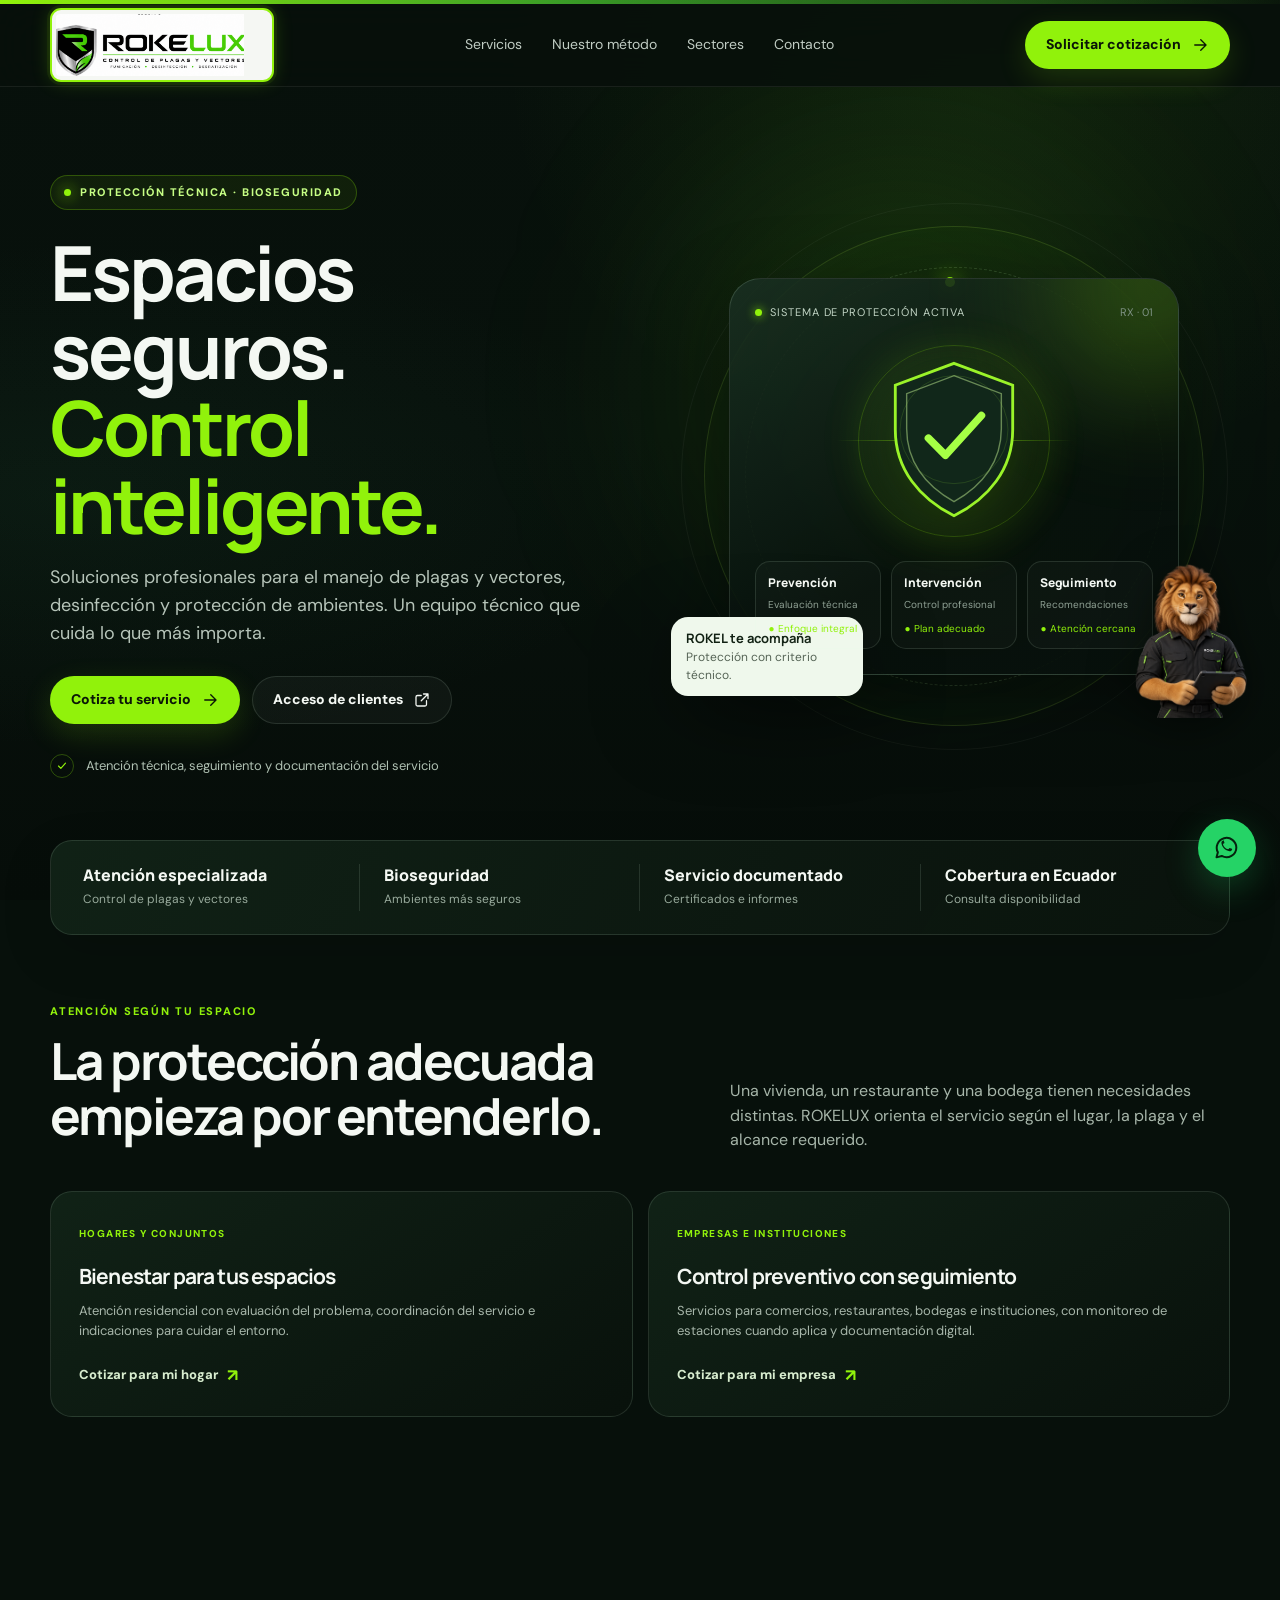
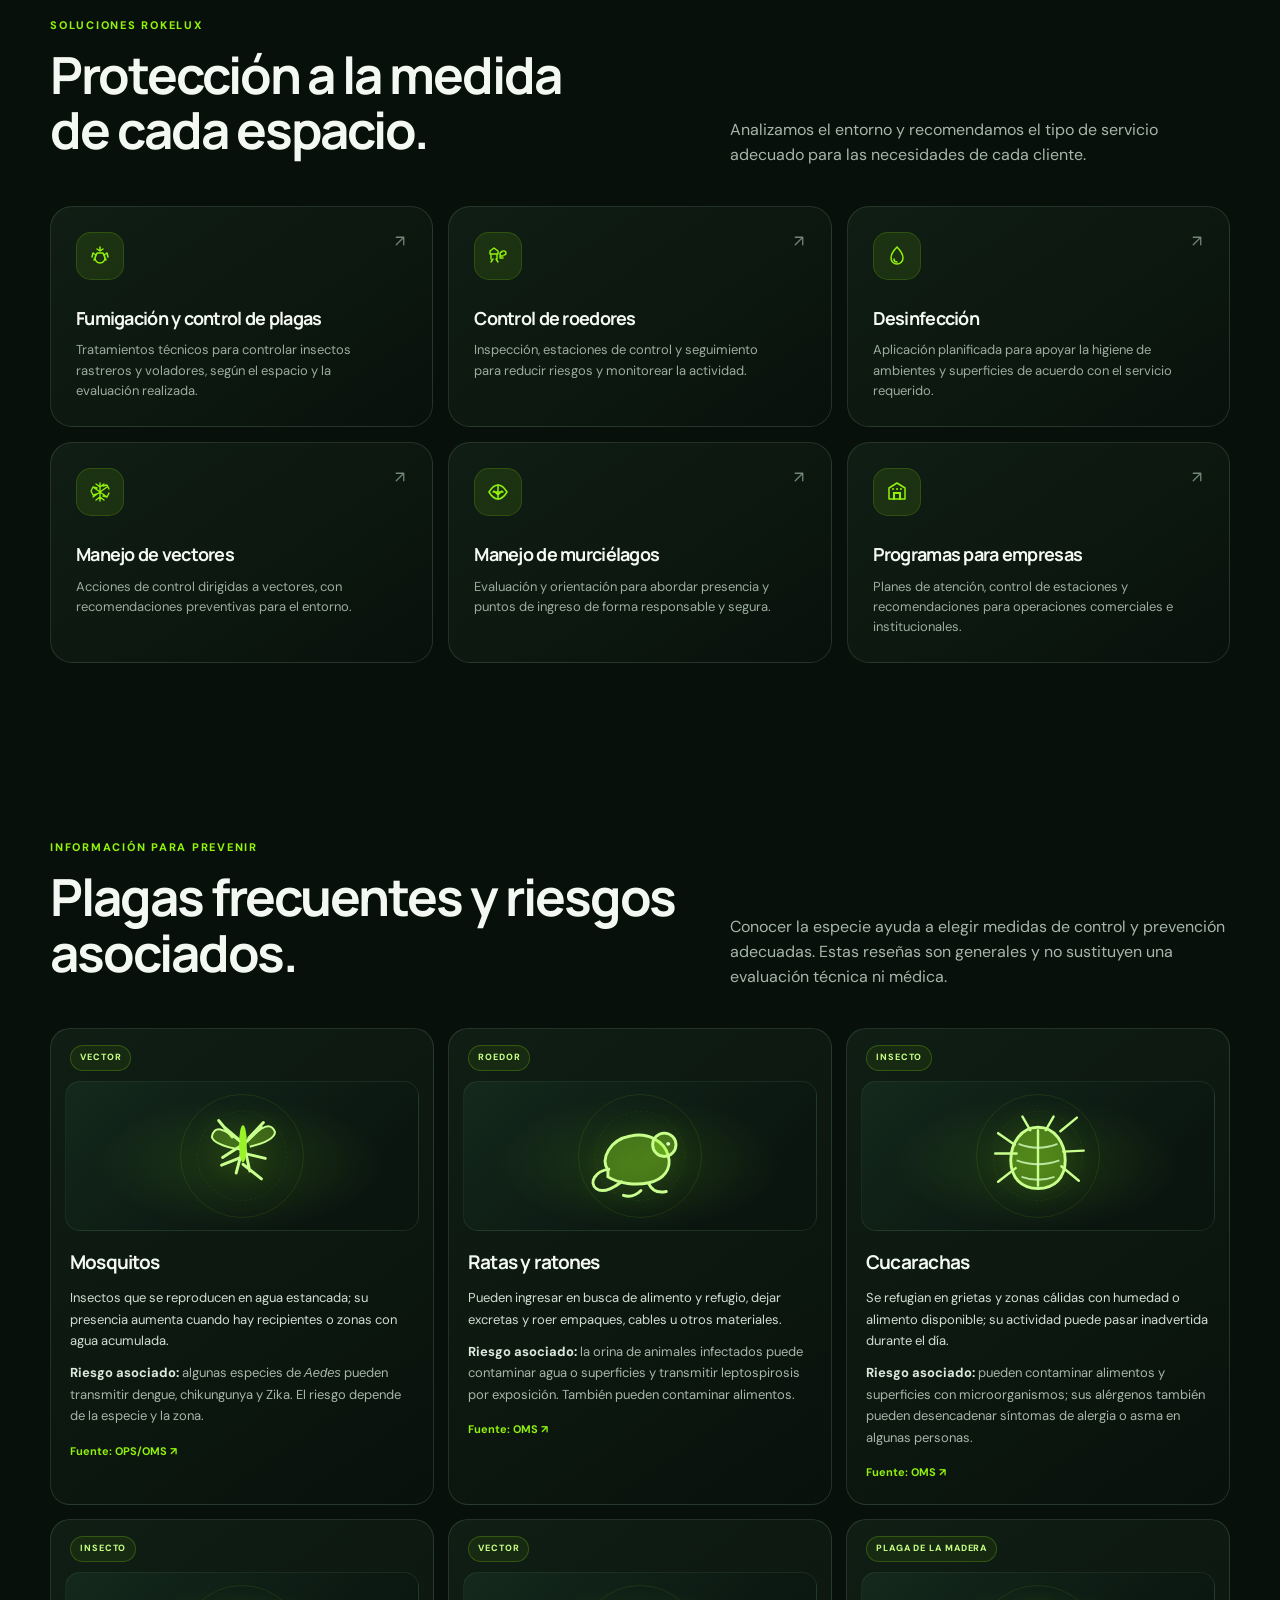
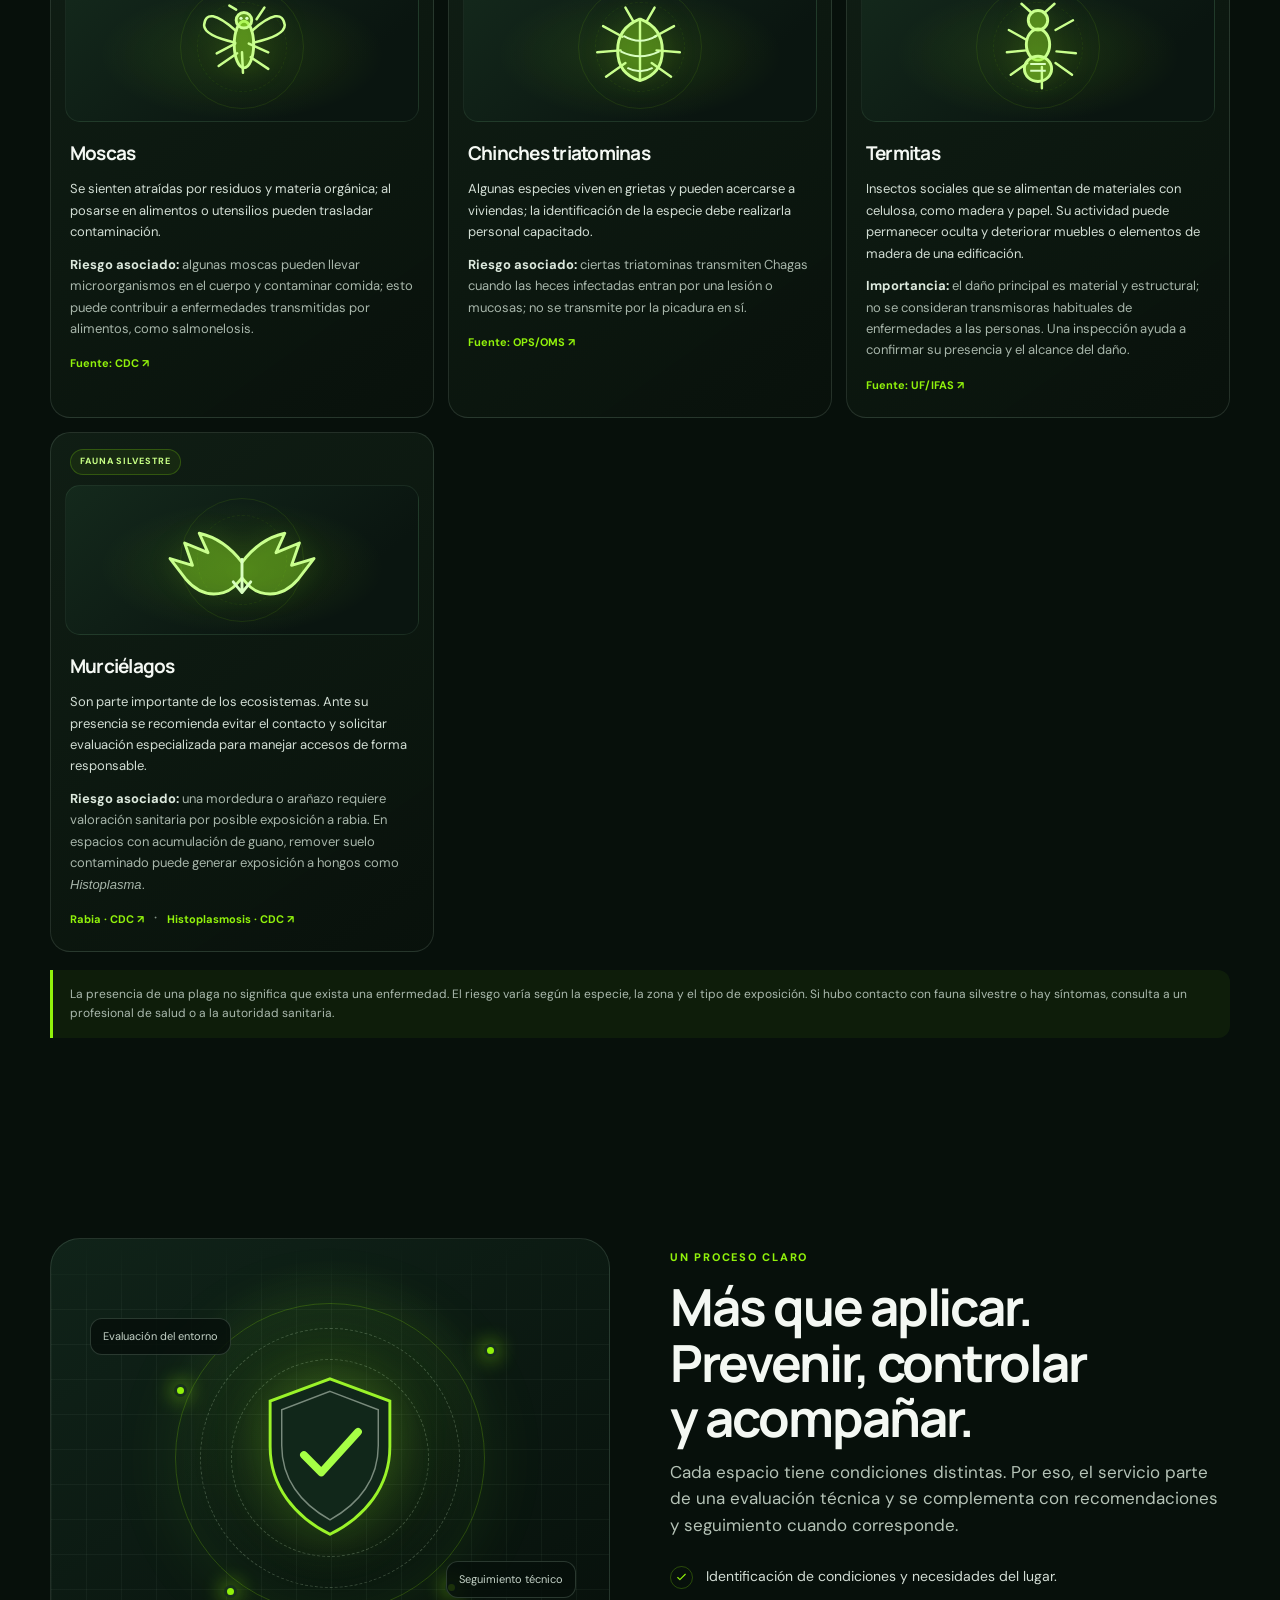
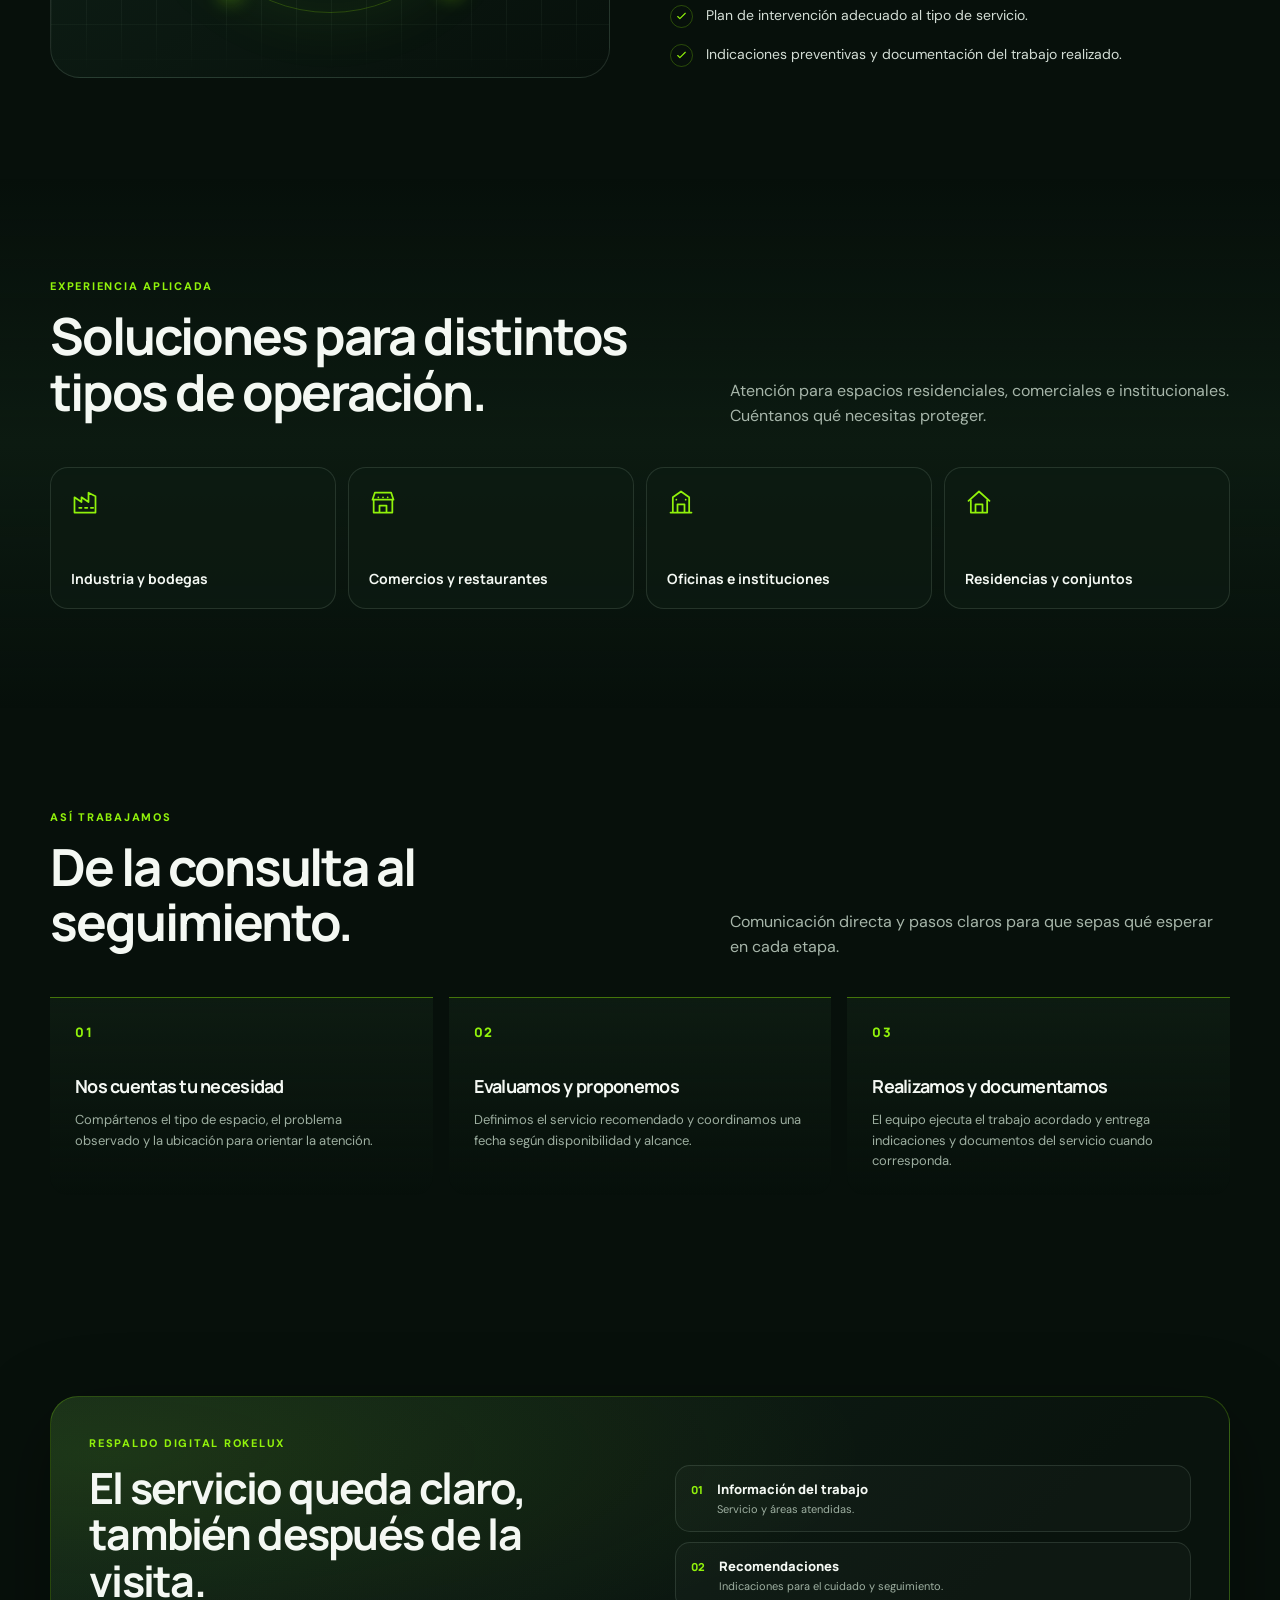
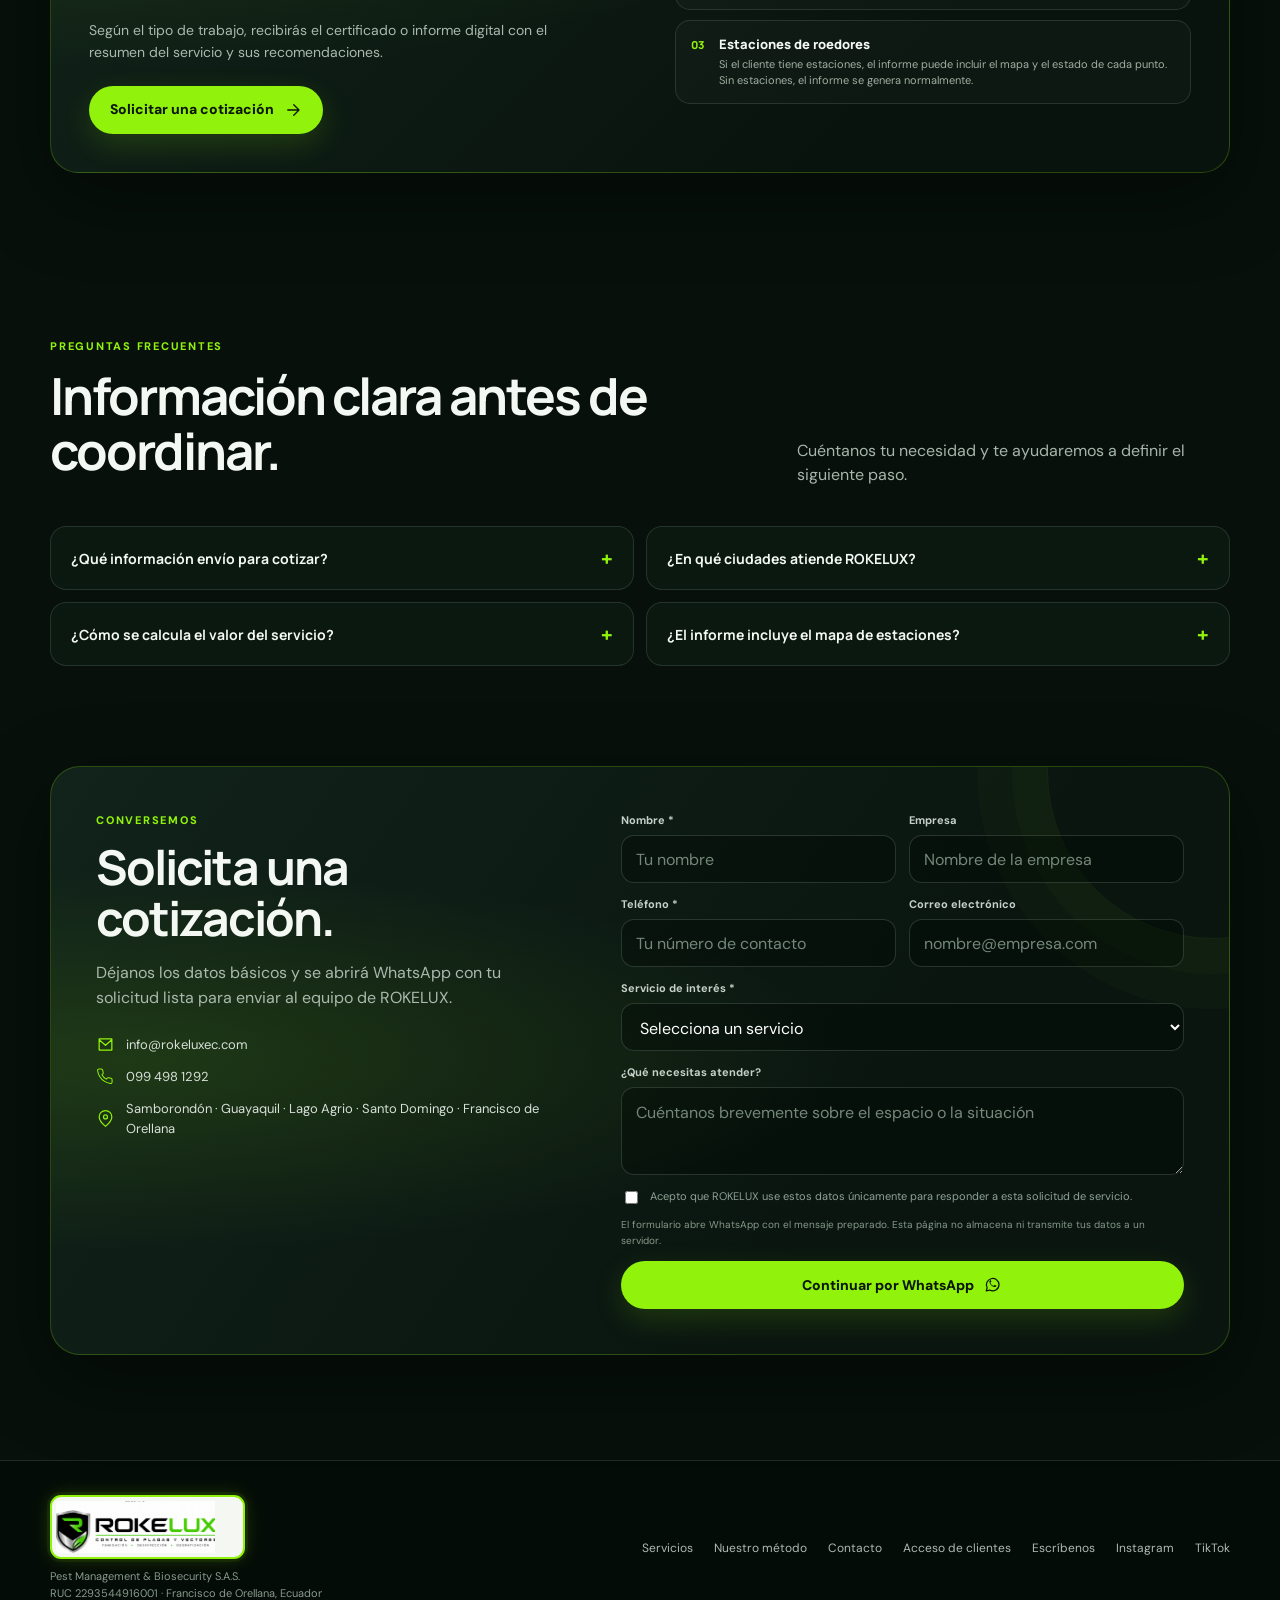
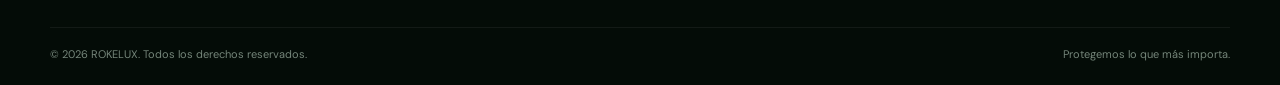
==== commit e2f45bb3: "Fix pest guide card separator" ====
--- a/web-rokelux/index.html
+++ b/web-rokelux/index.html
@@ -90,7 +90,8 @@
         <article class="pest-card pest-cucarachas"><span class="pest-tag">INSECTO</span><div class="pest-visual" role="img" aria-label="Ilustración estilizada de cucarachas"><svg viewBox="0 0 184 108" fill="none" aria-hidden="true"><path d="M92 25c17 0 28 16 28 34 0 18-11 29-28 29S64 77 64 59c0-18 11-34 28-34Z" fill="#9af329" fill-opacity=".38" stroke="#c9ff8d" stroke-width="3"/><path d="M92 28v57m-24-42L51 31m19 21L48 52m21 15-18 14m64-52 17-14m-14 35 21-1m-23 16 18 15M84 28 76 14m24 14 8-14" fill="none" stroke="#c9ff8d" stroke-width="2.5" stroke-linecap="round"/><path d="M72 42q20 8 40 0m-42 17q22 8 44 0m-39 17q17 6 34 0" fill="none" stroke="#d9ffc1" stroke-opacity=".8" stroke-width="2"/></svg></div><h3>Cucarachas</h3><p class="pest-about">Se refugian en grietas y zonas cálidas con humedad o alimento disponible; su actividad puede pasar inadvertida durante el día.</p><p><b>Riesgo asociado:</b> pueden contaminar alimentos y superficies con microorganismos; sus alérgenos también pueden desencadenar síntomas de alergia o asma en algunas personas.</p><a href="https://iris.who.int/bitstream/handle/10665/374300/9789240076143-eng.pdf?isAllowed=y&sequence=1" target="_blank" rel="noopener noreferrer">Fuente: OMS ↗</a></article>
         <article class="pest-card pest-moscas"><span class="pest-tag">INSECTO</span><div class="pest-visual" role="img" aria-label="Ilustración estilizada de moscas"><svg viewBox="0 0 184 108" fill="none" aria-hidden="true"><ellipse cx="94" cy="52" rx="10" ry="24" fill="#9af329" fill-opacity=".44" stroke="#c9ff8d" stroke-width="3"/><circle cx="94" cy="27" r="8" fill="#9af329" fill-opacity=".5" stroke="#c9ff8d" stroke-width="3"/><path d="M86 38Q55 11 53 32q0 11 32 18m17-12q31-27 34-6 0 11-32 18M85 51 66 61m21 0-19 13m31-23 20 9m-18 5 18 12m-27-17 1 21m-7-65L79 12m28 14 8-12" fill="none" stroke="#c9ff8d" stroke-width="2.6" stroke-linecap="round" stroke-linejoin="round"/><circle cx="91" cy="25" r="1.7" fill="#d9ffc1"/><circle cx="97" cy="25" r="1.7" fill="#d9ffc1"/></svg></div><h3>Moscas</h3><p class="pest-about">Se sienten atraídas por residuos y materia orgánica; al posarse en alimentos o utensilios pueden trasladar contaminación.</p><p><b>Riesgo asociado:</b> algunas moscas pueden llevar microorganismos en el cuerpo y contaminar comida; esto puede contribuir a enfermedades transmitidas por alimentos, como salmonelosis.</p><a href="https://stacks.cdc.gov/view/cdc/189137/cdc_189137_DS1.pdf" target="_blank" rel="noopener noreferrer">Fuente: CDC ↗</a></article>
         <article class="pest-card pest-chinches-triatominas"><span class="pest-tag">VECTOR</span><div class="pest-visual" role="img" aria-label="Ilustración estilizada de chinches triatominas"><svg viewBox="0 0 184 108" fill="none" aria-hidden="true"><path d="M91 26q-22 9-22 32 0 24 23 31 23-7 23-31 0-23-22-32Z" fill="#9af329" fill-opacity=".36" stroke="#c9ff8d" stroke-width="3"/><path d="M92 28v59M74 44l-20-11m18 25-24 2m29 11-20 14m50-41 20-11m-18 25 24 2m-29 11 20 14M85 28l-8-14m22 14 8-14" fill="none" stroke="#c9ff8d" stroke-width="2.5" stroke-linecap="round"/><path d="M75 43q17 10 34 0m-37 16q20 10 40 0m-33 17q13 7 26 0" fill="none" stroke="#d9ffc1" stroke-width="2"/></svg></div><h3>Chinches triatominas</h3><p class="pest-about">Algunas especies viven en grietas y pueden acercarse a viviendas; la identificación de la especie debe realizarla personal capacitado.</p><p><b>Riesgo asociado:</b> ciertas triatominas transmiten Chagas cuando las heces infectadas entran por una lesión o mucosas; no se transmite por la picadura en sí.</p><a href="https://www.paho.org/es/temas/enfermedad-chagas" target="_blank" rel="noopener noreferrer">Fuente: OPS/OMS ↗</a></article>
-        <article class="pest-card pest-termitas"><span class="pest-tag">PLAGA DE LA MADERA</span><div class="pest-visual" role="img" aria-label="Ilustración estilizada de termitas"><svg viewBox="0 0 184 108" fill="none" aria-hidden="true"><circle cx="92" cy="27" r="10" fill="#9af329" fill-opacity=".45" stroke="#c9ff8d" stroke-width="3"/><ellipse cx="92" cy="52" rx="12" ry="16" fill="#9af329" fill-opacity=".35" stroke="#c9ff8d" stroke-width="3"/><ellipse cx="92" cy="77" rx="14" ry="13" fill="#9af329" fill-opacity=".48" stroke="#c9ff8d" stroke-width="3"/><path d="M85 19 75 10m24 9 10-9M80 47 62 37m18 21-20 2m21 11-17 12m46-46 18-10m-17 32 20 2m-21 10 17 12m-31-8v22" fill="none" stroke="#c9ff8d" stroke-width="2.5" stroke-linecap="round"/><path d="M84 72h16m-16 7h16" stroke="#d9ffc1" stroke-width="2"/></svg></div><h3>Termitas</h3><p class="pest-about">Insectos sociales que se alimentan de materiales con celulosa, como madera y papel. Su actividad puede permanecer oculta y deteriorar muebles o elementos de madera de una edificación.</p><p><b>Importancia:</b> el daño principal es material y estructural; no se consideran transmisoras habituales de enfermedades a las personas. Una inspección ayuda a confirmar su presencia y el alcance del daño.</p><a href="https://ask.ifas.ufl.edu/publication/IN1277" target="_blank" rel="noopener noreferrer">Fuente: UF/IFAS ↗</a></article>\n        <article class="pest-card pest-murcielagos"><span class="pest-tag">FAUNA SILVESTRE</span><div class="pest-visual" role="img" aria-label="Ilustración estilizada de murciélagos"><svg viewBox="0 0 184 108" fill="none" aria-hidden="true"><path d="M92 57c-12-16-26-26-44-30l9 20-24-10 8 23-23-7 16 21c12 14 25 18 39 14 8-2 13-8 19-15 6 7 11 13 19 15 14 4 27 0 39-14l16-21-23 7 8-23-24 10 9-20c-18 4-32 14-44 30Z" fill="#9af329" fill-opacity=".38" stroke="#c9ff8d" stroke-width="3" stroke-linejoin="round"/><path d="M92 54v34m-9-11 9 11 9-11" fill="none" stroke="#d9ffc1" stroke-width="3" stroke-linecap="round" stroke-linejoin="round"/></svg></div><h3>Murciélagos</h3><p class="pest-about">Son parte importante de los ecosistemas. Ante su presencia se recomienda evitar el contacto y solicitar evaluación especializada para manejar accesos de forma responsable.</p><p><b>Riesgo asociado:</b> una mordedura o arañazo requiere valoración sanitaria por posible exposición a rabia. En espacios con acumulación de guano, remover suelo contaminado puede generar exposición a hongos como <i>Histoplasma</i>.</p><a href="https://www.cdc.gov/rabies/prevention/bats.html" target="_blank" rel="noopener noreferrer">Rabia · CDC ↗</a><span class="source-separator">·</span><a href="https://www.cdc.gov/niosh/histoplasmosis/about/environment.html" target="_blank" rel="noopener noreferrer">Histoplasmosis · CDC ↗</a></article>
+        <article class="pest-card pest-termitas"><span class="pest-tag">PLAGA DE LA MADERA</span><div class="pest-visual" role="img" aria-label="Ilustración estilizada de termitas"><svg viewBox="0 0 184 108" fill="none" aria-hidden="true"><circle cx="92" cy="27" r="10" fill="#9af329" fill-opacity=".45" stroke="#c9ff8d" stroke-width="3"/><ellipse cx="92" cy="52" rx="12" ry="16" fill="#9af329" fill-opacity=".35" stroke="#c9ff8d" stroke-width="3"/><ellipse cx="92" cy="77" rx="14" ry="13" fill="#9af329" fill-opacity=".48" stroke="#c9ff8d" stroke-width="3"/><path d="M85 19 75 10m24 9 10-9M80 47 62 37m18 21-20 2m21 11-17 12m46-46 18-10m-17 32 20 2m-21 10 17 12m-31-8v22" fill="none" stroke="#c9ff8d" stroke-width="2.5" stroke-linecap="round"/><path d="M84 72h16m-16 7h16" stroke="#d9ffc1" stroke-width="2"/></svg></div><h3>Termitas</h3><p class="pest-about">Insectos sociales que se alimentan de materiales con celulosa, como madera y papel. Su actividad puede permanecer oculta y deteriorar muebles o elementos de madera de una edificación.</p><p><b>Importancia:</b> el daño principal es material y estructural; no se consideran transmisoras habituales de enfermedades a las personas. Una inspección ayuda a confirmar su presencia y el alcance del daño.</p><a href="https://ask.ifas.ufl.edu/publication/IN1277" target="_blank" rel="noopener noreferrer">Fuente: UF/IFAS ↗</a></article>
+        <article class="pest-card pest-murcielagos"><span class="pest-tag">FAUNA SILVESTRE</span><div class="pest-visual" role="img" aria-label="Ilustración estilizada de murciélagos"><svg viewBox="0 0 184 108" fill="none" aria-hidden="true"><path d="M92 57c-12-16-26-26-44-30l9 20-24-10 8 23-23-7 16 21c12 14 25 18 39 14 8-2 13-8 19-15 6 7 11 13 19 15 14 4 27 0 39-14l16-21-23 7 8-23-24 10 9-20c-18 4-32 14-44 30Z" fill="#9af329" fill-opacity=".38" stroke="#c9ff8d" stroke-width="3" stroke-linejoin="round"/><path d="M92 54v34m-9-11 9 11 9-11" fill="none" stroke="#d9ffc1" stroke-width="3" stroke-linecap="round" stroke-linejoin="round"/></svg></div><h3>Murciélagos</h3><p class="pest-about">Son parte importante de los ecosistemas. Ante su presencia se recomienda evitar el contacto y solicitar evaluación especializada para manejar accesos de forma responsable.</p><p><b>Riesgo asociado:</b> una mordedura o arañazo requiere valoración sanitaria por posible exposición a rabia. En espacios con acumulación de guano, remover suelo contaminado puede generar exposición a hongos como <i>Histoplasma</i>.</p><a href="https://www.cdc.gov/rabies/prevention/bats.html" target="_blank" rel="noopener noreferrer">Rabia · CDC ↗</a><span class="source-separator">·</span><a href="https://www.cdc.gov/niosh/histoplasmosis/about/environment.html" target="_blank" rel="noopener noreferrer">Histoplasmosis · CDC ↗</a></article>
       </div>
       <p class="pest-disclaimer">La presencia de una plaga no significa que exista una enfermedad. El riesgo varía según la especie, la zona y el tipo de exposición. Si hubo contacto con fauna silvestre o hay síntomas, consulta a un profesional de salud o a la autoridad sanitaria.</p>
     </section>
--- a/web-rokelux/site.css
+++ b/web-rokelux/site.css
@@ -23,3 +23,13 @@
 .pest-guide{padding-top:76px}.pest-grid{display:grid;grid-template-columns:repeat(3,minmax(0,1fr));gap:14px}.pest-card{padding:23px;border:1px solid var(--line);border-radius:20px;background:linear-gradient(145deg,rgba(17,31,22,.92),rgba(9,18,12,.95))}.pest-card h3{font-size:19px;margin:0 0 12px}.pest-card p{font-size:13px;line-height:1.65;color:#a7b6aa;margin:0 0 11px}.pest-card p b{color:#dce9dd}.pest-card .pest-about{color:#d2ded4}.pest-tag{display:inline-block;margin-bottom:13px;padding:5px 9px;border:1px solid rgba(145,242,11,.23);border-radius:999px;color:#c7ff85;background:rgba(145,242,11,.06);font-size:9px;font-weight:800;letter-spacing:.1em}.pest-card a{color:var(--lime);font-size:11px;font-weight:700}.pest-card a:hover{text-decoration:underline}.source-separator{padding:0 5px;color:#829285}.pest-disclaimer{margin:18px 0 0;padding:15px 17px;border-left:3px solid var(--lime);border-radius:0 12px 12px 0;background:rgba(145,242,11,.055);color:#aab9ad;font-size:12px;line-height:1.6}
 @media(max-width:980px){.pest-grid{grid-template-columns:repeat(2,minmax(0,1fr))}}
 @media(max-width:720px){.pest-guide{padding-top:55px}.pest-grid{grid-template-columns:1fr}.pest-card{padding:20px}.pest-card h3{font-size:18px}}
+
+/* Ilustraciones editoriales para fichas de plagas */
+.pest-card{padding:14px;overflow:hidden}.pest-card .pest-tag{margin:2px 0 10px 5px}
+.pest-visual{height:150px;display:grid;place-items:center;overflow:hidden;position:relative;border:1px solid rgba(180,255,190,.09);border-radius:15px;background:radial-gradient(ellipse at 50% 55%,rgba(145,242,11,.12),transparent 57%),linear-gradient(140deg,#14291c,#0a1510 76%);margin-bottom:17px}
+.pest-visual:before,.pest-visual:after{content:"";position:absolute;border:1px solid rgba(145,242,11,.1);border-radius:50%;width:122px;height:122px}
+.pest-visual:after{width:88px;height:88px;border-style:dashed;opacity:.7}
+.pest-visual svg{position:relative;z-index:1;width:min(74%,220px);height:105px;filter:drop-shadow(0 0 12px rgba(145,242,11,.19));transition:transform .25s ease}
+.pest-card:hover .pest-visual svg{transform:scale(1.08)}
+.pest-card h3{margin:0 5px 10px}.pest-card p,.pest-card>a{margin-left:5px;margin-right:5px}.pest-card{padding-bottom:20px}
+@media(max-width:720px){.pest-visual{height:170px}.pest-visual svg{height:120px}}
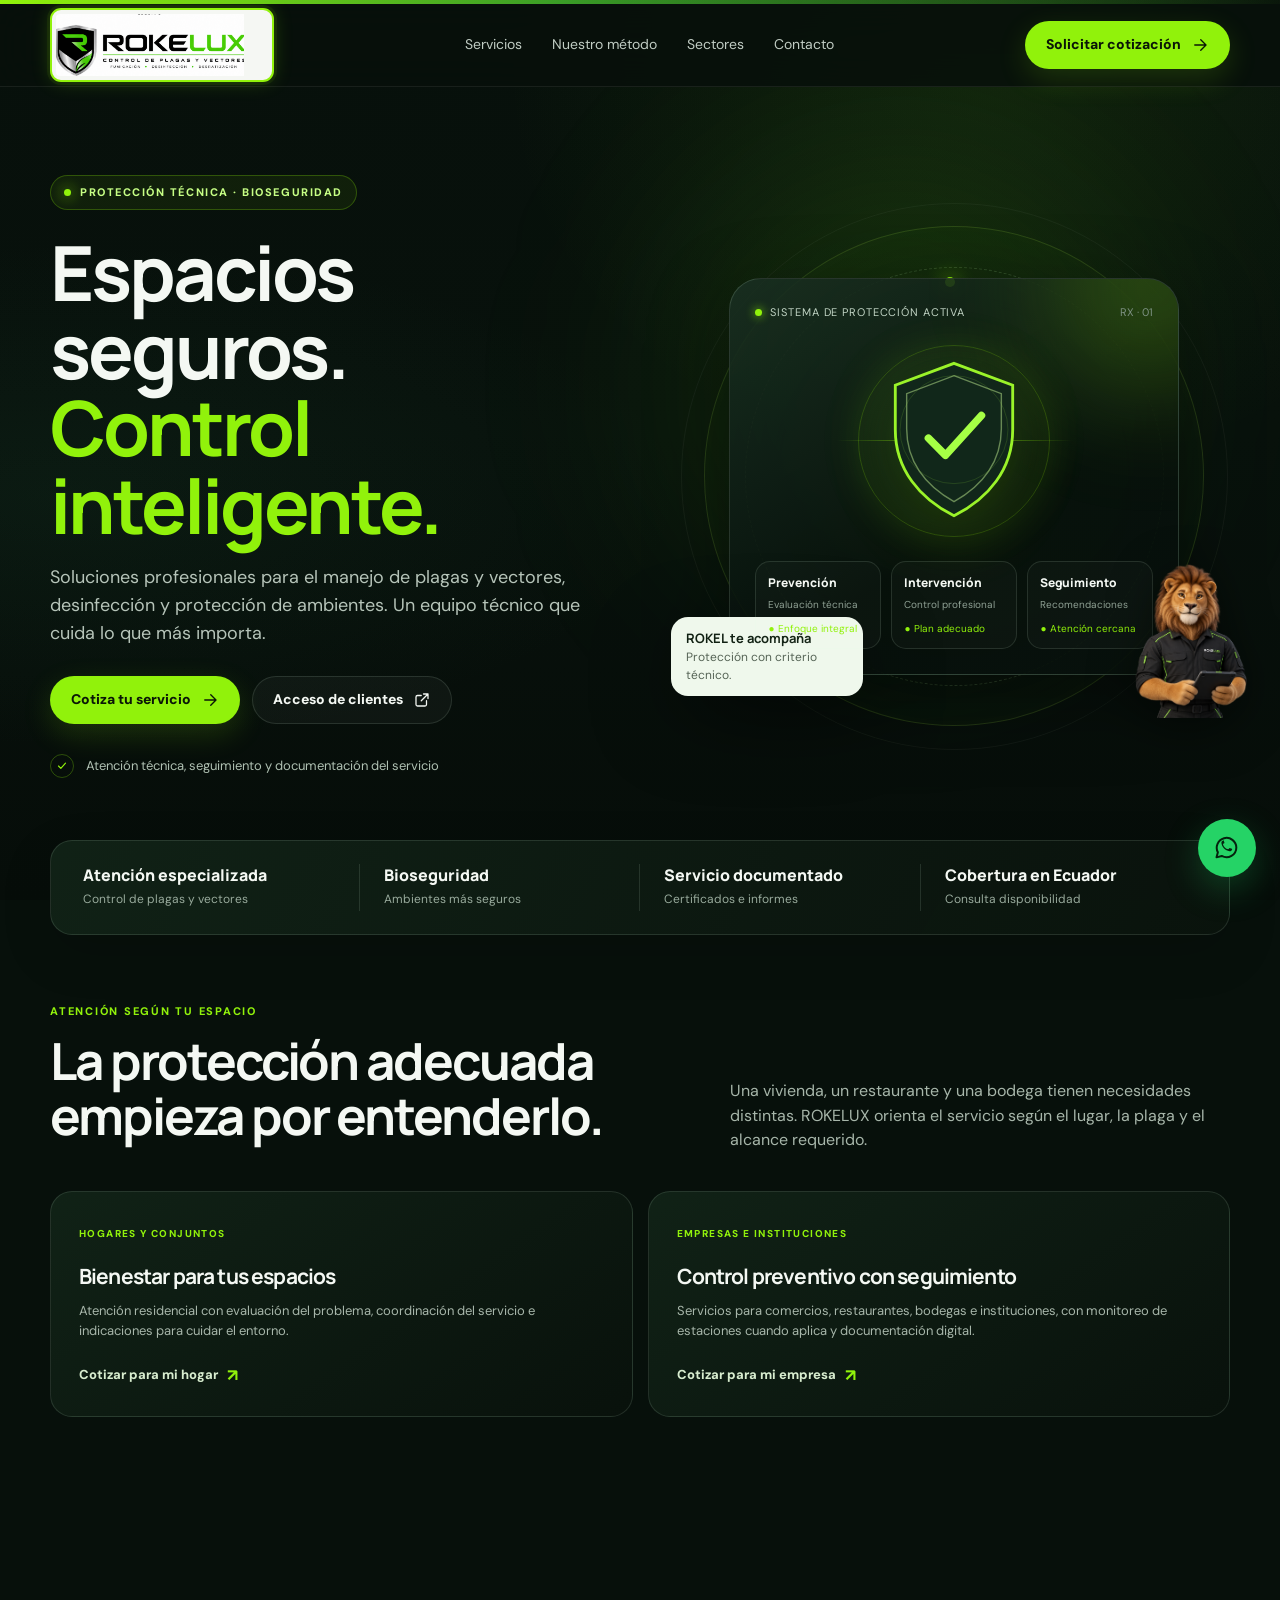
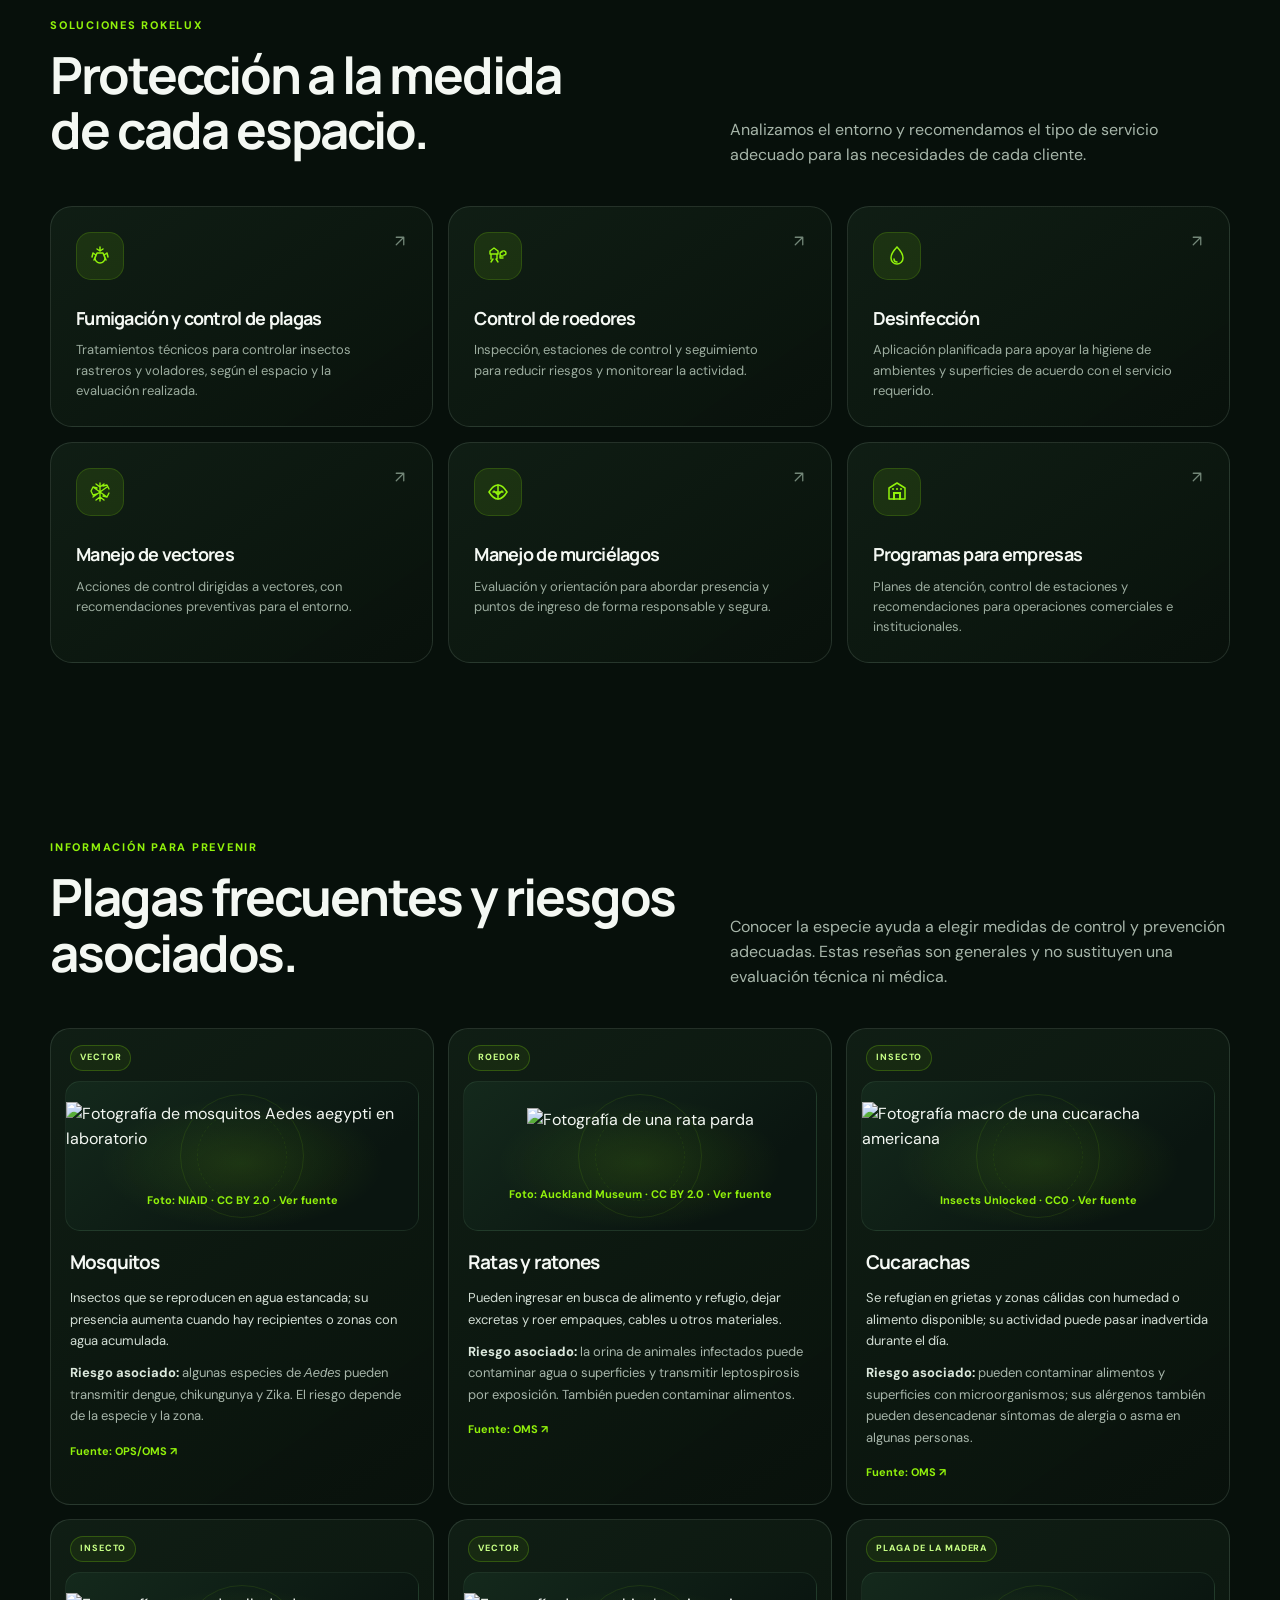
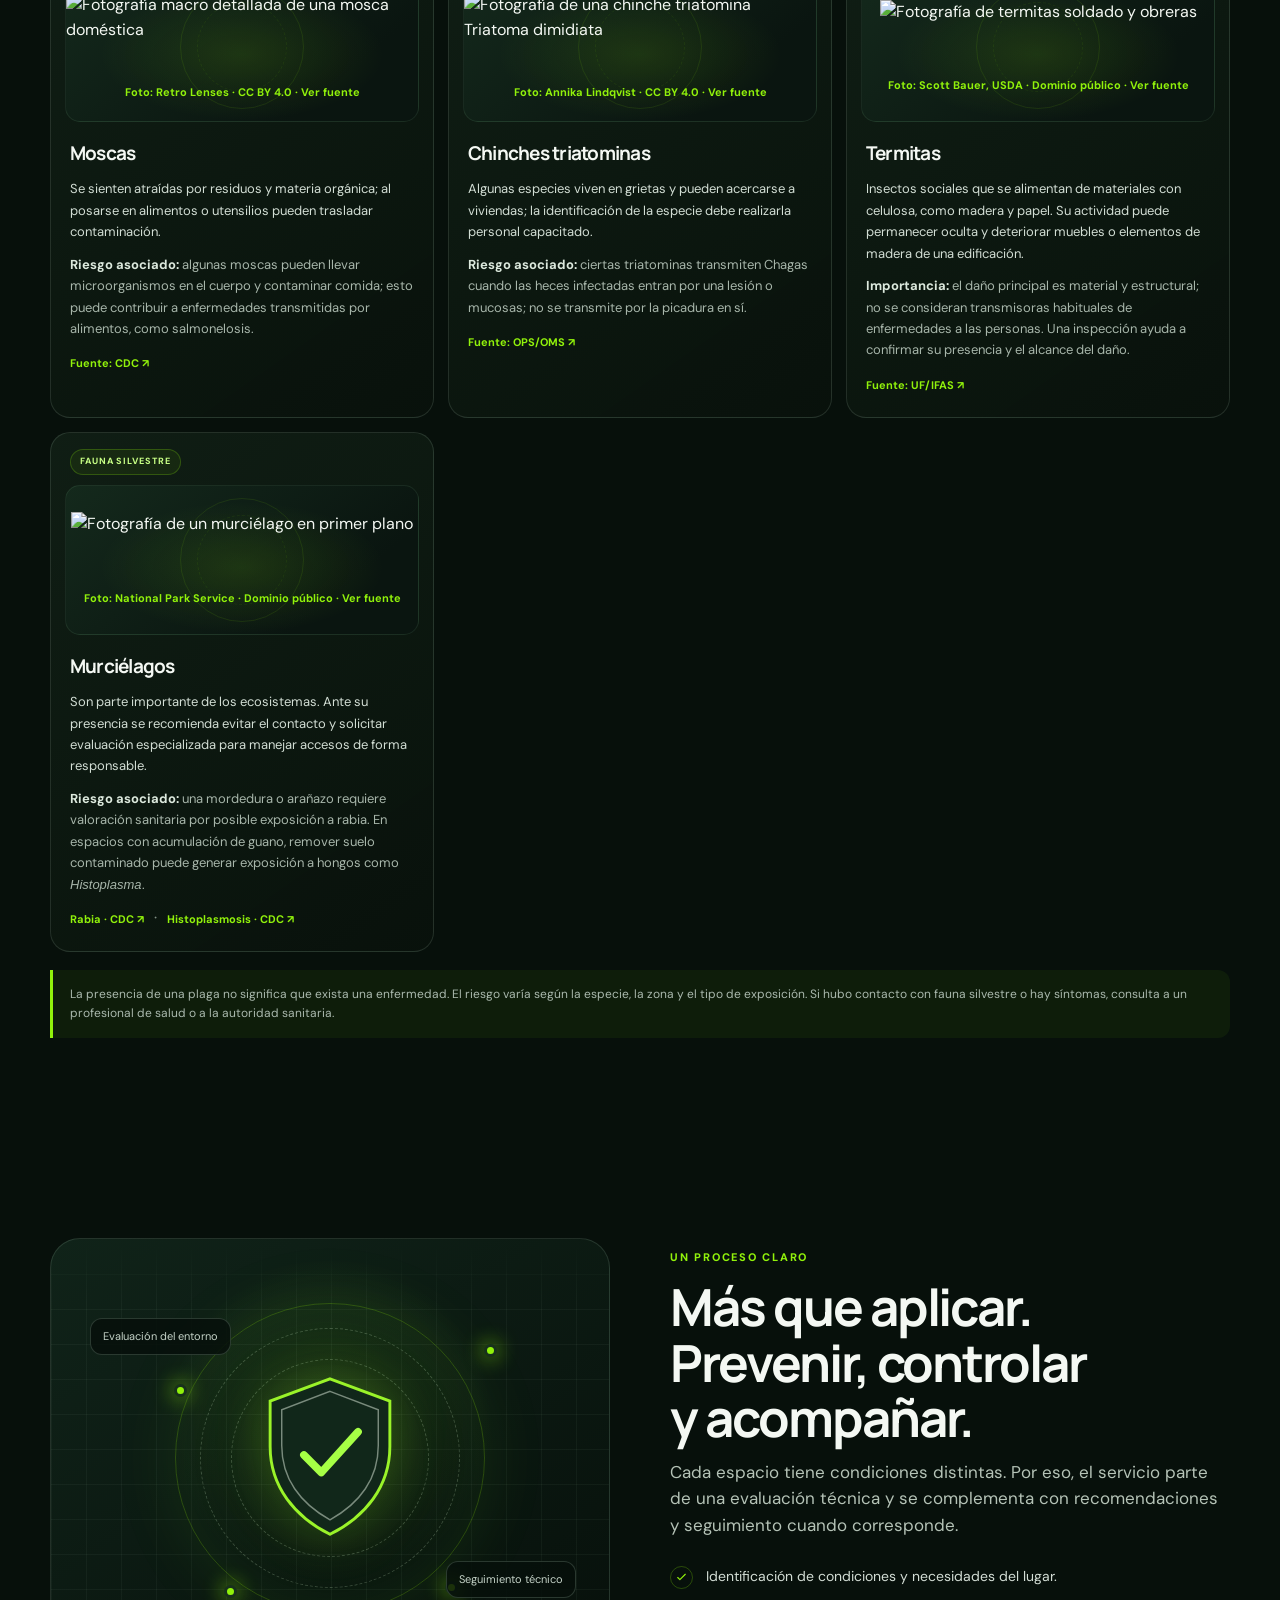
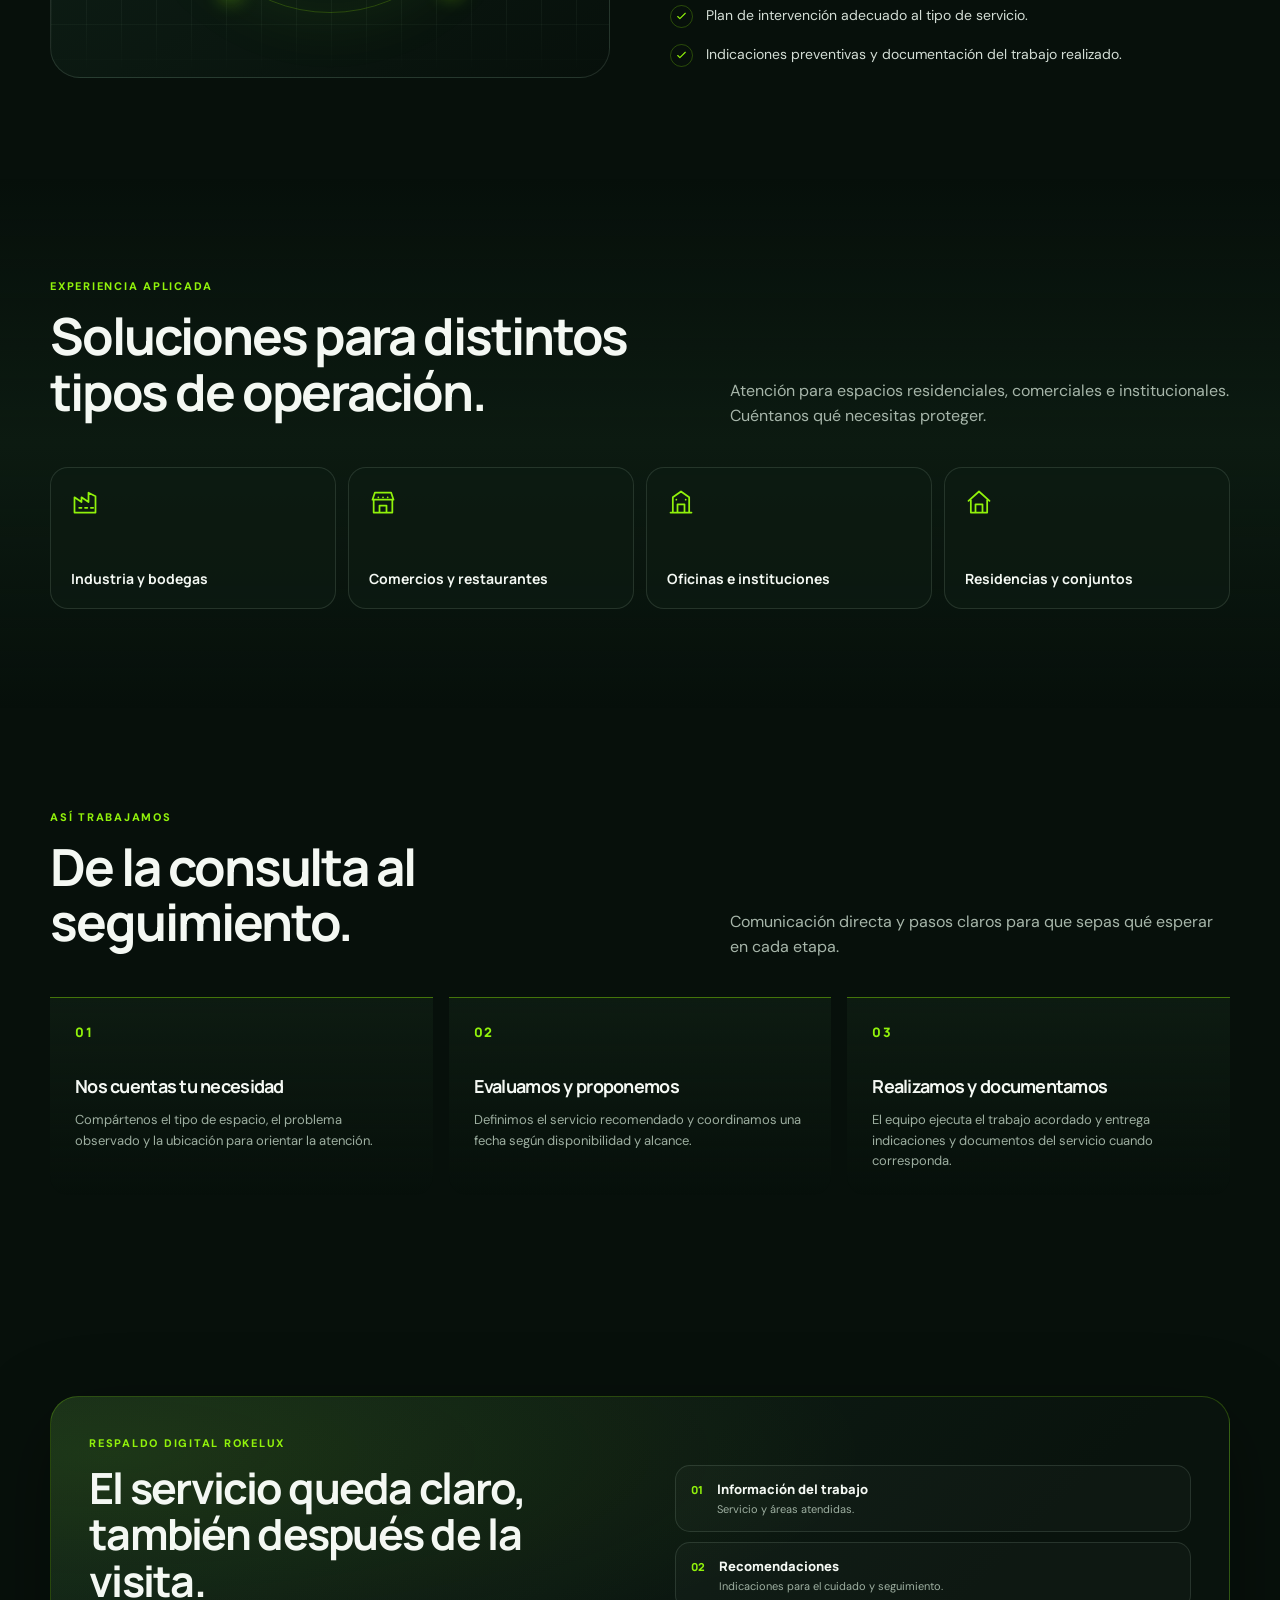
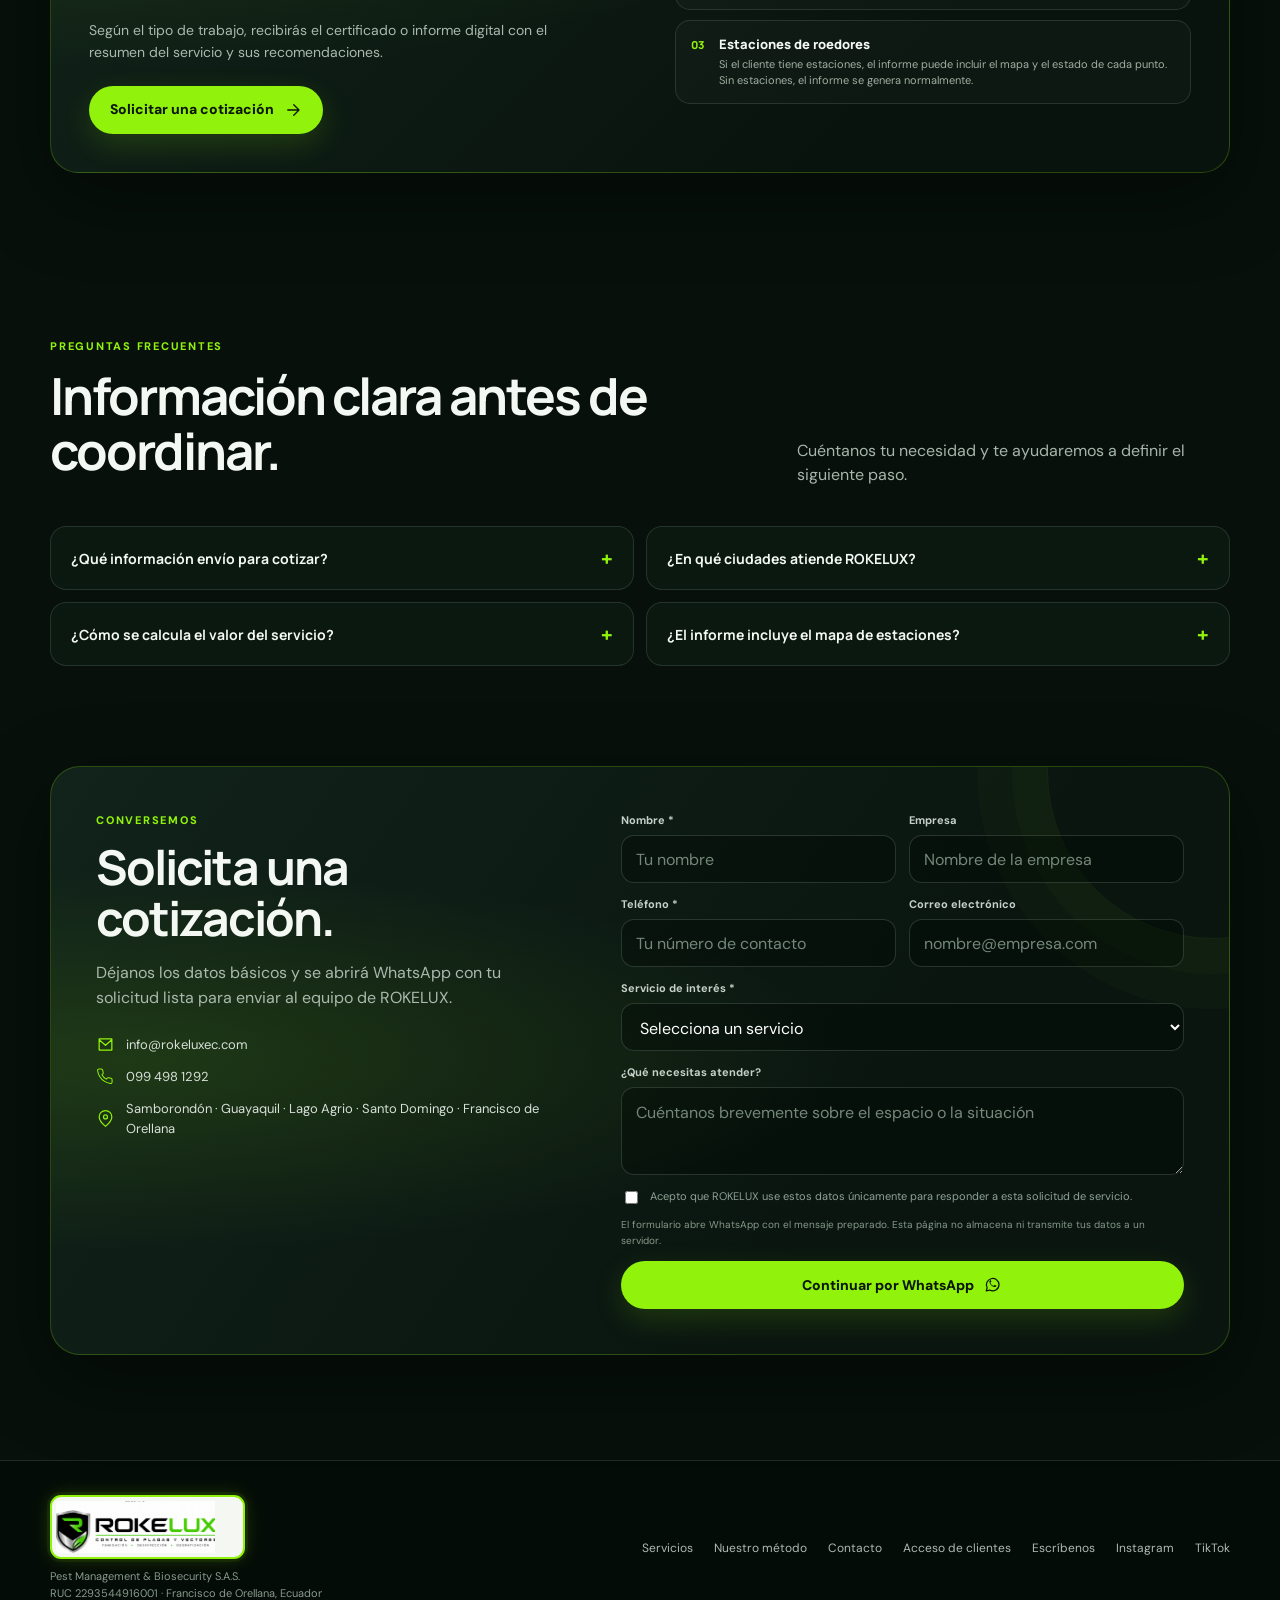
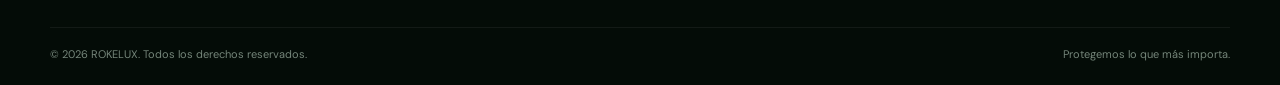
==== commit 5195d5e3: "Replace pest icons with licensed photos" ====
--- a/web-rokelux/index.html
+++ b/web-rokelux/index.html
@@ -85,13 +85,13 @@
     <section class="section wrap pest-guide" id="plagas" aria-labelledby="pest-guide-title">
       <div class="section-head"><div><span class="kicker">Información para prevenir</span><h2 id="pest-guide-title">Plagas frecuentes y riesgos asociados.</h2></div><p>Conocer la especie ayuda a elegir medidas de control y prevención adecuadas. Estas reseñas son generales y no sustituyen una evaluación técnica ni médica.</p></div>
       <div class="pest-grid">
-        <article class="pest-card pest-mosquitos"><span class="pest-tag">VECTOR</span><div class="pest-visual" role="img" aria-label="Ilustración estilizada de mosquitos"><svg viewBox="0 0 184 108" fill="none" aria-hidden="true"><path d="M94 42 112 25m-18 17L74 25m20 17 6 28m-6-28-8 30m8-30L72 56m19-5 25 6m-25-1-20 8m22-1 19 15M82 35 68 18m31 18 15-16" fill="none" stroke="#c9ff8d" stroke-width="3" stroke-linecap="round" stroke-linejoin="round"/><ellipse cx="93" cy="42" rx="4" ry="19" fill="#9af329"/><path d="M90 40Q64 17 61 35q2 8 29 13m7-8q23-26 29-10-1 9-26 15" fill="#9af329" fill-opacity=".28" stroke="#c9ff8d" stroke-width="2"/></svg></div><h3>Mosquitos</h3><p class="pest-about">Insectos que se reproducen en agua estancada; su presencia aumenta cuando hay recipientes o zonas con agua acumulada.</p><p><b>Riesgo asociado:</b> algunas especies de <i>Aedes</i> pueden transmitir dengue, chikungunya y Zika. El riesgo depende de la especie y la zona.</p><a href="https://www.paho.org/es/temas/dengue" target="_blank" rel="noopener noreferrer">Fuente: OPS/OMS ↗</a></article>
-        <article class="pest-card pest-ratas-y-ratones"><span class="pest-tag">ROEDOR</span><div class="pest-visual" role="img" aria-label="Ilustración estilizada de ratas y ratones"><svg viewBox="0 0 184 108" fill="none" aria-hidden="true"><path d="M59 69c-8-12 2-31 23-35 18-4 35 5 39 20 4 14-5 25-20 28-13 3-31 1-42-6Z" fill="#9af329" fill-opacity=".34" stroke="#c9ff8d" stroke-width="3"/><circle cx="117" cy="43" r="12" fill="#9af329" fill-opacity=".35" stroke="#c9ff8d" stroke-width="3"/><circle cx="121" cy="42" r="2" fill="#d9ffc1"/><path d="M60 68c-14 2-21 14-13 20 8 6 21-3 26-7m28 2q5 11 18 8m-26-1q-8 8-18 5" fill="none" stroke="#c9ff8d" stroke-width="3" stroke-linecap="round"/></svg></div><h3>Ratas y ratones</h3><p class="pest-about">Pueden ingresar en busca de alimento y refugio, dejar excretas y roer empaques, cables u otros materiales.</p><p><b>Riesgo asociado:</b> la orina de animales infectados puede contaminar agua o superficies y transmitir leptospirosis por exposición. También pueden contaminar alimentos.</p><a href="https://www.who.int/emergencies/disease-outbreak-news/item/2022-DON403" target="_blank" rel="noopener noreferrer">Fuente: OMS ↗</a></article>
-        <article class="pest-card pest-cucarachas"><span class="pest-tag">INSECTO</span><div class="pest-visual" role="img" aria-label="Ilustración estilizada de cucarachas"><svg viewBox="0 0 184 108" fill="none" aria-hidden="true"><path d="M92 25c17 0 28 16 28 34 0 18-11 29-28 29S64 77 64 59c0-18 11-34 28-34Z" fill="#9af329" fill-opacity=".38" stroke="#c9ff8d" stroke-width="3"/><path d="M92 28v57m-24-42L51 31m19 21L48 52m21 15-18 14m64-52 17-14m-14 35 21-1m-23 16 18 15M84 28 76 14m24 14 8-14" fill="none" stroke="#c9ff8d" stroke-width="2.5" stroke-linecap="round"/><path d="M72 42q20 8 40 0m-42 17q22 8 44 0m-39 17q17 6 34 0" fill="none" stroke="#d9ffc1" stroke-opacity=".8" stroke-width="2"/></svg></div><h3>Cucarachas</h3><p class="pest-about">Se refugian en grietas y zonas cálidas con humedad o alimento disponible; su actividad puede pasar inadvertida durante el día.</p><p><b>Riesgo asociado:</b> pueden contaminar alimentos y superficies con microorganismos; sus alérgenos también pueden desencadenar síntomas de alergia o asma en algunas personas.</p><a href="https://iris.who.int/bitstream/handle/10665/374300/9789240076143-eng.pdf?isAllowed=y&sequence=1" target="_blank" rel="noopener noreferrer">Fuente: OMS ↗</a></article>
-        <article class="pest-card pest-moscas"><span class="pest-tag">INSECTO</span><div class="pest-visual" role="img" aria-label="Ilustración estilizada de moscas"><svg viewBox="0 0 184 108" fill="none" aria-hidden="true"><ellipse cx="94" cy="52" rx="10" ry="24" fill="#9af329" fill-opacity=".44" stroke="#c9ff8d" stroke-width="3"/><circle cx="94" cy="27" r="8" fill="#9af329" fill-opacity=".5" stroke="#c9ff8d" stroke-width="3"/><path d="M86 38Q55 11 53 32q0 11 32 18m17-12q31-27 34-6 0 11-32 18M85 51 66 61m21 0-19 13m31-23 20 9m-18 5 18 12m-27-17 1 21m-7-65L79 12m28 14 8-12" fill="none" stroke="#c9ff8d" stroke-width="2.6" stroke-linecap="round" stroke-linejoin="round"/><circle cx="91" cy="25" r="1.7" fill="#d9ffc1"/><circle cx="97" cy="25" r="1.7" fill="#d9ffc1"/></svg></div><h3>Moscas</h3><p class="pest-about">Se sienten atraídas por residuos y materia orgánica; al posarse en alimentos o utensilios pueden trasladar contaminación.</p><p><b>Riesgo asociado:</b> algunas moscas pueden llevar microorganismos en el cuerpo y contaminar comida; esto puede contribuir a enfermedades transmitidas por alimentos, como salmonelosis.</p><a href="https://stacks.cdc.gov/view/cdc/189137/cdc_189137_DS1.pdf" target="_blank" rel="noopener noreferrer">Fuente: CDC ↗</a></article>
-        <article class="pest-card pest-chinches-triatominas"><span class="pest-tag">VECTOR</span><div class="pest-visual" role="img" aria-label="Ilustración estilizada de chinches triatominas"><svg viewBox="0 0 184 108" fill="none" aria-hidden="true"><path d="M91 26q-22 9-22 32 0 24 23 31 23-7 23-31 0-23-22-32Z" fill="#9af329" fill-opacity=".36" stroke="#c9ff8d" stroke-width="3"/><path d="M92 28v59M74 44l-20-11m18 25-24 2m29 11-20 14m50-41 20-11m-18 25 24 2m-29 11 20 14M85 28l-8-14m22 14 8-14" fill="none" stroke="#c9ff8d" stroke-width="2.5" stroke-linecap="round"/><path d="M75 43q17 10 34 0m-37 16q20 10 40 0m-33 17q13 7 26 0" fill="none" stroke="#d9ffc1" stroke-width="2"/></svg></div><h3>Chinches triatominas</h3><p class="pest-about">Algunas especies viven en grietas y pueden acercarse a viviendas; la identificación de la especie debe realizarla personal capacitado.</p><p><b>Riesgo asociado:</b> ciertas triatominas transmiten Chagas cuando las heces infectadas entran por una lesión o mucosas; no se transmite por la picadura en sí.</p><a href="https://www.paho.org/es/temas/enfermedad-chagas" target="_blank" rel="noopener noreferrer">Fuente: OPS/OMS ↗</a></article>
-        <article class="pest-card pest-termitas"><span class="pest-tag">PLAGA DE LA MADERA</span><div class="pest-visual" role="img" aria-label="Ilustración estilizada de termitas"><svg viewBox="0 0 184 108" fill="none" aria-hidden="true"><circle cx="92" cy="27" r="10" fill="#9af329" fill-opacity=".45" stroke="#c9ff8d" stroke-width="3"/><ellipse cx="92" cy="52" rx="12" ry="16" fill="#9af329" fill-opacity=".35" stroke="#c9ff8d" stroke-width="3"/><ellipse cx="92" cy="77" rx="14" ry="13" fill="#9af329" fill-opacity=".48" stroke="#c9ff8d" stroke-width="3"/><path d="M85 19 75 10m24 9 10-9M80 47 62 37m18 21-20 2m21 11-17 12m46-46 18-10m-17 32 20 2m-21 10 17 12m-31-8v22" fill="none" stroke="#c9ff8d" stroke-width="2.5" stroke-linecap="round"/><path d="M84 72h16m-16 7h16" stroke="#d9ffc1" stroke-width="2"/></svg></div><h3>Termitas</h3><p class="pest-about">Insectos sociales que se alimentan de materiales con celulosa, como madera y papel. Su actividad puede permanecer oculta y deteriorar muebles o elementos de madera de una edificación.</p><p><b>Importancia:</b> el daño principal es material y estructural; no se consideran transmisoras habituales de enfermedades a las personas. Una inspección ayuda a confirmar su presencia y el alcance del daño.</p><a href="https://ask.ifas.ufl.edu/publication/IN1277" target="_blank" rel="noopener noreferrer">Fuente: UF/IFAS ↗</a></article>
-        <article class="pest-card pest-murcielagos"><span class="pest-tag">FAUNA SILVESTRE</span><div class="pest-visual" role="img" aria-label="Ilustración estilizada de murciélagos"><svg viewBox="0 0 184 108" fill="none" aria-hidden="true"><path d="M92 57c-12-16-26-26-44-30l9 20-24-10 8 23-23-7 16 21c12 14 25 18 39 14 8-2 13-8 19-15 6 7 11 13 19 15 14 4 27 0 39-14l16-21-23 7 8-23-24 10 9-20c-18 4-32 14-44 30Z" fill="#9af329" fill-opacity=".38" stroke="#c9ff8d" stroke-width="3" stroke-linejoin="round"/><path d="M92 54v34m-9-11 9 11 9-11" fill="none" stroke="#d9ffc1" stroke-width="3" stroke-linecap="round" stroke-linejoin="round"/></svg></div><h3>Murciélagos</h3><p class="pest-about">Son parte importante de los ecosistemas. Ante su presencia se recomienda evitar el contacto y solicitar evaluación especializada para manejar accesos de forma responsable.</p><p><b>Riesgo asociado:</b> una mordedura o arañazo requiere valoración sanitaria por posible exposición a rabia. En espacios con acumulación de guano, remover suelo contaminado puede generar exposición a hongos como <i>Histoplasma</i>.</p><a href="https://www.cdc.gov/rabies/prevention/bats.html" target="_blank" rel="noopener noreferrer">Rabia · CDC ↗</a><span class="source-separator">·</span><a href="https://www.cdc.gov/niosh/histoplasmosis/about/environment.html" target="_blank" rel="noopener noreferrer">Histoplasmosis · CDC ↗</a></article>
+        <article class="pest-card pest-mosquitos"><span class="pest-tag">VECTOR</span><div class="pest-visual"><img src="https://commons.wikimedia.org/wiki/Special:FilePath/Aedes_Aegypti_Mosquitoes_%2826444925321%29.jpg?width=900" alt="Fotografía de mosquitos Aedes aegypti en laboratorio" loading="lazy" decoding="async"><a class="pest-photo-credit" href="https://commons.wikimedia.org/wiki/File:Aedes_Aegypti_Mosquitoes_(26444925321).jpg" target="_blank" rel="noopener noreferrer">Foto: NIAID · CC BY 2.0 · Ver fuente</a></div><h3>Mosquitos</h3><p class="pest-about">Insectos que se reproducen en agua estancada; su presencia aumenta cuando hay recipientes o zonas con agua acumulada.</p><p><b>Riesgo asociado:</b> algunas especies de <i>Aedes</i> pueden transmitir dengue, chikungunya y Zika. El riesgo depende de la especie y la zona.</p><a href="https://www.paho.org/es/temas/dengue" target="_blank" rel="noopener noreferrer">Fuente: OPS/OMS ↗</a></article>
+        <article class="pest-card pest-ratas-y-ratones"><span class="pest-tag">ROEDOR</span><div class="pest-visual"><img src="https://commons.wikimedia.org/wiki/Special:FilePath/Rattus_norvegicus_%28Brown_Rat%29_%2848724849241%29.jpg?width=900" alt="Fotografía de una rata parda" loading="lazy" decoding="async"><a class="pest-photo-credit" href="https://commons.wikimedia.org/wiki/File:Rattus_norvegicus_(Brown_Rat)_(48724849241).jpg" target="_blank" rel="noopener noreferrer">Foto: Auckland Museum · CC BY 2.0 · Ver fuente</a></div><h3>Ratas y ratones</h3><p class="pest-about">Pueden ingresar en busca de alimento y refugio, dejar excretas y roer empaques, cables u otros materiales.</p><p><b>Riesgo asociado:</b> la orina de animales infectados puede contaminar agua o superficies y transmitir leptospirosis por exposición. También pueden contaminar alimentos.</p><a href="https://www.who.int/emergencies/disease-outbreak-news/item/2022-DON403" target="_blank" rel="noopener noreferrer">Fuente: OMS ↗</a></article>
+        <article class="pest-card pest-cucarachas"><span class="pest-tag">INSECTO</span><div class="pest-visual"><img src="https://commons.wikimedia.org/wiki/Special:FilePath/Periplaneta_americana_-_American_cockroach_%2825765232092%29.jpg?width=900" alt="Fotografía macro de una cucaracha americana" loading="lazy" decoding="async"><a class="pest-photo-credit" href="https://commons.wikimedia.org/wiki/File:Periplaneta_americana_-_American_cockroach_(25765232092).jpg" target="_blank" rel="noopener noreferrer">Insects Unlocked · CC0 · Ver fuente</a></div><h3>Cucarachas</h3><p class="pest-about">Se refugian en grietas y zonas cálidas con humedad o alimento disponible; su actividad puede pasar inadvertida durante el día.</p><p><b>Riesgo asociado:</b> pueden contaminar alimentos y superficies con microorganismos; sus alérgenos también pueden desencadenar síntomas de alergia o asma en algunas personas.</p><a href="https://iris.who.int/bitstream/handle/10665/374300/9789240076143-eng.pdf?isAllowed=y&sequence=1" target="_blank" rel="noopener noreferrer">Fuente: OMS ↗</a></article>
+        <article class="pest-card pest-moscas"><span class="pest-tag">INSECTO</span><div class="pest-visual"><img src="https://commons.wikimedia.org/wiki/Special:FilePath/Portrait_of_a_housefly_Musca_domestica.jpg?width=900" alt="Fotografía macro detallada de una mosca doméstica" loading="lazy" decoding="async"><a class="pest-photo-credit" href="https://commons.wikimedia.org/wiki/File:Portrait_of_a_housefly_Musca_domestica.jpg" target="_blank" rel="noopener noreferrer">Foto: Retro Lenses · CC BY 4.0 · Ver fuente</a></div><h3>Moscas</h3><p class="pest-about">Se sienten atraídas por residuos y materia orgánica; al posarse en alimentos o utensilios pueden trasladar contaminación.</p><p><b>Riesgo asociado:</b> algunas moscas pueden llevar microorganismos en el cuerpo y contaminar comida; esto puede contribuir a enfermedades transmitidas por alimentos, como salmonelosis.</p><a href="https://stacks.cdc.gov/view/cdc/189137/cdc_189137_DS1.pdf" target="_blank" rel="noopener noreferrer">Fuente: CDC ↗</a></article>
+        <article class="pest-card pest-chinches-triatominas"><span class="pest-tag">VECTOR</span><div class="pest-visual"><img src="https://commons.wikimedia.org/wiki/Special:FilePath/Triatoma_dimidiata_179631742.jpg?width=900" alt="Fotografía de una chinche triatomina Triatoma dimidiata" loading="lazy" decoding="async"><a class="pest-photo-credit" href="https://commons.wikimedia.org/wiki/File:Triatoma_dimidiata_179631742.jpg" target="_blank" rel="noopener noreferrer">Foto: Annika Lindqvist · CC BY 4.0 · Ver fuente</a></div><h3>Chinches triatominas</h3><p class="pest-about">Algunas especies viven en grietas y pueden acercarse a viviendas; la identificación de la especie debe realizarla personal capacitado.</p><p><b>Riesgo asociado:</b> ciertas triatominas transmiten Chagas cuando las heces infectadas entran por una lesión o mucosas; no se transmite por la picadura en sí.</p><a href="https://www.paho.org/es/temas/enfermedad-chagas" target="_blank" rel="noopener noreferrer">Fuente: OPS/OMS ↗</a></article>
+        <article class="pest-card pest-termitas"><span class="pest-tag">PLAGA DE LA MADERA</span><div class="pest-visual"><img src="https://commons.wikimedia.org/wiki/Special:FilePath/Soldier_and_worker_termites.jpg?width=900" alt="Fotografía de termitas soldado y obreras" loading="lazy" decoding="async"><a class="pest-photo-credit" href="https://commons.wikimedia.org/wiki/File:Soldier_and_worker_termites.jpg" target="_blank" rel="noopener noreferrer">Foto: Scott Bauer, USDA · Dominio público · Ver fuente</a></div><h3>Termitas</h3><p class="pest-about">Insectos sociales que se alimentan de materiales con celulosa, como madera y papel. Su actividad puede permanecer oculta y deteriorar muebles o elementos de madera de una edificación.</p><p><b>Importancia:</b> el daño principal es material y estructural; no se consideran transmisoras habituales de enfermedades a las personas. Una inspección ayuda a confirmar su presencia y el alcance del daño.</p><a href="https://ask.ifas.ufl.edu/publication/IN1277" target="_blank" rel="noopener noreferrer">Fuente: UF/IFAS ↗</a></article>
+        <article class="pest-card pest-murcielagos"><span class="pest-tag">FAUNA SILVESTRE</span><div class="pest-visual"><img src="https://commons.wikimedia.org/wiki/Special:FilePath/Close-up_of_a_Bat_%28719e4978-eef1-ecb5-b70d-2589270e7939%29.jpg?width=900" alt="Fotografía de un murciélago en primer plano" loading="lazy" decoding="async"><a class="pest-photo-credit" href="https://commons.wikimedia.org/wiki/File:Close-up_of_a_Bat_(719e4978-eef1-ecb5-b70d-2589270e7939).jpg" target="_blank" rel="noopener noreferrer">Foto: National Park Service · Dominio público · Ver fuente</a></div><h3>Murciélagos</h3><p class="pest-about">Son parte importante de los ecosistemas. Ante su presencia se recomienda evitar el contacto y solicitar evaluación especializada para manejar accesos de forma responsable.</p><p><b>Riesgo asociado:</b> una mordedura o arañazo requiere valoración sanitaria por posible exposición a rabia. En espacios con acumulación de guano, remover suelo contaminado puede generar exposición a hongos como <i>Histoplasma</i>.</p><a href="https://www.cdc.gov/rabies/prevention/bats.html" target="_blank" rel="noopener noreferrer">Rabia · CDC ↗</a><span class="source-separator">·</span><a href="https://www.cdc.gov/niosh/histoplasmosis/about/environment.html" target="_blank" rel="noopener noreferrer">Histoplasmosis · CDC ↗</a></article>
       </div>
       <p class="pest-disclaimer">La presencia de una plaga no significa que exista una enfermedad. El riesgo varía según la especie, la zona y el tipo de exposición. Si hubo contacto con fauna silvestre o hay síntomas, consulta a un profesional de salud o a la autoridad sanitaria.</p>
     </section>
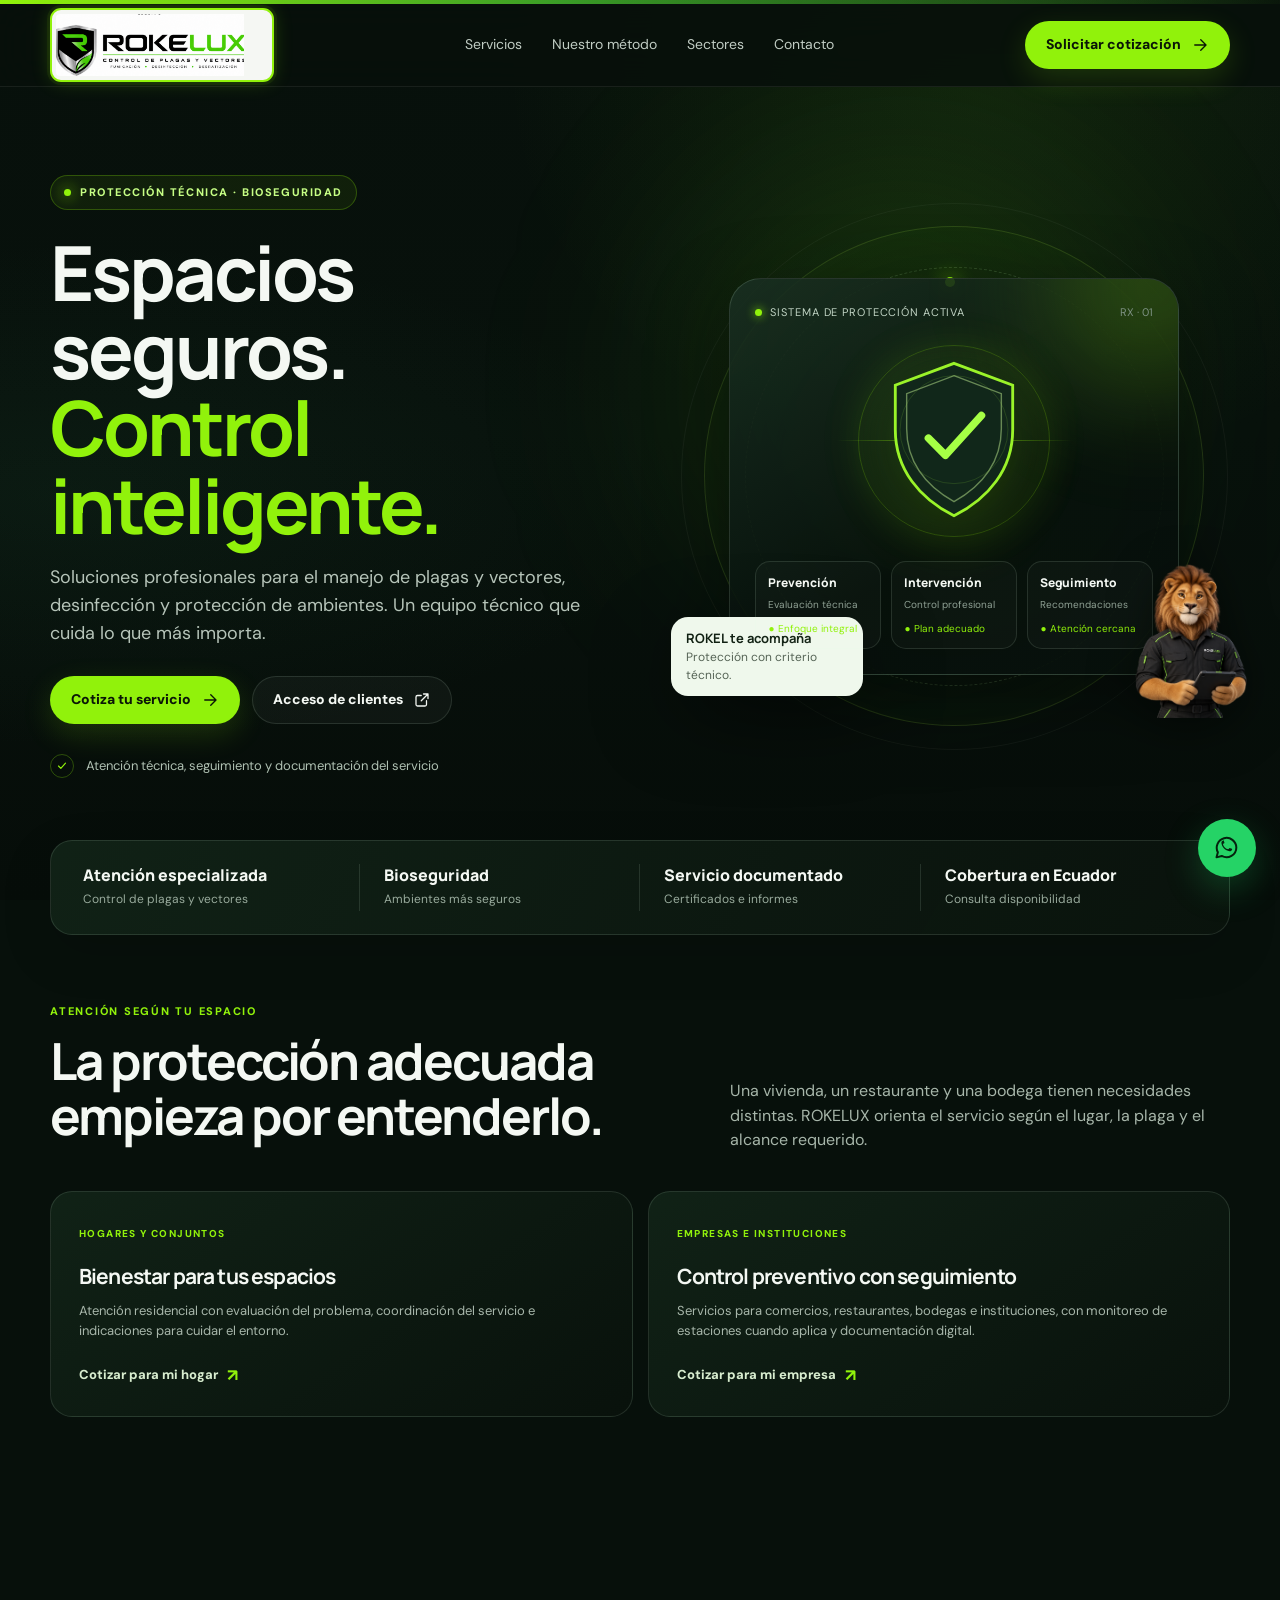
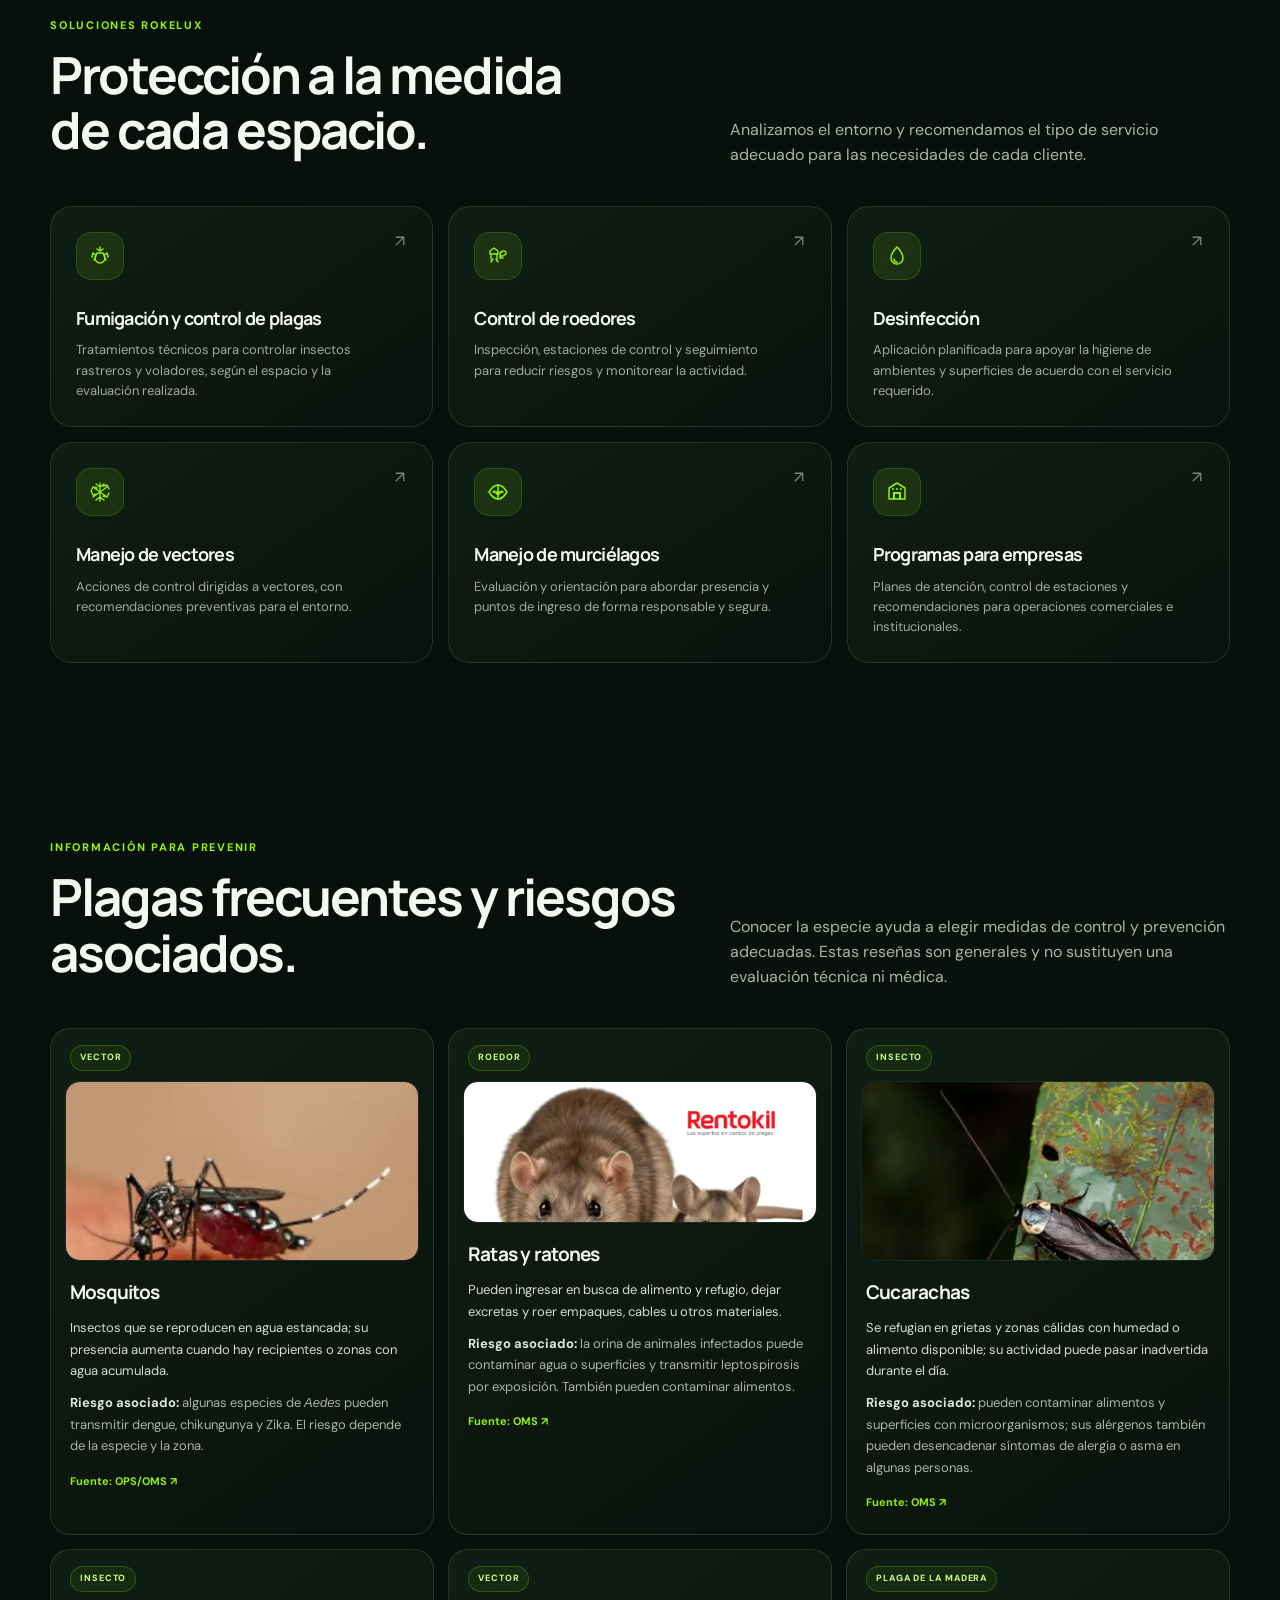
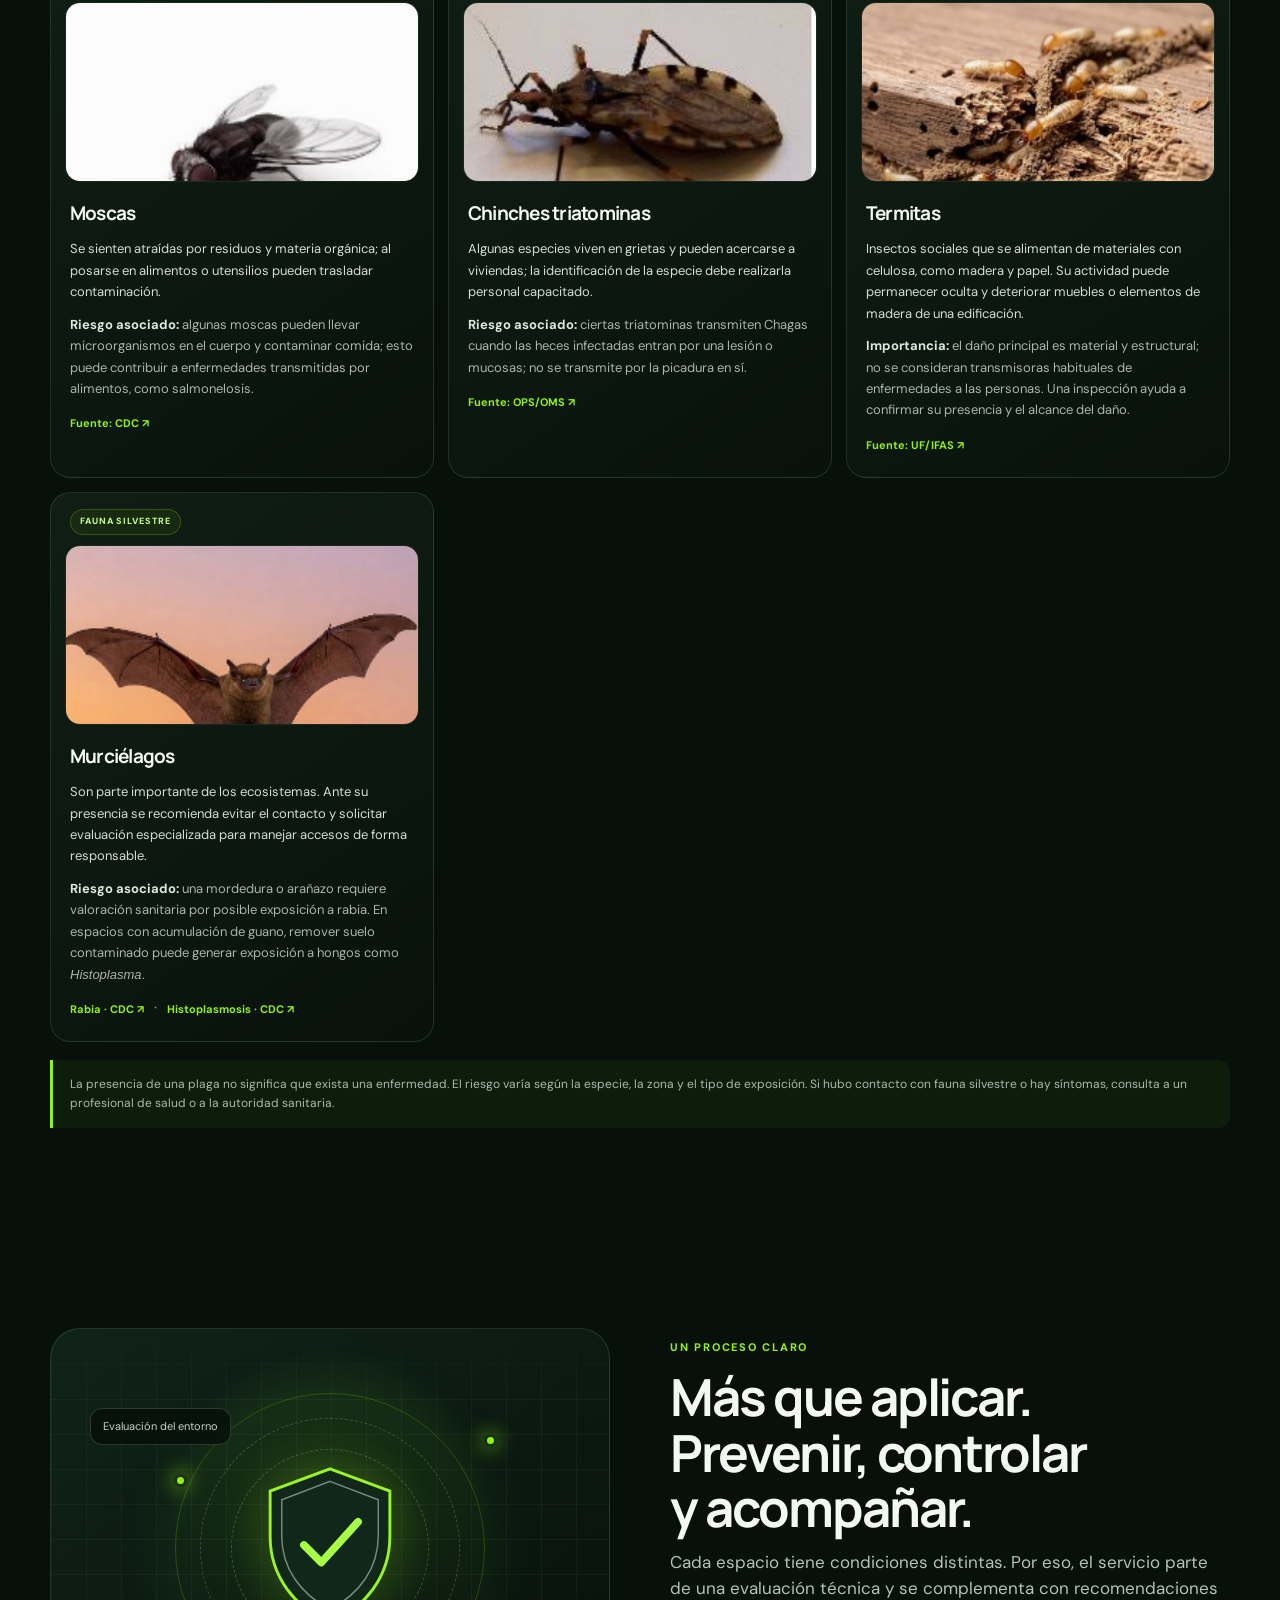
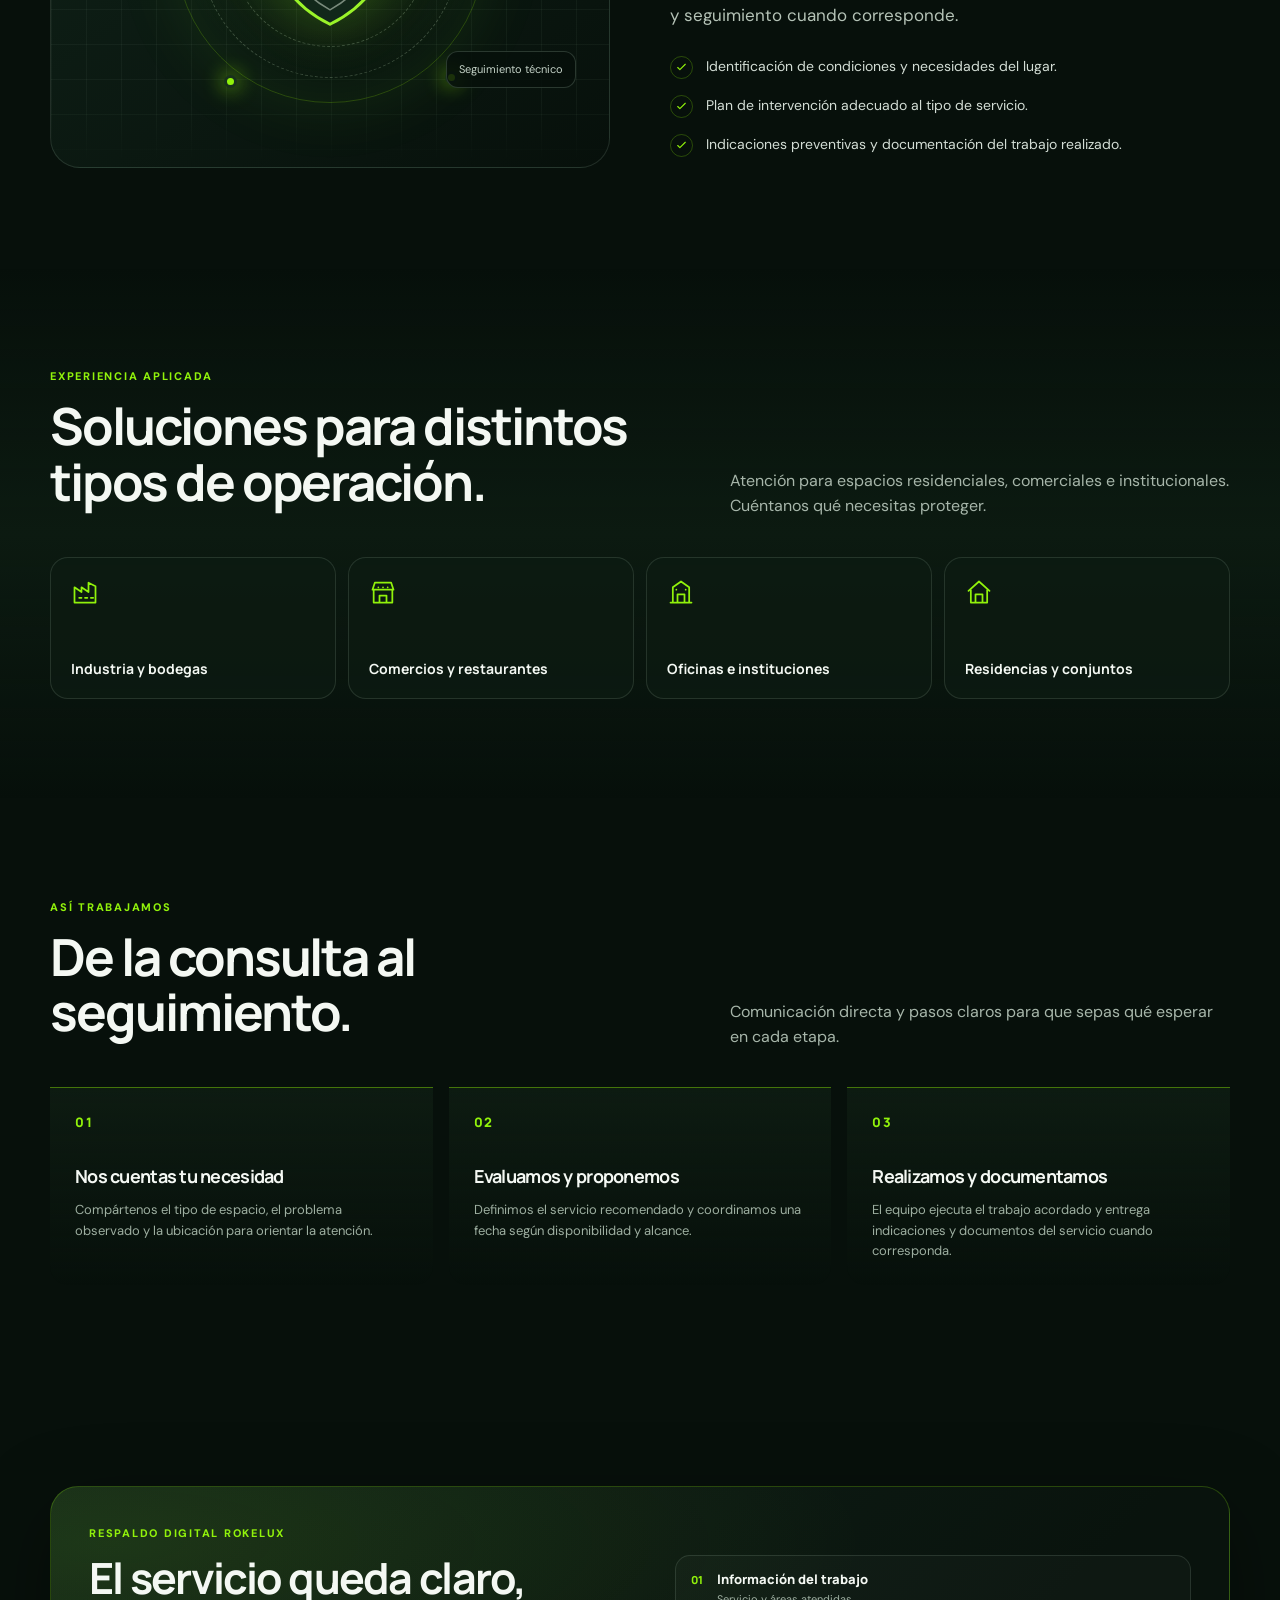
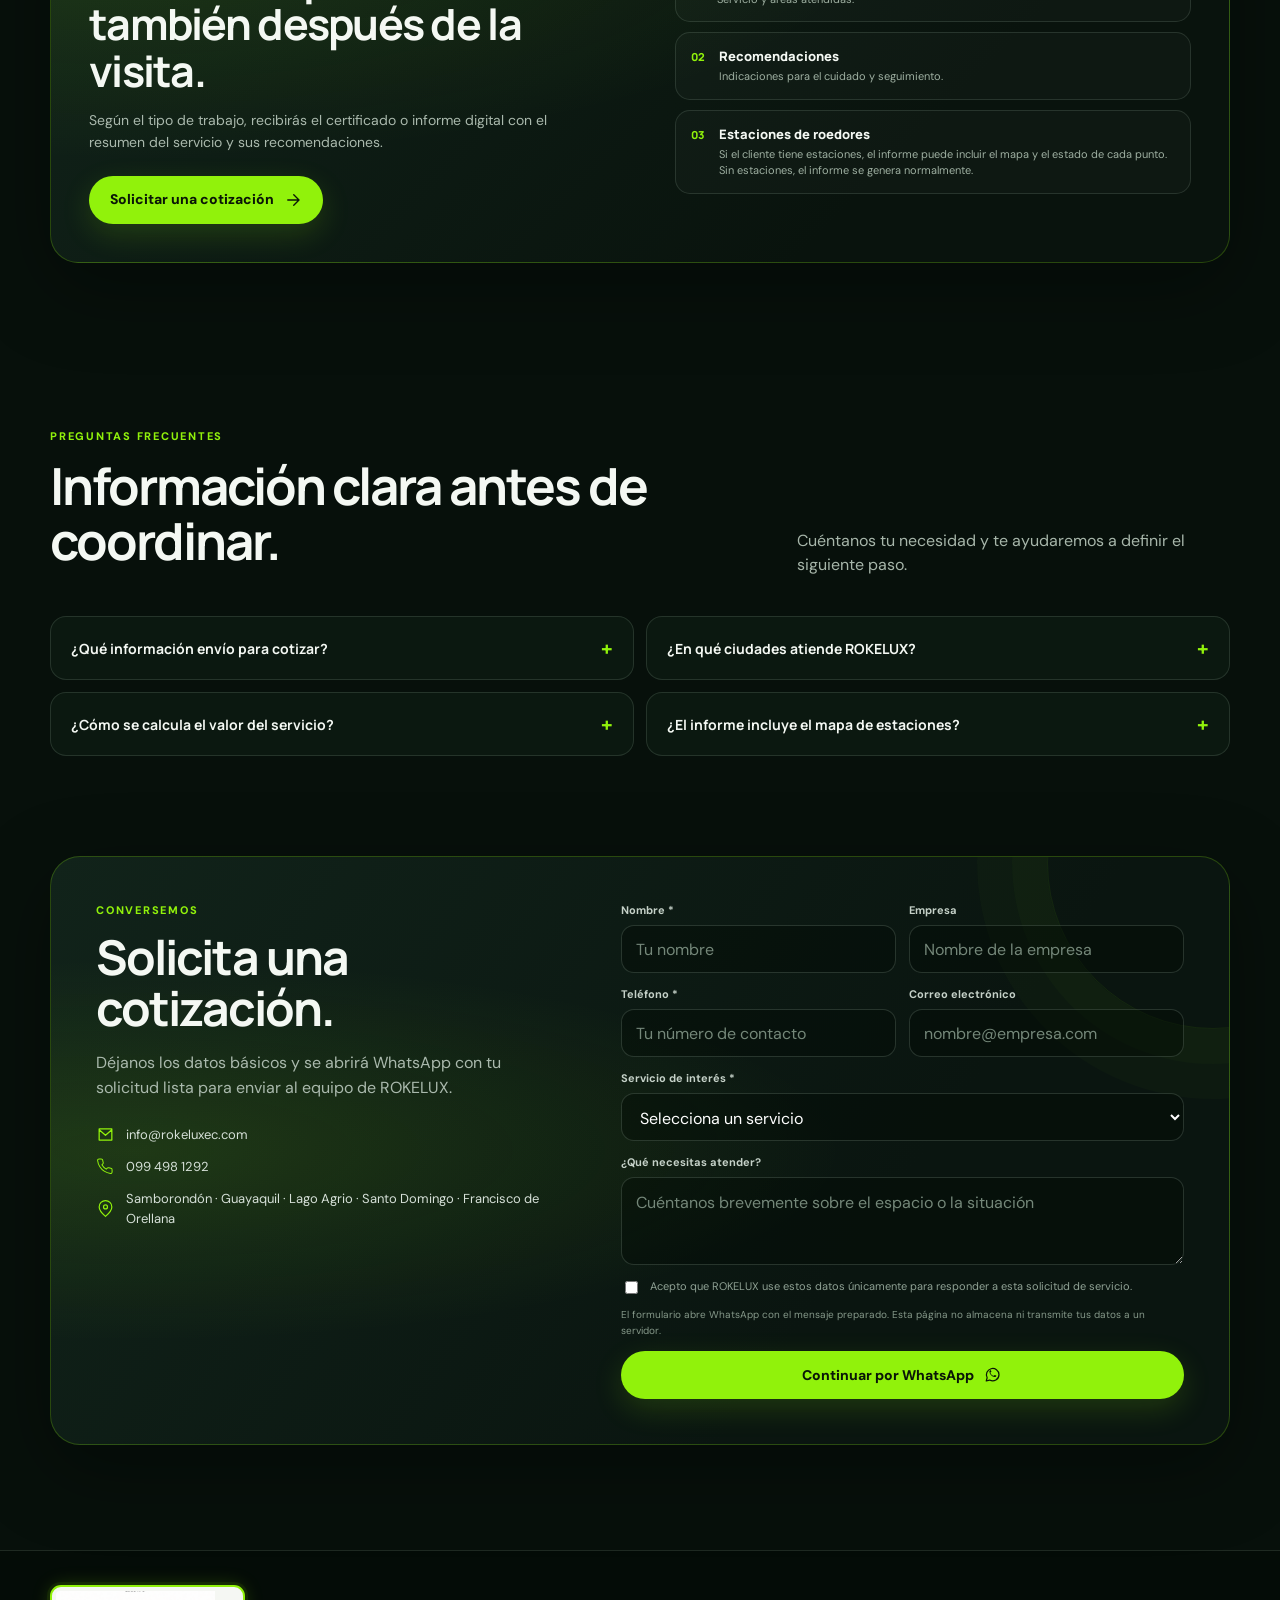
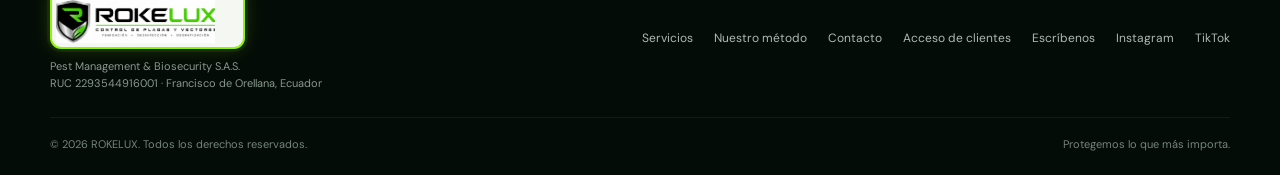
==== commit 14334570: "Use supplied real pest photos without image labels" ====
--- a/web-rokelux/index.html
+++ b/web-rokelux/index.html
@@ -85,13 +85,13 @@
     <section class="section wrap pest-guide" id="plagas" aria-labelledby="pest-guide-title">
       <div class="section-head"><div><span class="kicker">Información para prevenir</span><h2 id="pest-guide-title">Plagas frecuentes y riesgos asociados.</h2></div><p>Conocer la especie ayuda a elegir medidas de control y prevención adecuadas. Estas reseñas son generales y no sustituyen una evaluación técnica ni médica.</p></div>
       <div class="pest-grid">
-        <article class="pest-card pest-mosquitos"><span class="pest-tag">VECTOR</span><div class="pest-visual"><img src="https://commons.wikimedia.org/wiki/Special:FilePath/Aedes_Aegypti_Mosquitoes_%2826444925321%29.jpg?width=900" alt="Fotografía de mosquitos Aedes aegypti en laboratorio" loading="lazy" decoding="async"><a class="pest-photo-credit" href="https://commons.wikimedia.org/wiki/File:Aedes_Aegypti_Mosquitoes_(26444925321).jpg" target="_blank" rel="noopener noreferrer">Foto: NIAID · CC BY 2.0 · Ver fuente</a></div><h3>Mosquitos</h3><p class="pest-about">Insectos que se reproducen en agua estancada; su presencia aumenta cuando hay recipientes o zonas con agua acumulada.</p><p><b>Riesgo asociado:</b> algunas especies de <i>Aedes</i> pueden transmitir dengue, chikungunya y Zika. El riesgo depende de la especie y la zona.</p><a href="https://www.paho.org/es/temas/dengue" target="_blank" rel="noopener noreferrer">Fuente: OPS/OMS ↗</a></article>
-        <article class="pest-card pest-ratas-y-ratones"><span class="pest-tag">ROEDOR</span><div class="pest-visual"><img src="https://commons.wikimedia.org/wiki/Special:FilePath/Rattus_norvegicus_%28Brown_Rat%29_%2848724849241%29.jpg?width=900" alt="Fotografía de una rata parda" loading="lazy" decoding="async"><a class="pest-photo-credit" href="https://commons.wikimedia.org/wiki/File:Rattus_norvegicus_(Brown_Rat)_(48724849241).jpg" target="_blank" rel="noopener noreferrer">Foto: Auckland Museum · CC BY 2.0 · Ver fuente</a></div><h3>Ratas y ratones</h3><p class="pest-about">Pueden ingresar en busca de alimento y refugio, dejar excretas y roer empaques, cables u otros materiales.</p><p><b>Riesgo asociado:</b> la orina de animales infectados puede contaminar agua o superficies y transmitir leptospirosis por exposición. También pueden contaminar alimentos.</p><a href="https://www.who.int/emergencies/disease-outbreak-news/item/2022-DON403" target="_blank" rel="noopener noreferrer">Fuente: OMS ↗</a></article>
-        <article class="pest-card pest-cucarachas"><span class="pest-tag">INSECTO</span><div class="pest-visual"><img src="https://commons.wikimedia.org/wiki/Special:FilePath/Periplaneta_americana_-_American_cockroach_%2825765232092%29.jpg?width=900" alt="Fotografía macro de una cucaracha americana" loading="lazy" decoding="async"><a class="pest-photo-credit" href="https://commons.wikimedia.org/wiki/File:Periplaneta_americana_-_American_cockroach_(25765232092).jpg" target="_blank" rel="noopener noreferrer">Insects Unlocked · CC0 · Ver fuente</a></div><h3>Cucarachas</h3><p class="pest-about">Se refugian en grietas y zonas cálidas con humedad o alimento disponible; su actividad puede pasar inadvertida durante el día.</p><p><b>Riesgo asociado:</b> pueden contaminar alimentos y superficies con microorganismos; sus alérgenos también pueden desencadenar síntomas de alergia o asma en algunas personas.</p><a href="https://iris.who.int/bitstream/handle/10665/374300/9789240076143-eng.pdf?isAllowed=y&sequence=1" target="_blank" rel="noopener noreferrer">Fuente: OMS ↗</a></article>
-        <article class="pest-card pest-moscas"><span class="pest-tag">INSECTO</span><div class="pest-visual"><img src="https://commons.wikimedia.org/wiki/Special:FilePath/Portrait_of_a_housefly_Musca_domestica.jpg?width=900" alt="Fotografía macro detallada de una mosca doméstica" loading="lazy" decoding="async"><a class="pest-photo-credit" href="https://commons.wikimedia.org/wiki/File:Portrait_of_a_housefly_Musca_domestica.jpg" target="_blank" rel="noopener noreferrer">Foto: Retro Lenses · CC BY 4.0 · Ver fuente</a></div><h3>Moscas</h3><p class="pest-about">Se sienten atraídas por residuos y materia orgánica; al posarse en alimentos o utensilios pueden trasladar contaminación.</p><p><b>Riesgo asociado:</b> algunas moscas pueden llevar microorganismos en el cuerpo y contaminar comida; esto puede contribuir a enfermedades transmitidas por alimentos, como salmonelosis.</p><a href="https://stacks.cdc.gov/view/cdc/189137/cdc_189137_DS1.pdf" target="_blank" rel="noopener noreferrer">Fuente: CDC ↗</a></article>
-        <article class="pest-card pest-chinches-triatominas"><span class="pest-tag">VECTOR</span><div class="pest-visual"><img src="https://commons.wikimedia.org/wiki/Special:FilePath/Triatoma_dimidiata_179631742.jpg?width=900" alt="Fotografía de una chinche triatomina Triatoma dimidiata" loading="lazy" decoding="async"><a class="pest-photo-credit" href="https://commons.wikimedia.org/wiki/File:Triatoma_dimidiata_179631742.jpg" target="_blank" rel="noopener noreferrer">Foto: Annika Lindqvist · CC BY 4.0 · Ver fuente</a></div><h3>Chinches triatominas</h3><p class="pest-about">Algunas especies viven en grietas y pueden acercarse a viviendas; la identificación de la especie debe realizarla personal capacitado.</p><p><b>Riesgo asociado:</b> ciertas triatominas transmiten Chagas cuando las heces infectadas entran por una lesión o mucosas; no se transmite por la picadura en sí.</p><a href="https://www.paho.org/es/temas/enfermedad-chagas" target="_blank" rel="noopener noreferrer">Fuente: OPS/OMS ↗</a></article>
-        <article class="pest-card pest-termitas"><span class="pest-tag">PLAGA DE LA MADERA</span><div class="pest-visual"><img src="https://commons.wikimedia.org/wiki/Special:FilePath/Soldier_and_worker_termites.jpg?width=900" alt="Fotografía de termitas soldado y obreras" loading="lazy" decoding="async"><a class="pest-photo-credit" href="https://commons.wikimedia.org/wiki/File:Soldier_and_worker_termites.jpg" target="_blank" rel="noopener noreferrer">Foto: Scott Bauer, USDA · Dominio público · Ver fuente</a></div><h3>Termitas</h3><p class="pest-about">Insectos sociales que se alimentan de materiales con celulosa, como madera y papel. Su actividad puede permanecer oculta y deteriorar muebles o elementos de madera de una edificación.</p><p><b>Importancia:</b> el daño principal es material y estructural; no se consideran transmisoras habituales de enfermedades a las personas. Una inspección ayuda a confirmar su presencia y el alcance del daño.</p><a href="https://ask.ifas.ufl.edu/publication/IN1277" target="_blank" rel="noopener noreferrer">Fuente: UF/IFAS ↗</a></article>
-        <article class="pest-card pest-murcielagos"><span class="pest-tag">FAUNA SILVESTRE</span><div class="pest-visual"><img src="https://commons.wikimedia.org/wiki/Special:FilePath/Close-up_of_a_Bat_%28719e4978-eef1-ecb5-b70d-2589270e7939%29.jpg?width=900" alt="Fotografía de un murciélago en primer plano" loading="lazy" decoding="async"><a class="pest-photo-credit" href="https://commons.wikimedia.org/wiki/File:Close-up_of_a_Bat_(719e4978-eef1-ecb5-b70d-2589270e7939).jpg" target="_blank" rel="noopener noreferrer">Foto: National Park Service · Dominio público · Ver fuente</a></div><h3>Murciélagos</h3><p class="pest-about">Son parte importante de los ecosistemas. Ante su presencia se recomienda evitar el contacto y solicitar evaluación especializada para manejar accesos de forma responsable.</p><p><b>Riesgo asociado:</b> una mordedura o arañazo requiere valoración sanitaria por posible exposición a rabia. En espacios con acumulación de guano, remover suelo contaminado puede generar exposición a hongos como <i>Histoplasma</i>.</p><a href="https://www.cdc.gov/rabies/prevention/bats.html" target="_blank" rel="noopener noreferrer">Rabia · CDC ↗</a><span class="source-separator">·</span><a href="https://www.cdc.gov/niosh/histoplasmosis/about/environment.html" target="_blank" rel="noopener noreferrer">Histoplasmosis · CDC ↗</a></article>
+        <article class="pest-card pest-mosquitos"><span class="pest-tag">VECTOR</span><div class="pest-visual"><img src="assets/pests/mosquitos.png" alt="Fotografía de un mosquito Aedes aegypti alimentándose" loading="lazy" decoding="async"></div><h3>Mosquitos</h3><p class="pest-about">Insectos que se reproducen en agua estancada; su presencia aumenta cuando hay recipientes o zonas con agua acumulada.</p><p><b>Riesgo asociado:</b> algunas especies de <i>Aedes</i> pueden transmitir dengue, chikungunya y Zika. El riesgo depende de la especie y la zona.</p><a href="https://www.paho.org/es/temas/dengue" target="_blank" rel="noopener noreferrer">Fuente: OPS/OMS ↗</a></article>
+        <article class="pest-card pest-ratas-y-ratones"><span class="pest-tag">ROEDOR</span><div class="pest-visual"><img src="assets/pests/roedores.png" alt="Fotografía de una rata y un ratón, sin rótulos" loading="lazy" decoding="async"></div><h3>Ratas y ratones</h3><p class="pest-about">Pueden ingresar en busca de alimento y refugio, dejar excretas y roer empaques, cables u otros materiales.</p><p><b>Riesgo asociado:</b> la orina de animales infectados puede contaminar agua o superficies y transmitir leptospirosis por exposición. También pueden contaminar alimentos.</p><a href="https://www.who.int/emergencies/disease-outbreak-news/item/2022-DON403" target="_blank" rel="noopener noreferrer">Fuente: OMS ↗</a></article>
+        <article class="pest-card pest-cucarachas"><span class="pest-tag">INSECTO</span><div class="pest-visual"><img src="assets/pests/cucaracha.png" alt="Fotografía de una cucaracha sobre una hoja" loading="lazy" decoding="async"></div><h3>Cucarachas</h3><p class="pest-about">Se refugian en grietas y zonas cálidas con humedad o alimento disponible; su actividad puede pasar inadvertida durante el día.</p><p><b>Riesgo asociado:</b> pueden contaminar alimentos y superficies con microorganismos; sus alérgenos también pueden desencadenar síntomas de alergia o asma en algunas personas.</p><a href="https://iris.who.int/bitstream/handle/10665/374300/9789240076143-eng.pdf?isAllowed=y&sequence=1" target="_blank" rel="noopener noreferrer">Fuente: OMS ↗</a></article>
+        <article class="pest-card pest-moscas"><span class="pest-tag">INSECTO</span><div class="pest-visual"><img src="assets/pests/mosca.png" alt="Fotografía macro de una mosca doméstica" loading="lazy" decoding="async"></div><h3>Moscas</h3><p class="pest-about">Se sienten atraídas por residuos y materia orgánica; al posarse en alimentos o utensilios pueden trasladar contaminación.</p><p><b>Riesgo asociado:</b> algunas moscas pueden llevar microorganismos en el cuerpo y contaminar comida; esto puede contribuir a enfermedades transmitidas por alimentos, como salmonelosis.</p><a href="https://stacks.cdc.gov/view/cdc/189137/cdc_189137_DS1.pdf" target="_blank" rel="noopener noreferrer">Fuente: CDC ↗</a></article>
+        <article class="pest-card pest-chinches-triatominas"><span class="pest-tag">VECTOR</span><div class="pest-visual"><img src="assets/pests/chinche-triatomina.png" alt="Fotografía de una chinche triatomina" loading="lazy" decoding="async"></div><h3>Chinches triatominas</h3><p class="pest-about">Algunas especies viven en grietas y pueden acercarse a viviendas; la identificación de la especie debe realizarla personal capacitado.</p><p><b>Riesgo asociado:</b> ciertas triatominas transmiten Chagas cuando las heces infectadas entran por una lesión o mucosas; no se transmite por la picadura en sí.</p><a href="https://www.paho.org/es/temas/enfermedad-chagas" target="_blank" rel="noopener noreferrer">Fuente: OPS/OMS ↗</a></article>
+        <article class="pest-card pest-termitas"><span class="pest-tag">PLAGA DE LA MADERA</span><div class="pest-visual"><img src="assets/pests/termitas.png" alt="Fotografía de termitas en madera dañada" loading="lazy" decoding="async"></div><h3>Termitas</h3><p class="pest-about">Insectos sociales que se alimentan de materiales con celulosa, como madera y papel. Su actividad puede permanecer oculta y deteriorar muebles o elementos de madera de una edificación.</p><p><b>Importancia:</b> el daño principal es material y estructural; no se consideran transmisoras habituales de enfermedades a las personas. Una inspección ayuda a confirmar su presencia y el alcance del daño.</p><a href="https://ask.ifas.ufl.edu/publication/IN1277" target="_blank" rel="noopener noreferrer">Fuente: UF/IFAS ↗</a></article>
+        <article class="pest-card pest-murcielagos"><span class="pest-tag">FAUNA SILVESTRE</span><div class="pest-visual"><img src="assets/pests/murcielago.png" alt="Fotografía de un murciélago con las alas extendidas" loading="lazy" decoding="async"></div><h3>Murciélagos</h3><p class="pest-about">Son parte importante de los ecosistemas. Ante su presencia se recomienda evitar el contacto y solicitar evaluación especializada para manejar accesos de forma responsable.</p><p><b>Riesgo asociado:</b> una mordedura o arañazo requiere valoración sanitaria por posible exposición a rabia. En espacios con acumulación de guano, remover suelo contaminado puede generar exposición a hongos como <i>Histoplasma</i>.</p><a href="https://www.cdc.gov/rabies/prevention/bats.html" target="_blank" rel="noopener noreferrer">Rabia · CDC ↗</a><span class="source-separator">·</span><a href="https://www.cdc.gov/niosh/histoplasmosis/about/environment.html" target="_blank" rel="noopener noreferrer">Histoplasmosis · CDC ↗</a></article>
       </div>
       <p class="pest-disclaimer">La presencia de una plaga no significa que exista una enfermedad. El riesgo varía según la especie, la zona y el tipo de exposición. Si hubo contacto con fauna silvestre o hay síntomas, consulta a un profesional de salud o a la autoridad sanitaria.</p>
     </section>
--- a/web-rokelux/site.css
+++ b/web-rokelux/site.css
@@ -33,3 +33,14 @@
 .pest-card:hover .pest-visual svg{transform:scale(1.08)}
 .pest-card h3{margin:0 5px 10px}.pest-card p,.pest-card>a{margin-left:5px;margin-right:5px}.pest-card{padding-bottom:20px}
 @media(max-width:720px){.pest-visual{height:170px}.pest-visual svg{height:120px}}
+
+/* Fotografías compartidas para las fichas de plagas */
+.pest-visual{height:180px;overflow:hidden;background:#09150e}
+.pest-visual:before,.pest-visual:after{display:none}
+.pest-visual svg{display:none}
+.pest-visual img{display:block;width:100%;height:100%;object-fit:cover;object-position:center;transition:transform .45s ease,filter .35s;filter:saturate(.96) contrast(1.04)}
+.pest-card:hover .pest-visual img{transform:scale(1.04);filter:saturate(1.08) contrast(1.05)}
+/* La foto comparativa incluía marca y rótulos; el encuadre los deja fuera. */
+.pest-card.pest-ratas-y-ratones .pest-visual{height:142px}
+.pest-card.pest-ratas-y-ratones .pest-visual img{object-position:center 60%}
+@media(max-width:720px){.pest-visual{height:190px}.pest-card.pest-ratas-y-ratones .pest-visual{height:155px}}
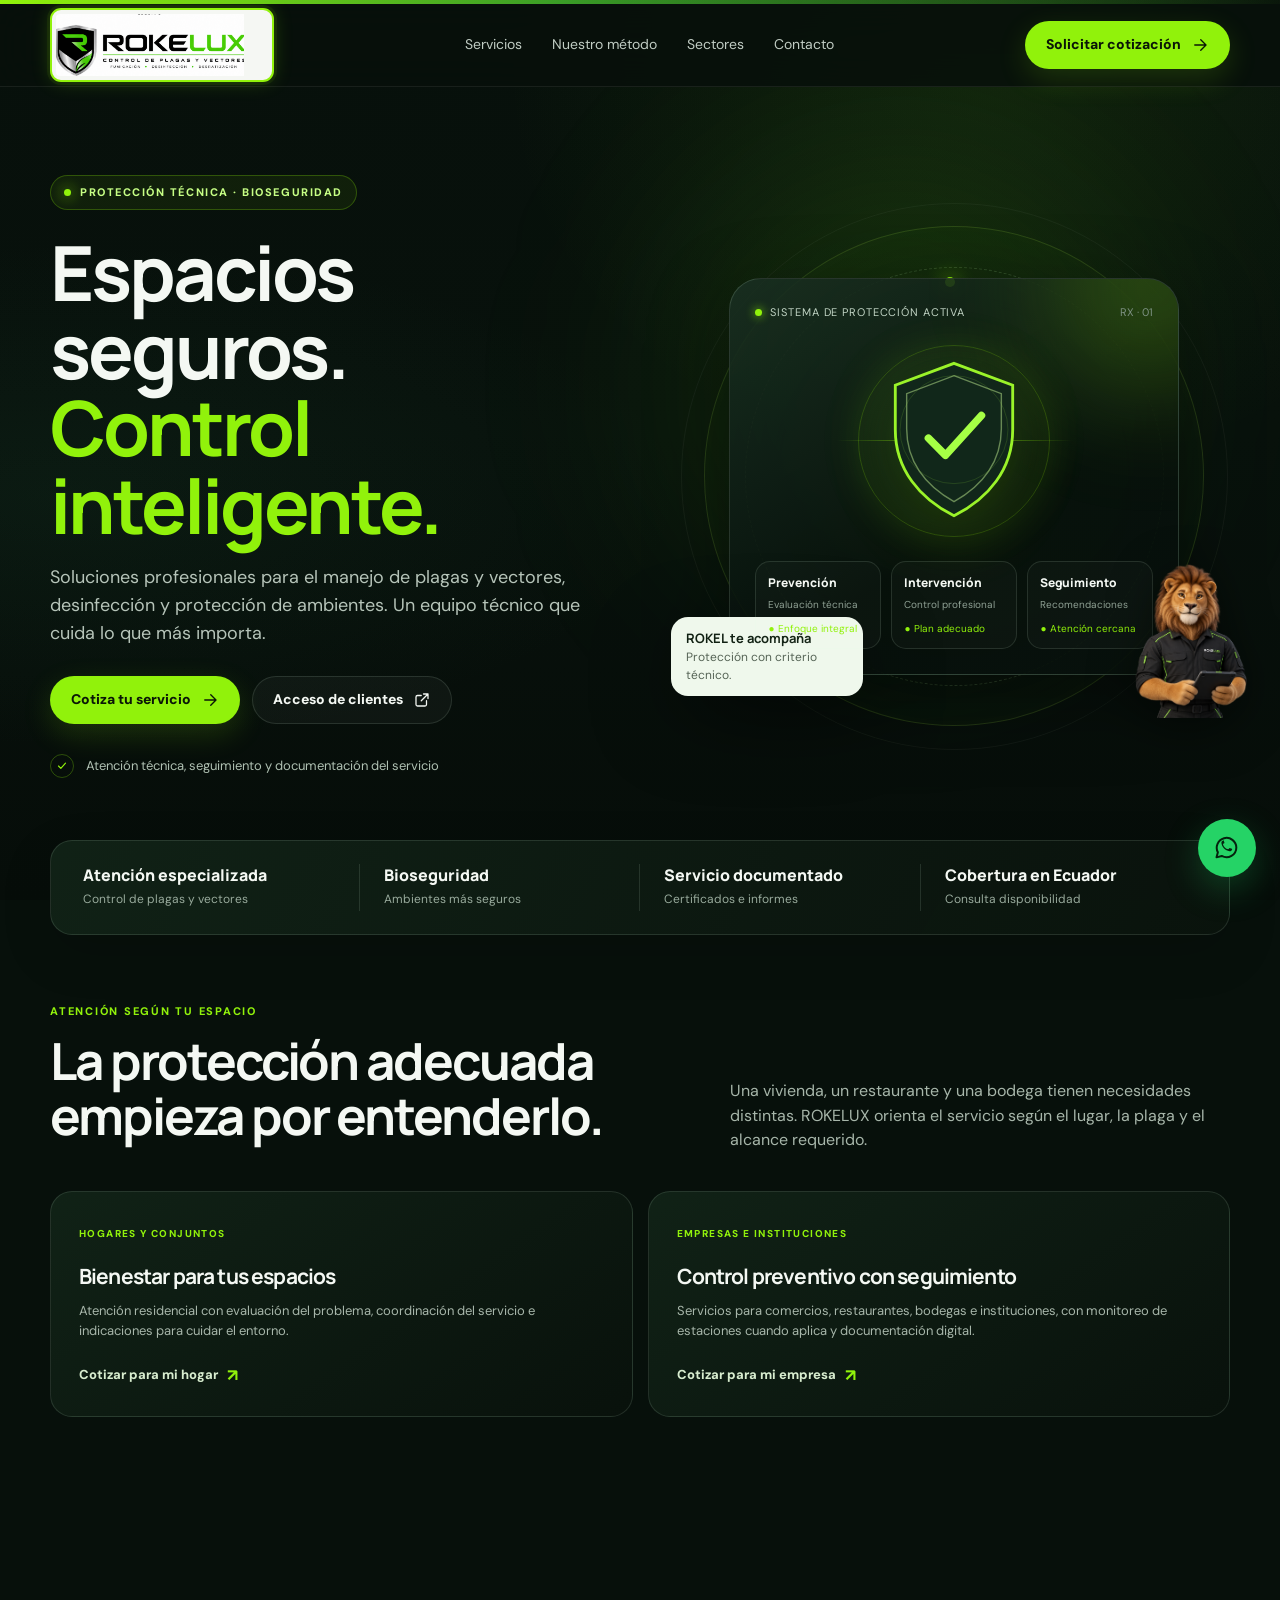
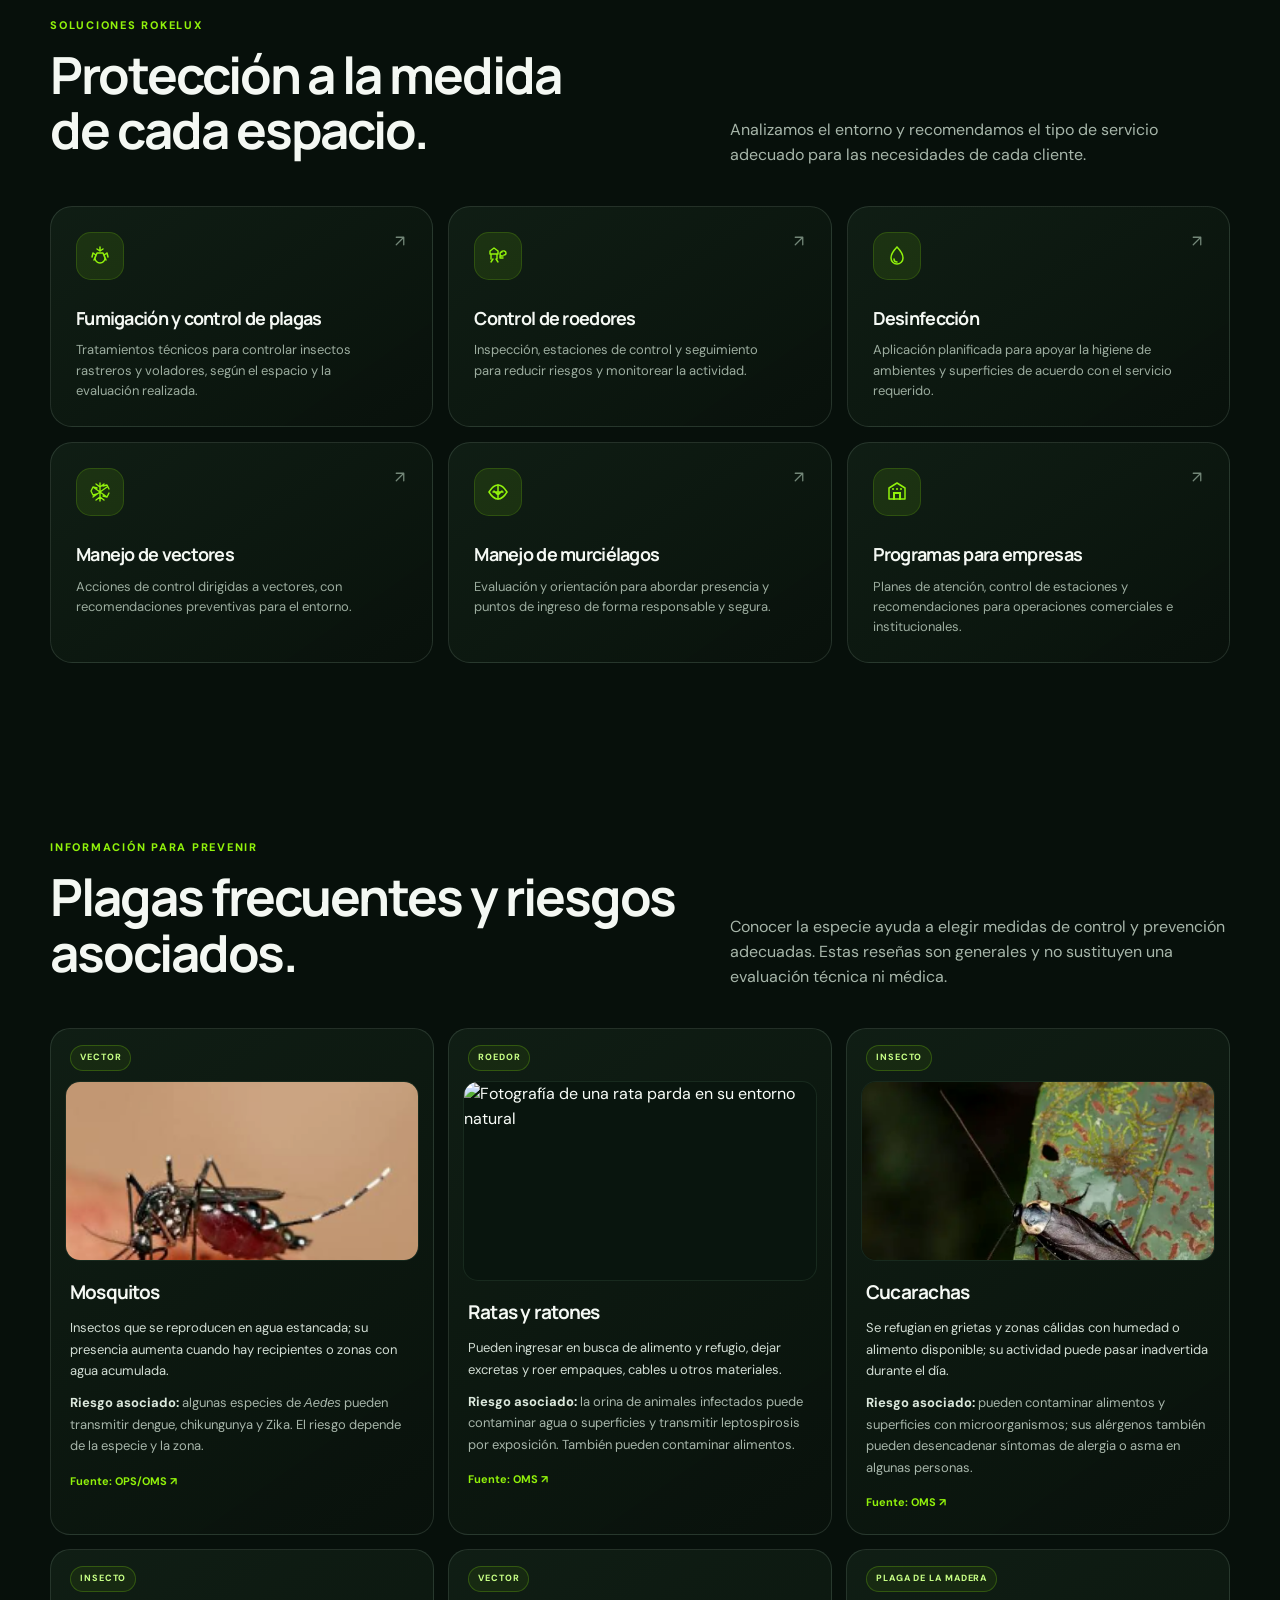
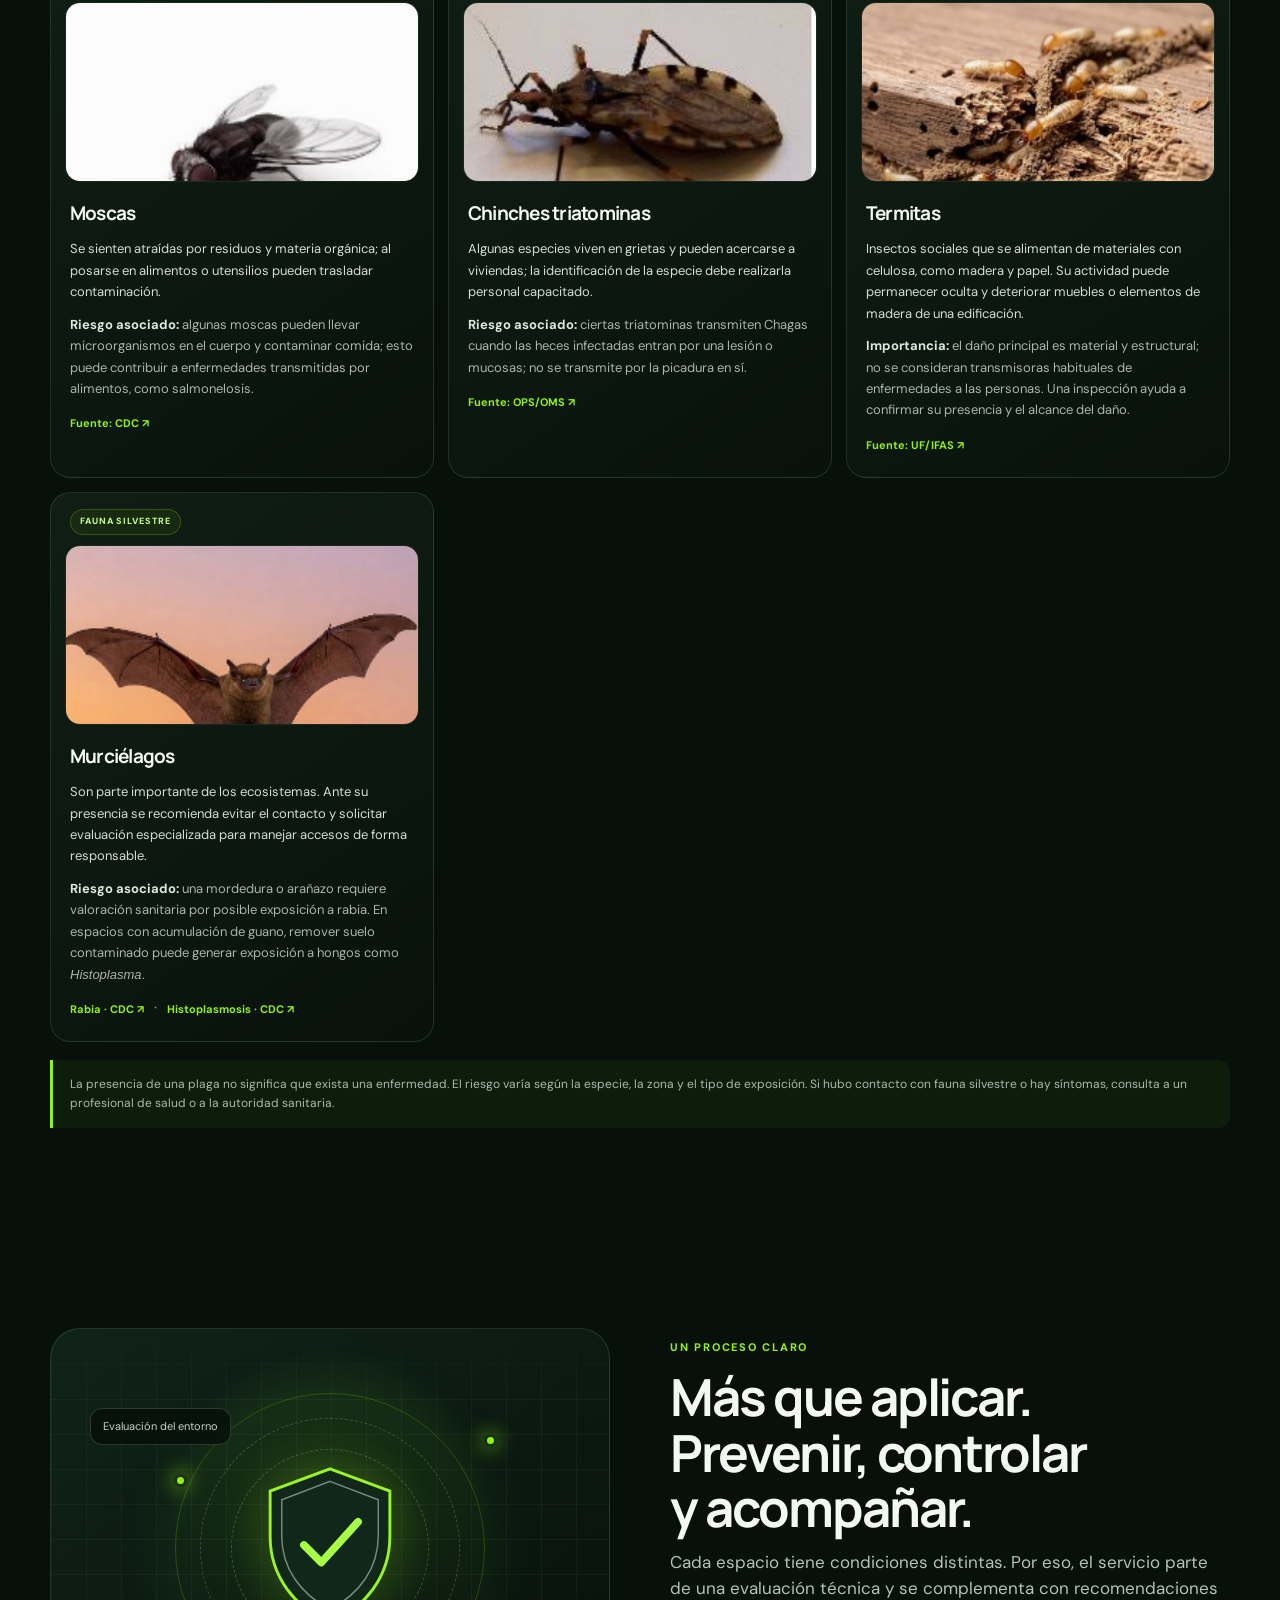
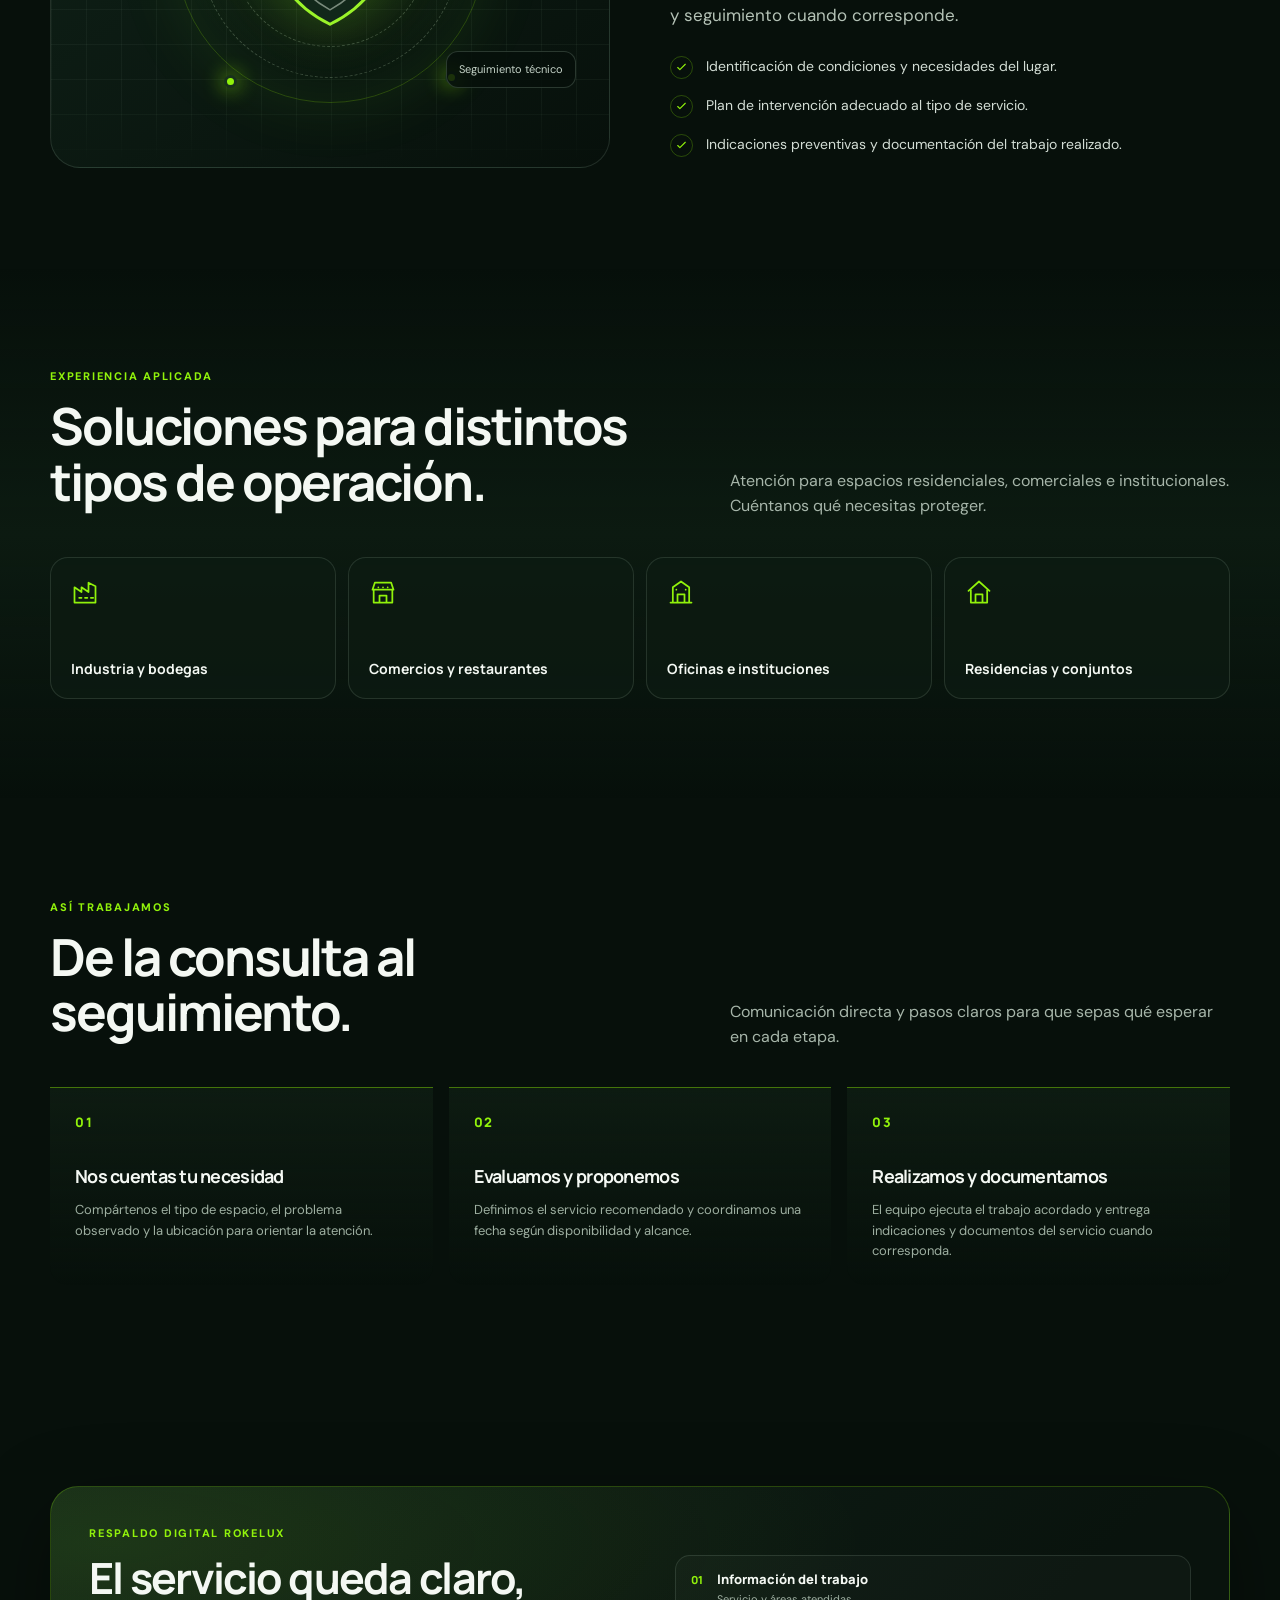
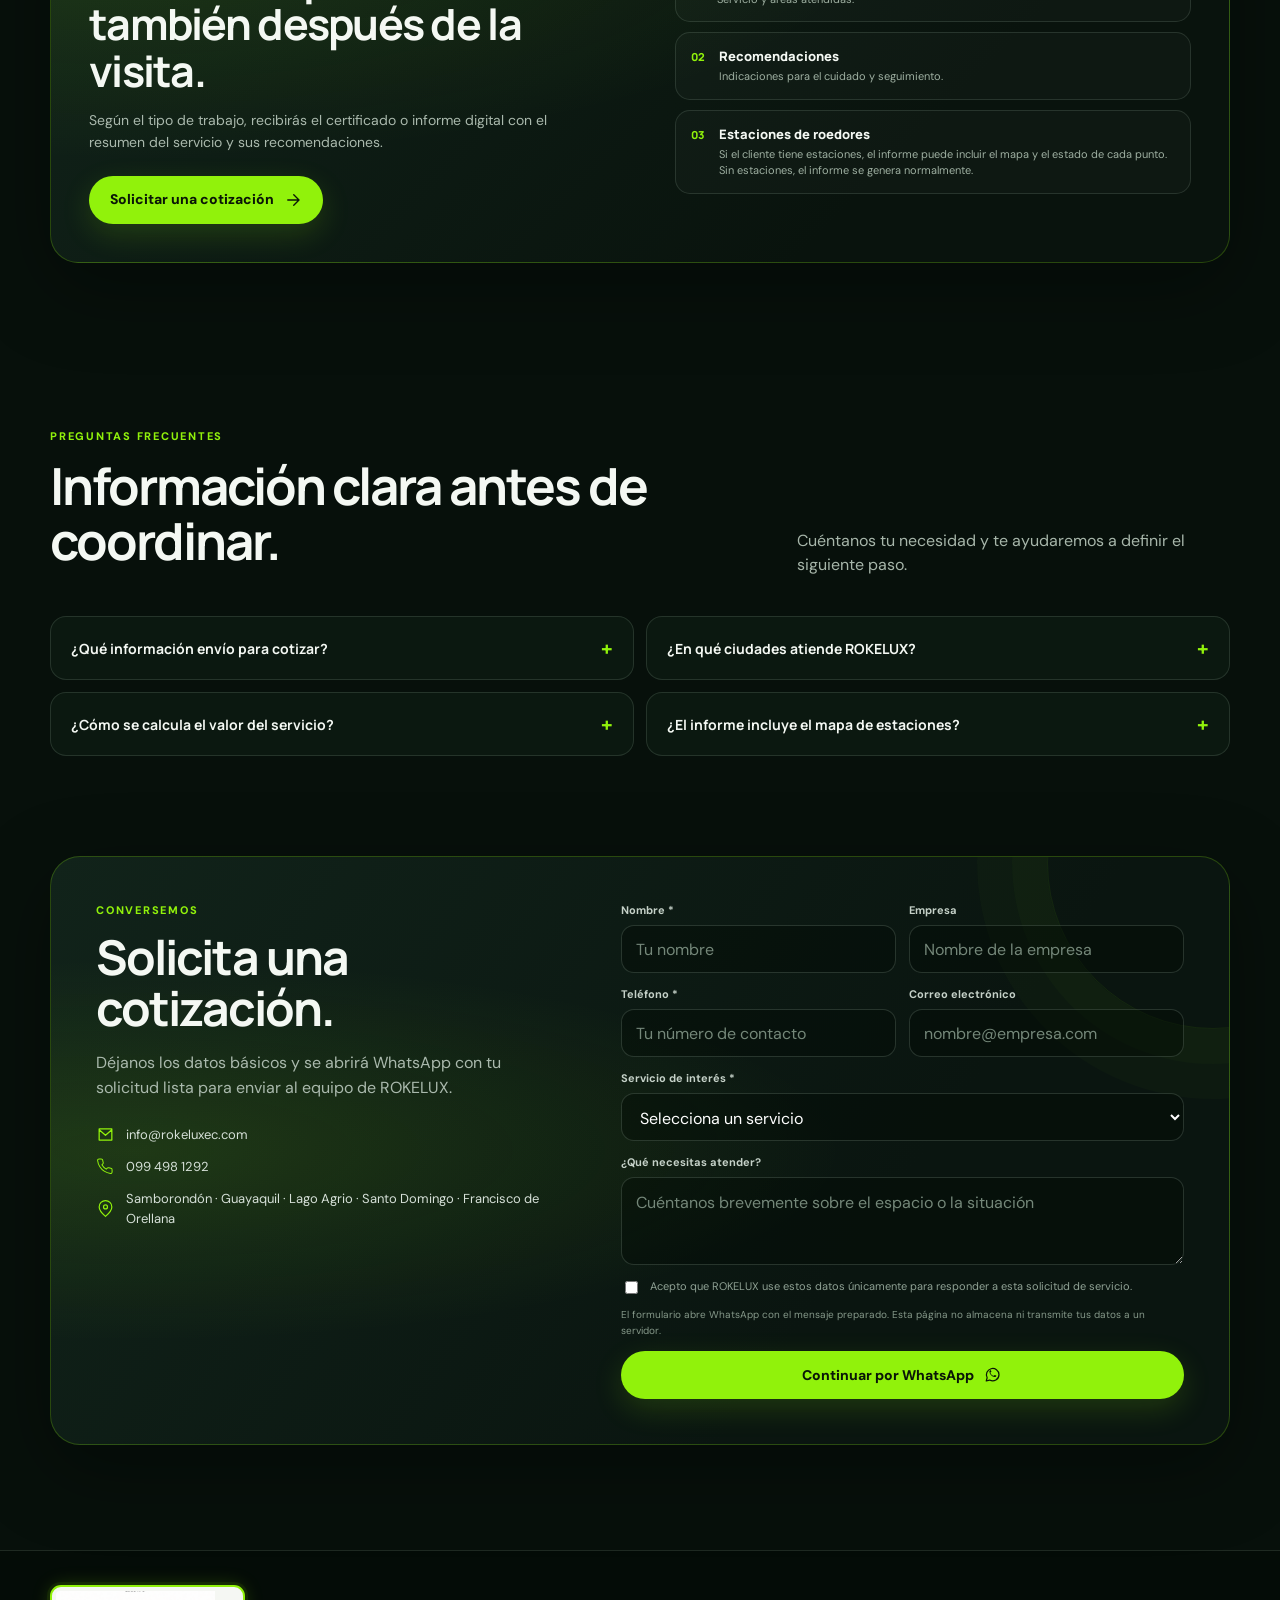
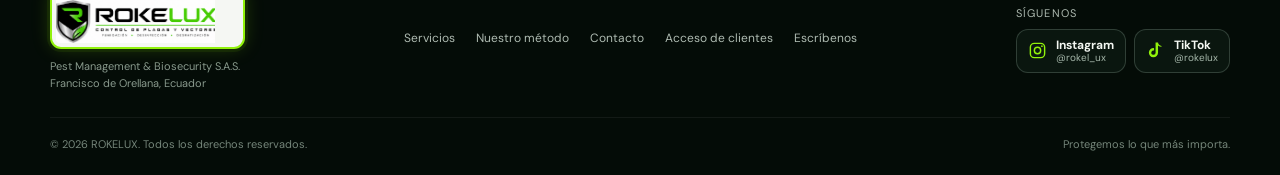
==== commit 804ab9b5: "Replace rodent photo and clarify footer links" ====
--- a/web-rokelux/index.html
+++ b/web-rokelux/index.html
@@ -19,7 +19,7 @@
   <link href="https://fonts.googleapis.com/css2?family=DM+Sans:wght@400;500;600;700&family=Manrope:wght@400;500;600;700;800&display=swap" rel="stylesheet">
   <link rel="stylesheet" href="site.css">
   <script type="application/ld+json">
-  {"@context":"https://schema.org","@type":"PestControl","name":"ROKELUX Pest Management & Biosecurity S.A.S.","url":"https://www.rokeluxec.com/","email":"info@rokeluxec.com","telephone":"+593994981292","taxID":"2293544916001","address":{"@type":"PostalAddress","streetAddress":"Luis Uquillas y Sanmiguel","addressLocality":"Francisco de Orellana","addressCountry":"EC"},"areaServed":["Samborondón, Ecuador","Guayaquil, Ecuador","Lago Agrio, Ecuador","Santo Domingo, Ecuador","Francisco de Orellana, Ecuador"],"description":"Control profesional de plagas, desinfección y bioseguridad."}
+  {"@context":"https://schema.org","@type":"PestControl","name":"ROKELUX Pest Management & Biosecurity S.A.S.","url":"https://www.rokeluxec.com/","email":"info@rokeluxec.com","telephone":"+593994981292","address":{"@type":"PostalAddress","streetAddress":"Luis Uquillas y Sanmiguel","addressLocality":"Francisco de Orellana","addressCountry":"EC"},"areaServed":["Samborondón, Ecuador","Guayaquil, Ecuador","Lago Agrio, Ecuador","Santo Domingo, Ecuador","Francisco de Orellana, Ecuador"],"description":"Control profesional de plagas, desinfección y bioseguridad."}
   </script>
 </head>
 <body>
@@ -86,7 +86,7 @@
       <div class="section-head"><div><span class="kicker">Información para prevenir</span><h2 id="pest-guide-title">Plagas frecuentes y riesgos asociados.</h2></div><p>Conocer la especie ayuda a elegir medidas de control y prevención adecuadas. Estas reseñas son generales y no sustituyen una evaluación técnica ni médica.</p></div>
       <div class="pest-grid">
         <article class="pest-card pest-mosquitos"><span class="pest-tag">VECTOR</span><div class="pest-visual"><img src="assets/pests/mosquitos.png" alt="Fotografía de un mosquito Aedes aegypti alimentándose" loading="lazy" decoding="async"></div><h3>Mosquitos</h3><p class="pest-about">Insectos que se reproducen en agua estancada; su presencia aumenta cuando hay recipientes o zonas con agua acumulada.</p><p><b>Riesgo asociado:</b> algunas especies de <i>Aedes</i> pueden transmitir dengue, chikungunya y Zika. El riesgo depende de la especie y la zona.</p><a href="https://www.paho.org/es/temas/dengue" target="_blank" rel="noopener noreferrer">Fuente: OPS/OMS ↗</a></article>
-        <article class="pest-card pest-ratas-y-ratones"><span class="pest-tag">ROEDOR</span><div class="pest-visual"><img src="assets/pests/roedores.png" alt="Fotografía de una rata y un ratón, sin rótulos" loading="lazy" decoding="async"></div><h3>Ratas y ratones</h3><p class="pest-about">Pueden ingresar en busca de alimento y refugio, dejar excretas y roer empaques, cables u otros materiales.</p><p><b>Riesgo asociado:</b> la orina de animales infectados puede contaminar agua o superficies y transmitir leptospirosis por exposición. También pueden contaminar alimentos.</p><a href="https://www.who.int/emergencies/disease-outbreak-news/item/2022-DON403" target="_blank" rel="noopener noreferrer">Fuente: OMS ↗</a></article>
+        <article class="pest-card pest-ratas-y-ratones"><span class="pest-tag">ROEDOR</span><div class="pest-visual"><img src="https://upload.wikimedia.org/wikipedia/commons/f/fd/Brown_Rat_%28Rattus_norvegicus%29_%28f19108c3-f860-42c2-99b6-9a80d45cae63%29.jpg" alt="Fotografía de una rata parda en su entorno natural" loading="lazy" decoding="async"></div><h3>Ratas y ratones</h3><p class="pest-about">Pueden ingresar en busca de alimento y refugio, dejar excretas y roer empaques, cables u otros materiales.</p><p><b>Riesgo asociado:</b> la orina de animales infectados puede contaminar agua o superficies y transmitir leptospirosis por exposición. También pueden contaminar alimentos.</p><a href="https://www.who.int/emergencies/disease-outbreak-news/item/2022-DON403" target="_blank" rel="noopener noreferrer">Fuente: OMS ↗</a></article>
         <article class="pest-card pest-cucarachas"><span class="pest-tag">INSECTO</span><div class="pest-visual"><img src="assets/pests/cucaracha.png" alt="Fotografía de una cucaracha sobre una hoja" loading="lazy" decoding="async"></div><h3>Cucarachas</h3><p class="pest-about">Se refugian en grietas y zonas cálidas con humedad o alimento disponible; su actividad puede pasar inadvertida durante el día.</p><p><b>Riesgo asociado:</b> pueden contaminar alimentos y superficies con microorganismos; sus alérgenos también pueden desencadenar síntomas de alergia o asma en algunas personas.</p><a href="https://iris.who.int/bitstream/handle/10665/374300/9789240076143-eng.pdf?isAllowed=y&sequence=1" target="_blank" rel="noopener noreferrer">Fuente: OMS ↗</a></article>
         <article class="pest-card pest-moscas"><span class="pest-tag">INSECTO</span><div class="pest-visual"><img src="assets/pests/mosca.png" alt="Fotografía macro de una mosca doméstica" loading="lazy" decoding="async"></div><h3>Moscas</h3><p class="pest-about">Se sienten atraídas por residuos y materia orgánica; al posarse en alimentos o utensilios pueden trasladar contaminación.</p><p><b>Riesgo asociado:</b> algunas moscas pueden llevar microorganismos en el cuerpo y contaminar comida; esto puede contribuir a enfermedades transmitidas por alimentos, como salmonelosis.</p><a href="https://stacks.cdc.gov/view/cdc/189137/cdc_189137_DS1.pdf" target="_blank" rel="noopener noreferrer">Fuente: CDC ↗</a></article>
         <article class="pest-card pest-chinches-triatominas"><span class="pest-tag">VECTOR</span><div class="pest-visual"><img src="assets/pests/chinche-triatomina.png" alt="Fotografía de una chinche triatomina" loading="lazy" decoding="async"></div><h3>Chinches triatominas</h3><p class="pest-about">Algunas especies viven en grietas y pueden acercarse a viviendas; la identificación de la especie debe realizarla personal capacitado.</p><p><b>Riesgo asociado:</b> ciertas triatominas transmiten Chagas cuando las heces infectadas entran por una lesión o mucosas; no se transmite por la picadura en sí.</p><a href="https://www.paho.org/es/temas/enfermedad-chagas" target="_blank" rel="noopener noreferrer">Fuente: OPS/OMS ↗</a></article>
@@ -132,7 +132,7 @@
         <button class="btn btn-primary" type="submit">Continuar por WhatsApp <svg viewBox="0 0 24 24" fill="none" aria-hidden="true"><path d="M20 11.5a8.4 8.4 0 0 1-12.5 7.3L3 20l1.2-4.3A8.4 8.4 0 1 1 20 11.5Z" stroke="currentColor" stroke-width="1.6" stroke-linejoin="round"/><path d="M8.5 8.5c.5 2.3 2.3 4.1 4.6 4.6l1.1-1.1 2 .7c.2.1.3.3.2.5-.3 1-1.2 1.6-2.2 1.5-3.7-.5-6.5-3.3-7-7-.1-1 .5-1.9 1.5-2.2.2-.1.4 0 .5.2l.7 2-1.4.8Z" fill="currentColor"/></svg></button>
       </form></div></section>
   </main>
-  <footer><div class="wrap"><div class="footer-main"><div class="footer-brand"><a class="brand-mark" href="#inicio" aria-label="ROKELUX"><img src="logo.png" alt="ROKELUX"></a><p>Pest Management & Biosecurity S.A.S.<br>RUC 2293544916001 · Francisco de Orellana, Ecuador</p></div><nav class="footer-nav" aria-label="Enlaces de pie de página"><a href="#servicios">Servicios</a><a href="#metodo">Nuestro método</a><a href="#contacto">Contacto</a><a href="https://rokelux-app.vercel.app/" target="_blank" rel="noopener">Acceso de clientes</a><a href="mailto:info@rokeluxec.com">Escríbenos</a><a href="https://www.instagram.com/rokel_ux?rpxt=bGhrcnc0OWRpbDV4" target="_blank" rel="noopener noreferrer" aria-label="ROKELUX en Instagram">Instagram</a><a href="https://www.tiktok.com/@rokelux?_r=1&_t=ZS-9BDpxxPhcV2" target="_blank" rel="noopener noreferrer" aria-label="ROKELUX en TikTok">TikTok</a></nav></div><div class="footer-bottom"><span>© <span id="year"></span> ROKELUX. Todos los derechos reservados.</span><span>Protegemos lo que más importa.</span></div></div></footer>
+  <footer><div class="wrap"><div class="footer-main"><div class="footer-brand"><a class="brand-mark" href="#inicio" aria-label="ROKELUX"><img src="logo.png" alt="ROKELUX"></a><p>Pest Management & Biosecurity S.A.S.<br>Francisco de Orellana, Ecuador</p></div><nav class="footer-nav" aria-label="Enlaces de pie de página"><a href="#servicios">Servicios</a><a href="#metodo">Nuestro método</a><a href="#contacto">Contacto</a><a href="https://rokelux-app.vercel.app/" target="_blank" rel="noopener">Acceso de clientes</a><a href="mailto:info@rokeluxec.com">Escríbenos</a></nav><div class="footer-social" aria-label="Redes sociales de ROKELUX"><span class="footer-social-title">Síguenos</span><div class="footer-social-links"><a class="social-link" href="https://www.instagram.com/rokel_ux?rpxt=bGhrcnc0OWRpbDV4" target="_blank" rel="noopener noreferrer" aria-label="Seguir a ROKELUX en Instagram"><svg viewBox="0 0 24 24" aria-hidden="true" fill="none"><rect x="3" y="3" width="18" height="18" rx="5" stroke="currentColor" stroke-width="1.8"/><circle cx="12" cy="12" r="4" stroke="currentColor" stroke-width="1.8"/><circle cx="17.6" cy="6.6" r="1.1" fill="currentColor"/></svg><span><strong>Instagram</strong><small>@rokel_ux</small></span></a><a class="social-link" href="https://www.tiktok.com/@rokelux?_r=1&_t=ZS-9BDpxxPhcV2" target="_blank" rel="noopener noreferrer" aria-label="Seguir a ROKELUX en TikTok"><svg viewBox="0 0 24 24" aria-hidden="true" fill="currentColor"><path d="M19.6 7.2a6.8 6.8 0 0 1-4.4-1.6v9.1a5.8 5.8 0 1 1-5-5.7v3.1a2.7 2.7 0 1 0 1.9 2.6V2h3.1c.2 2.3 1.9 4.1 4.4 4.4v.8Z"/></svg><span><strong>TikTok</strong><small>@rokelux</small></span></a></div></div></div><div class="footer-bottom"><span>© <span id="year"></span> ROKELUX. Todos los derechos reservados.</span><span>Protegemos lo que más importa.</span></div></div></footer>
   <a class="float-wa" href="https://wa.me/593994981292?text=Hola%20ROKELUX%2C%20quiero%20consultar%20por%20un%20servicio." target="_blank" rel="noopener" aria-label="Escribir a ROKELUX por WhatsApp"><svg viewBox="0 0 24 24" fill="none" aria-hidden="true"><path d="M20 11.5a8.4 8.4 0 0 1-12.5 7.3L3 20l1.2-4.3A8.4 8.4 0 1 1 20 11.5Z" stroke="currentColor" stroke-width="1.7" stroke-linejoin="round"/><path d="M8.5 8.5c.5 2.3 2.3 4.1 4.6 4.6l1.1-1.1 2 .7c.2.1.3.3.2.5-.3 1-1.2 1.6-2.2 1.5-3.7-.5-6.5-3.3-7-7-.1-1 .5-1.9 1.5-2.2.2-.1.4 0 .5.2l.7 2-1.4.8Z" fill="currentColor"/></svg></a>
   <div class="toast" id="toast" role="status" aria-live="polite"></div>
   <script src="site.js" defer></script>
--- a/web-rokelux/site.css
+++ b/web-rokelux/site.css
@@ -41,6 +41,18 @@
 .pest-visual img{display:block;width:100%;height:100%;object-fit:cover;object-position:center;transition:transform .45s ease,filter .35s;filter:saturate(.96) contrast(1.04)}
 .pest-card:hover .pest-visual img{transform:scale(1.04);filter:saturate(1.08) contrast(1.05)}
 /* La foto comparativa incluía marca y rótulos; el encuadre los deja fuera. */
-.pest-card.pest-ratas-y-ratones .pest-visual{height:142px}
-.pest-card.pest-ratas-y-ratones .pest-visual img{object-position:center 60%}
-@media(max-width:720px){.pest-visual{height:190px}.pest-card.pest-ratas-y-ratones .pest-visual{height:155px}}
+.pest-card.pest-ratas-y-ratones .pest-visual{height:200px}
+ .pest-card.pest-ratas-y-ratones .pest-visual img{object-position:center center}
+@media(max-width:720px){.pest-visual{height:190px}.pest-card.pest-ratas-y-ratones .pest-visual{height:190px}}
+
+/* Redes sociales visibles en el pie */
+.footer-social{display:grid;gap:7px}
+.footer-social-title{color:#aebbb1;font-size:11px;letter-spacing:.1em;text-transform:uppercase}
+.footer-social-links{display:flex;gap:8px}
+.social-link{display:flex;align-items:center;gap:9px;min-height:44px;padding:7px 11px;border:1px solid rgba(219,255,229,.18);border-radius:12px;background:rgba(14,27,20,.72);transition:border-color .2s,background .2s,transform .2s}
+.social-link:hover{border-color:var(--lime);background:rgba(145,242,11,.08);transform:translateY(-2px)}
+.social-link svg{width:19px;height:19px;color:var(--lime);flex:0 0 auto}
+.social-link span{display:grid;line-height:1.2}
+.social-link strong{font-size:12px;color:var(--white)}
+.social-link small{font-size:10px;color:var(--muted)}
+@media(max-width:720px){.footer-social{width:100%;margin-top:2px}.footer-social-links{flex-wrap:wrap}.social-link{min-width:140px}}
